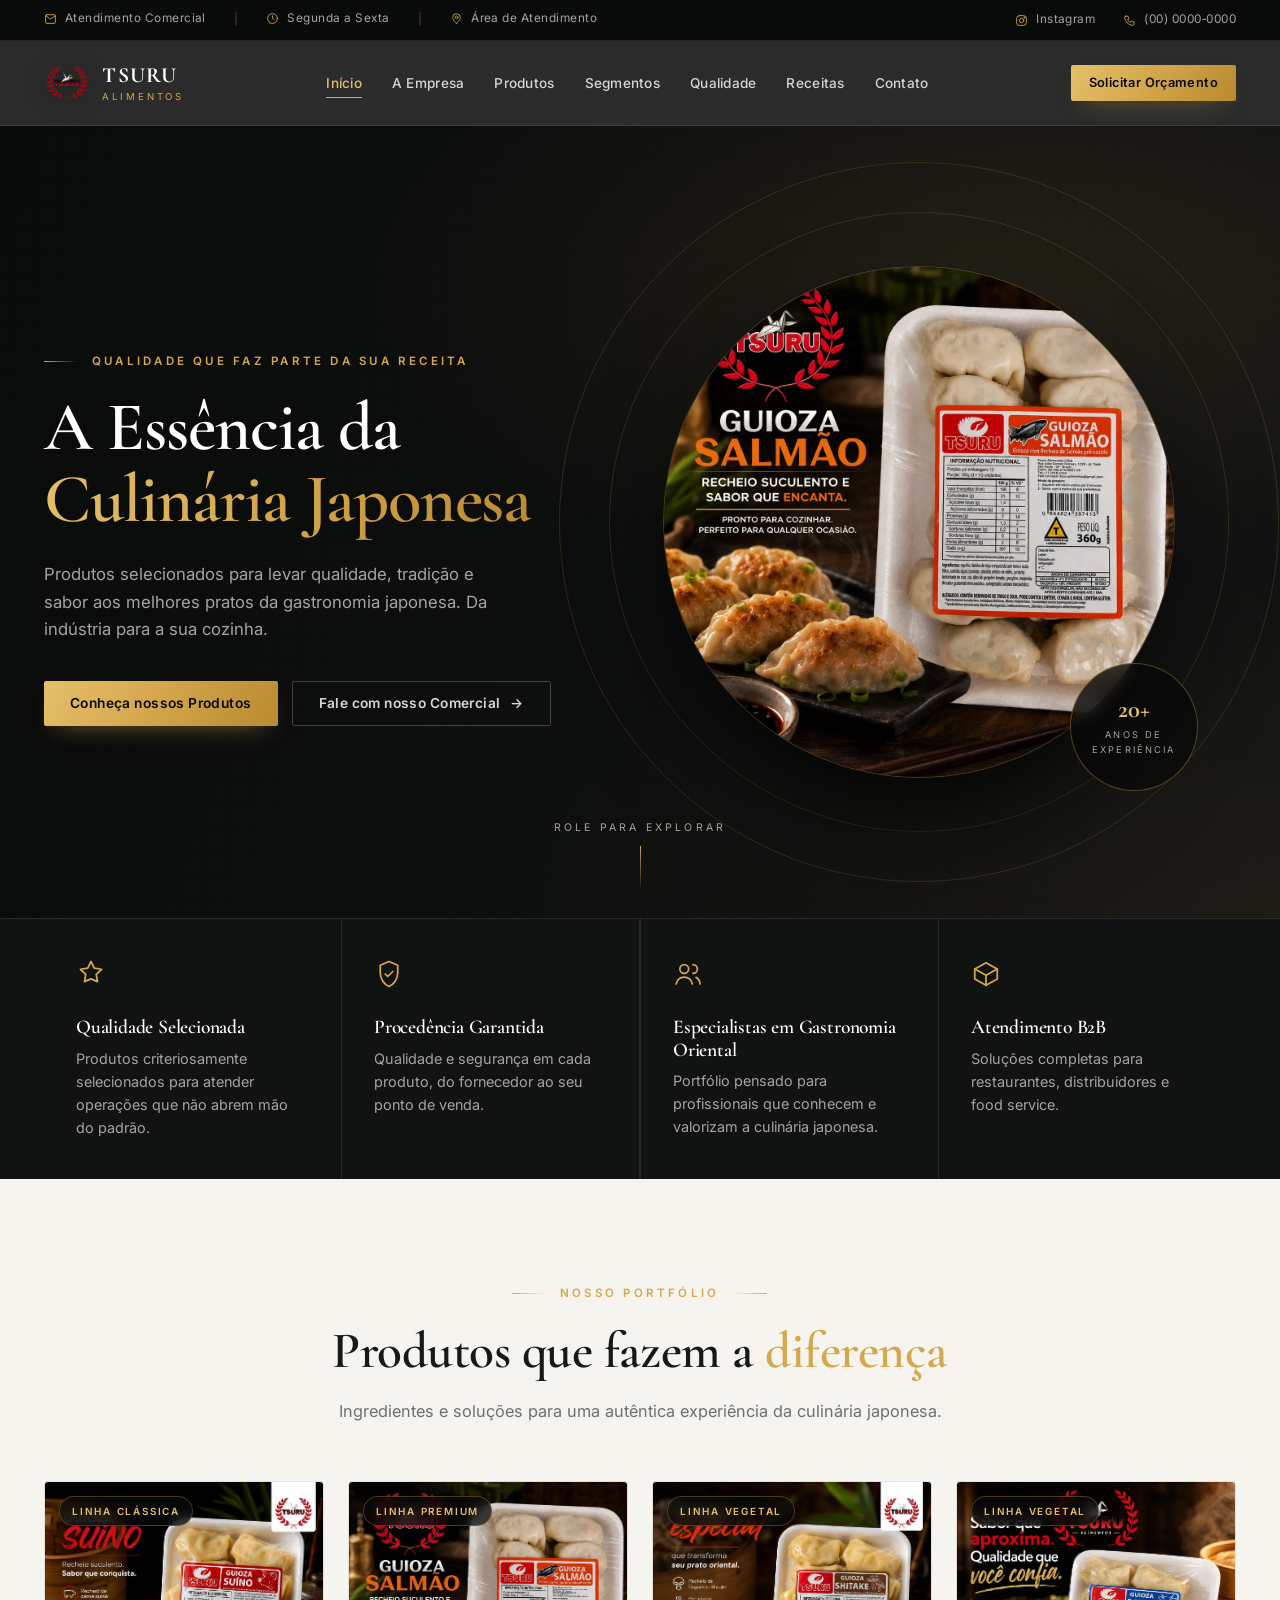
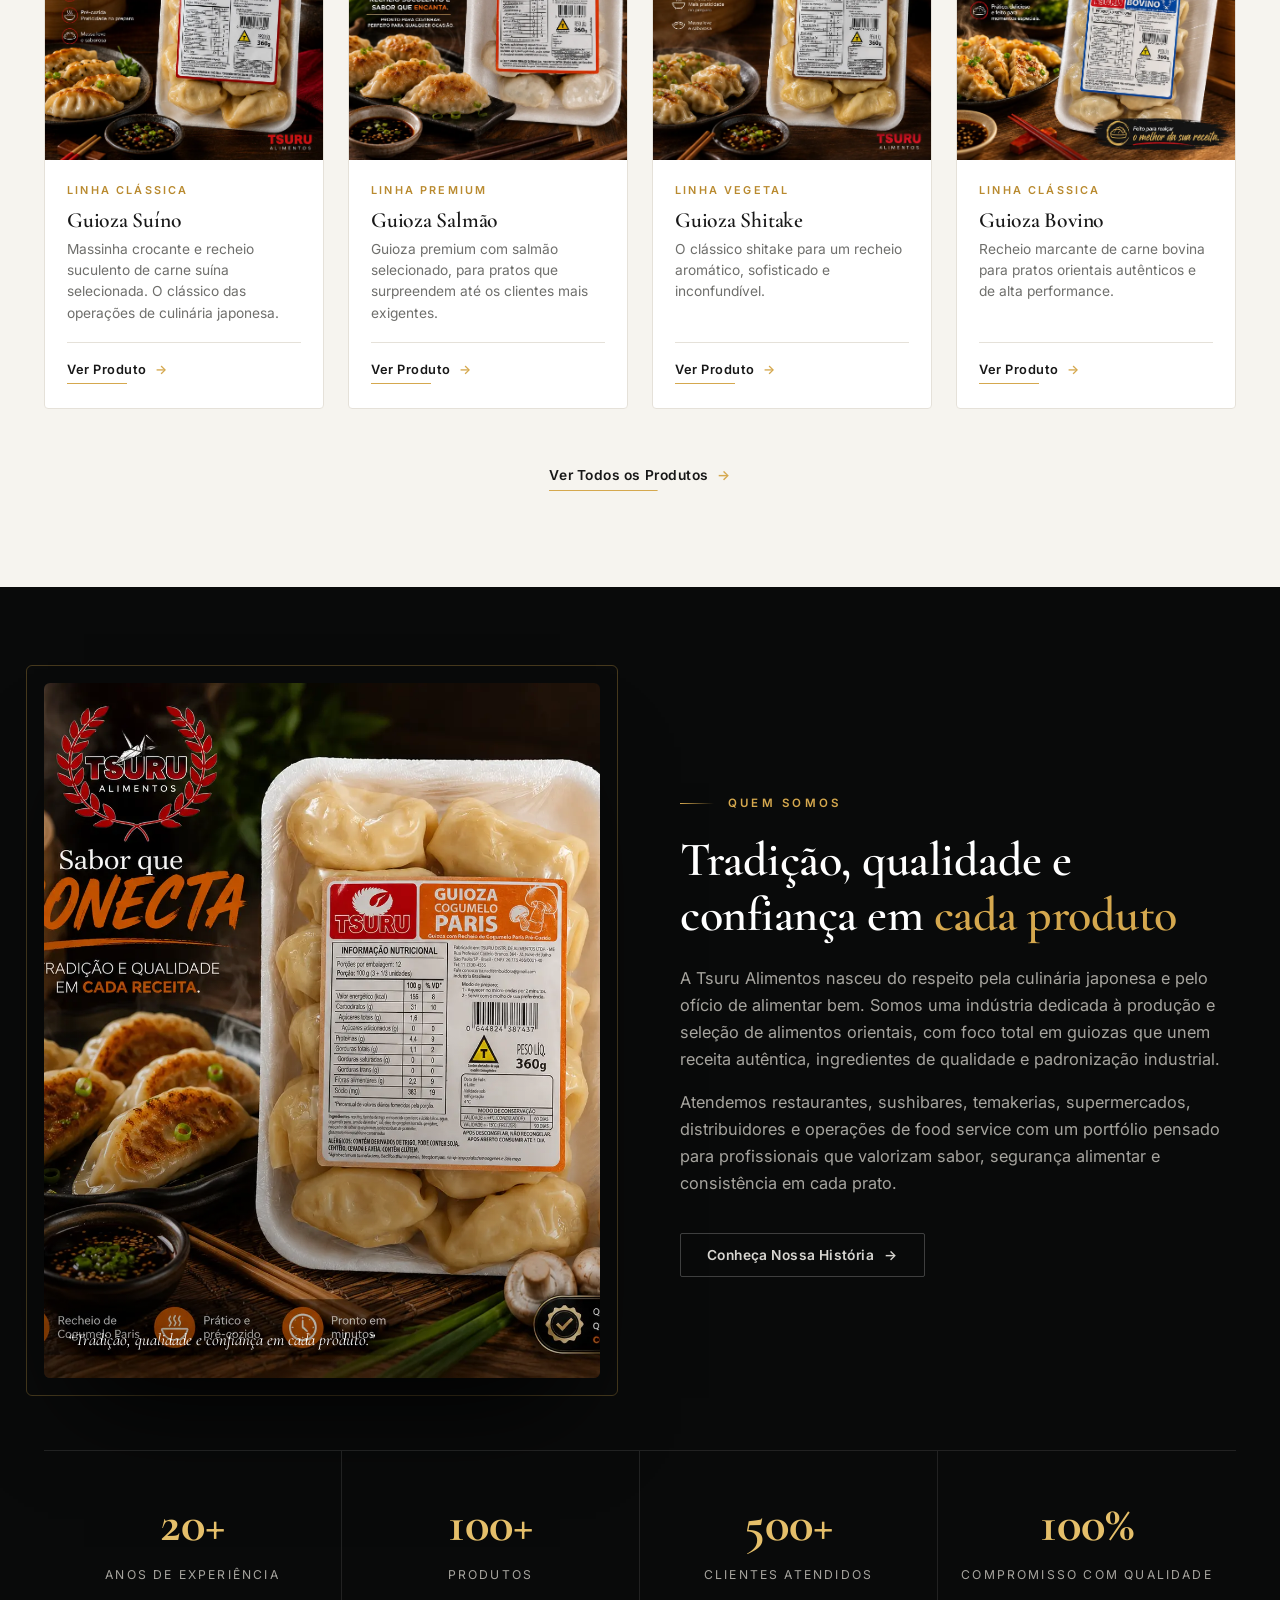
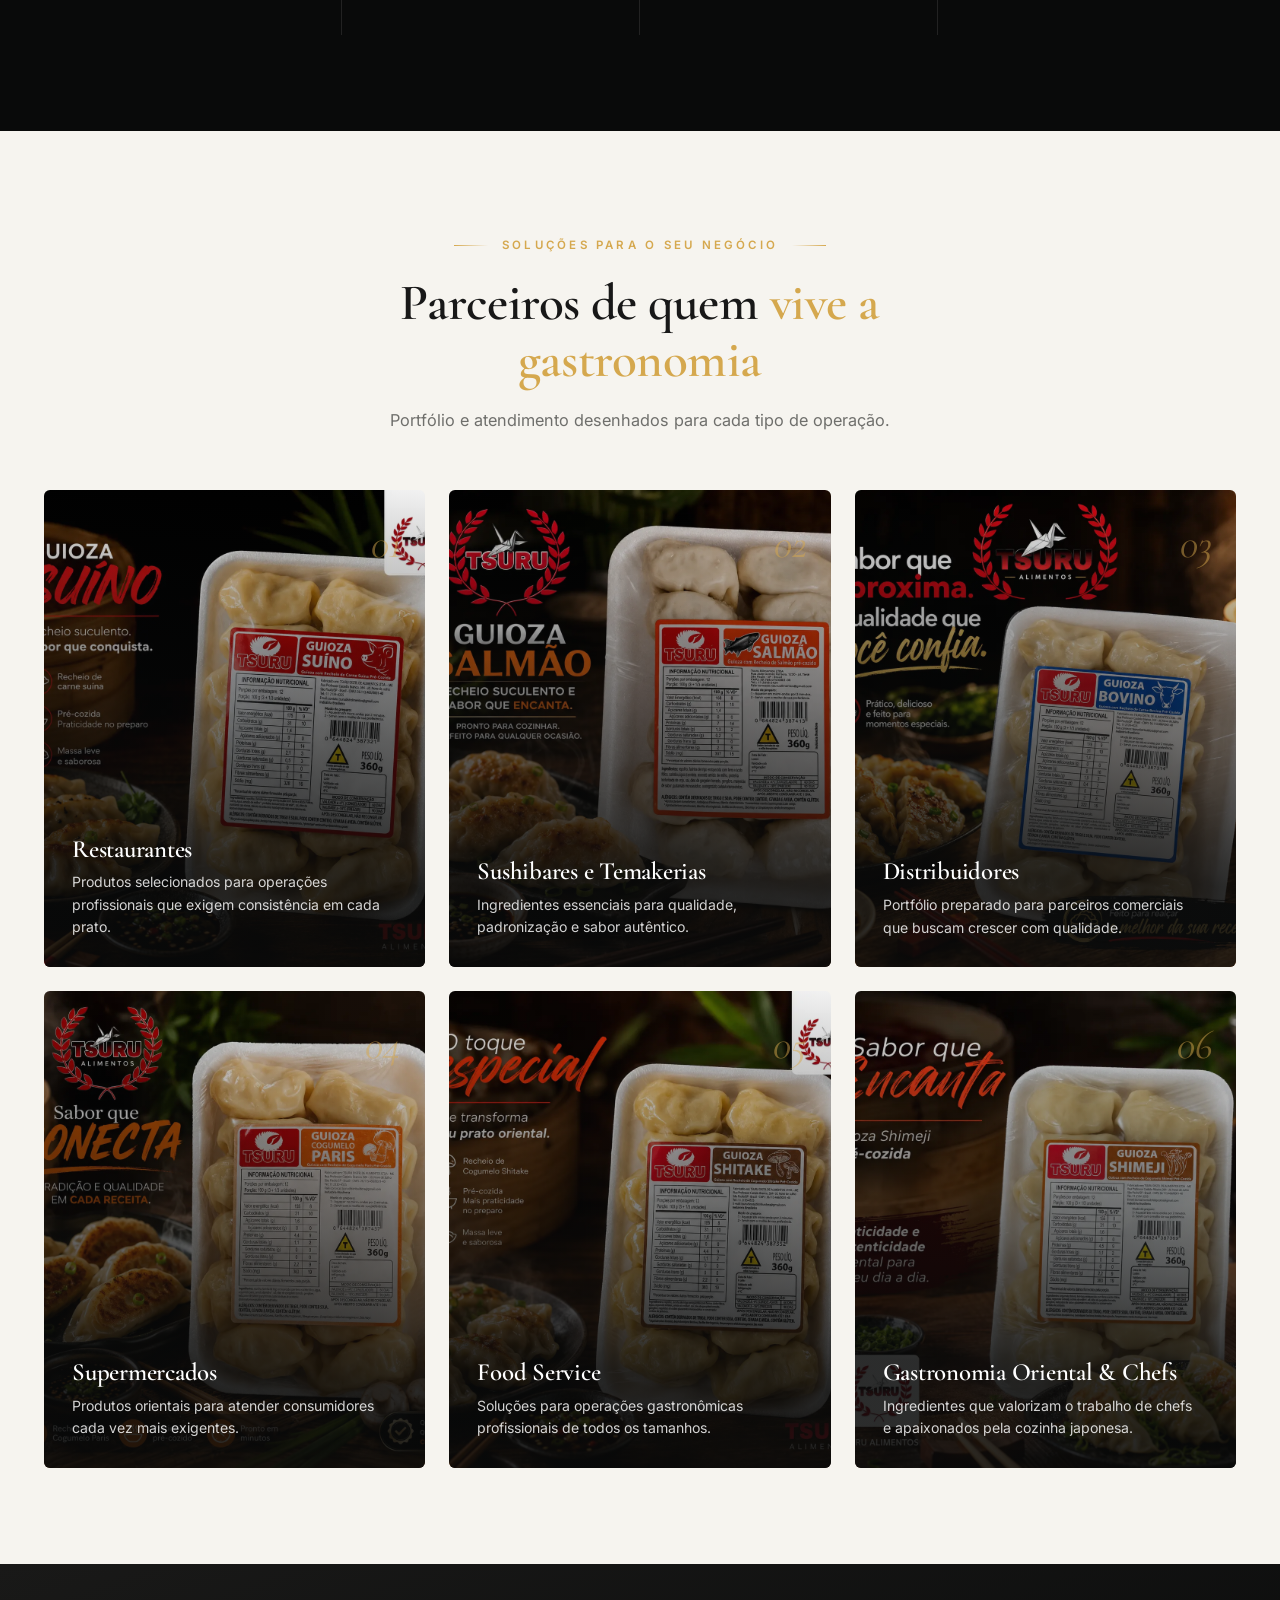
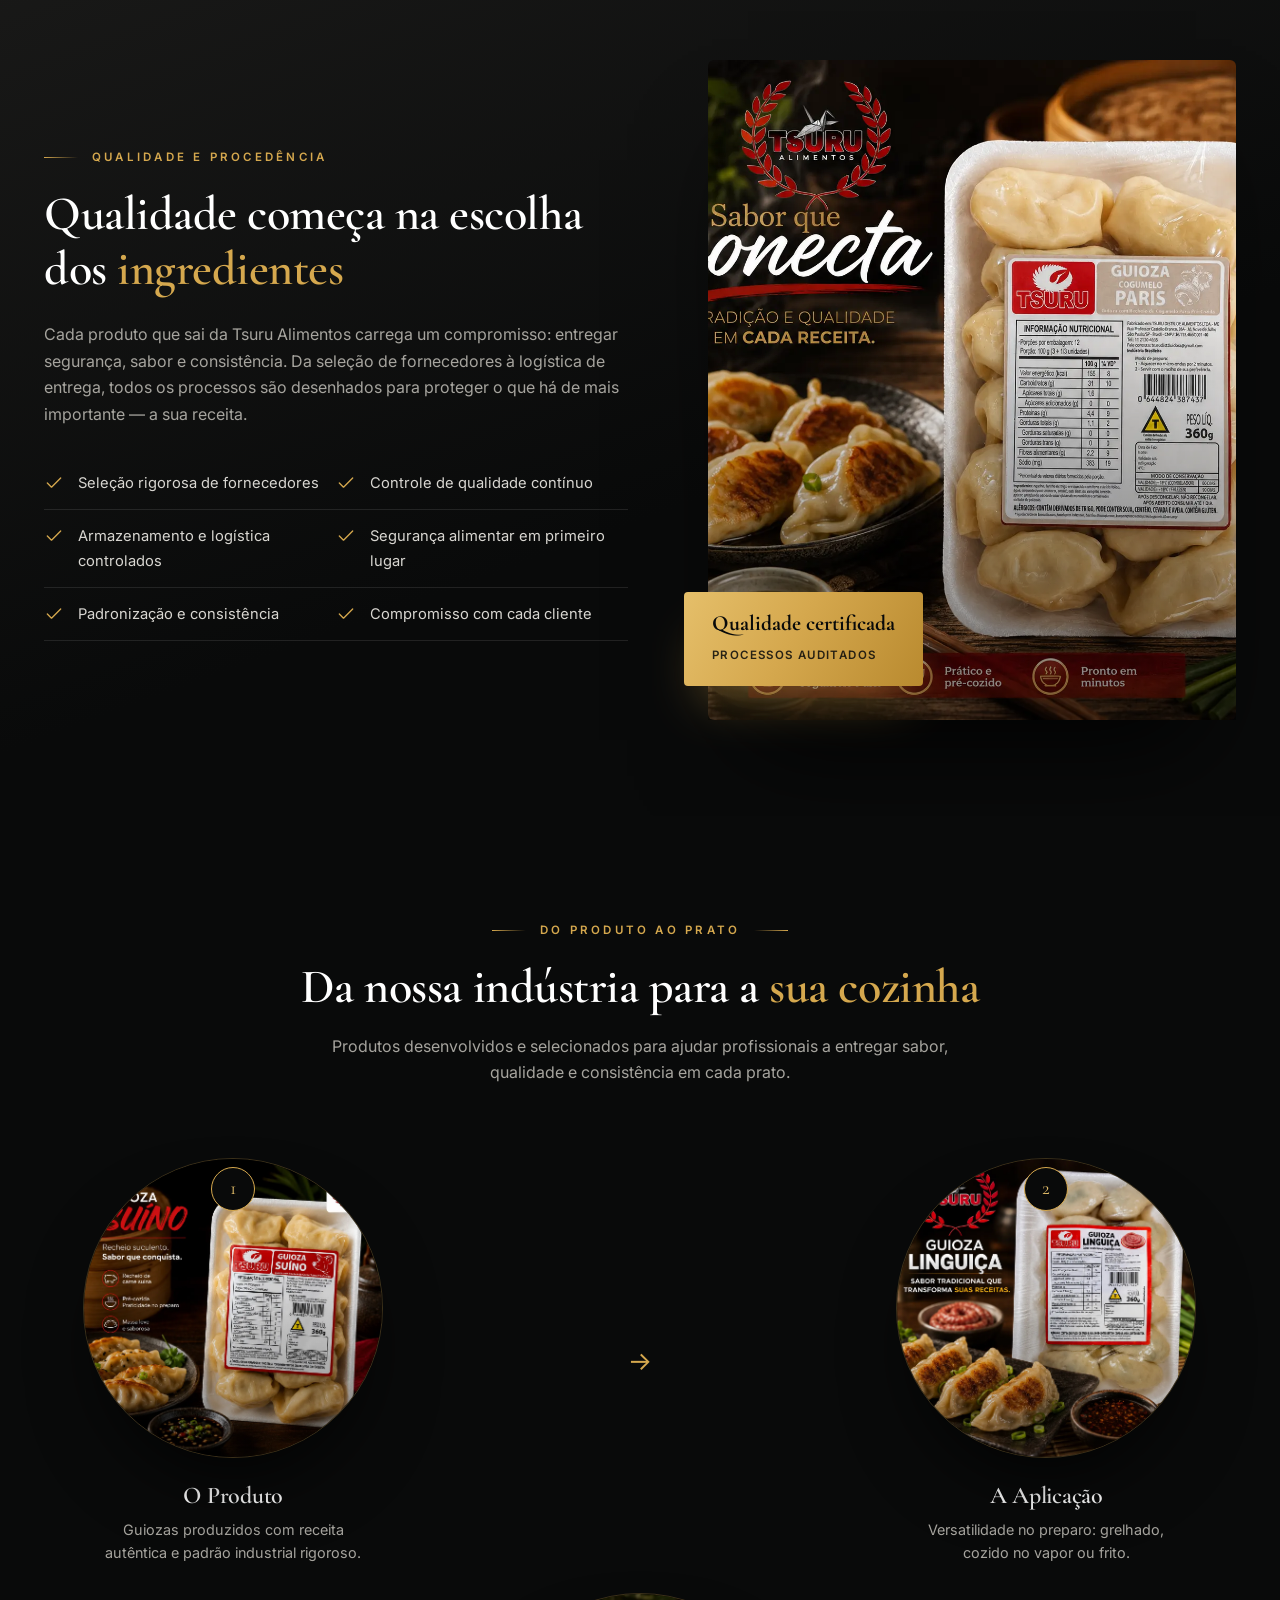
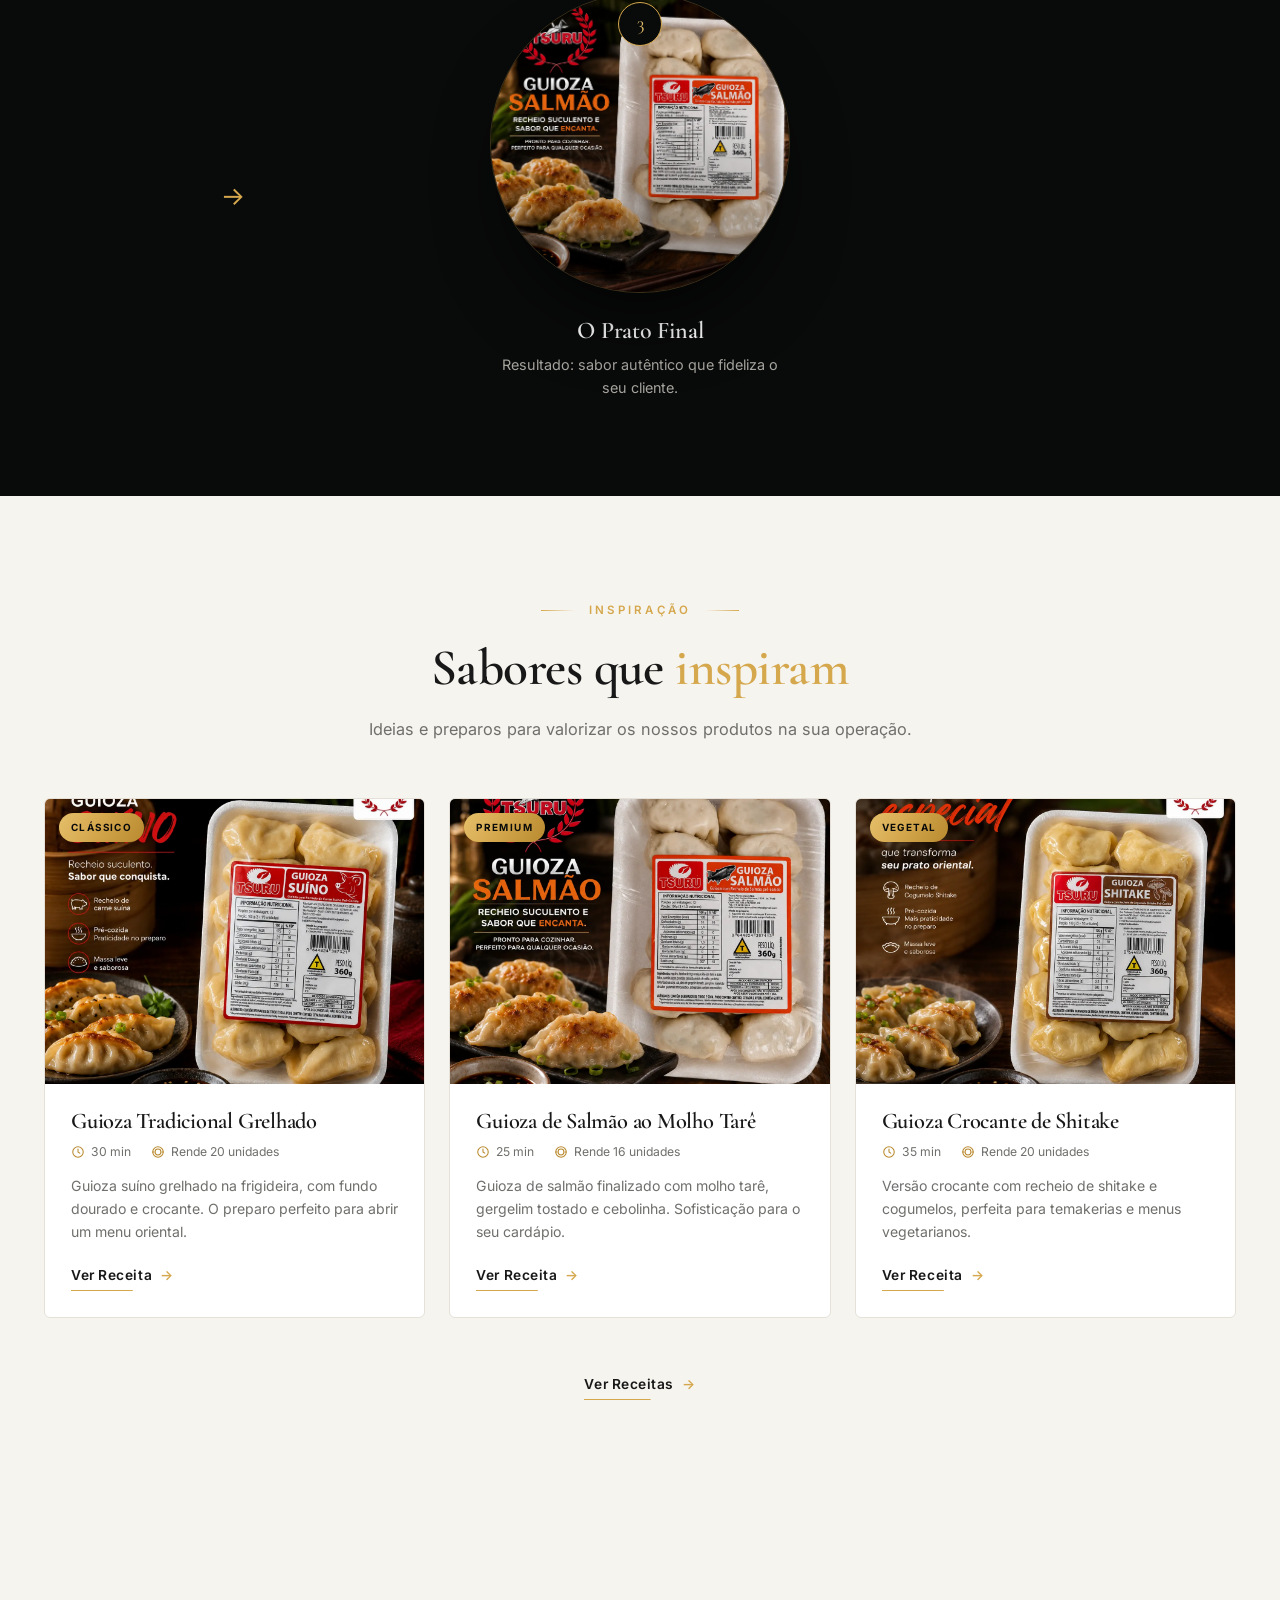
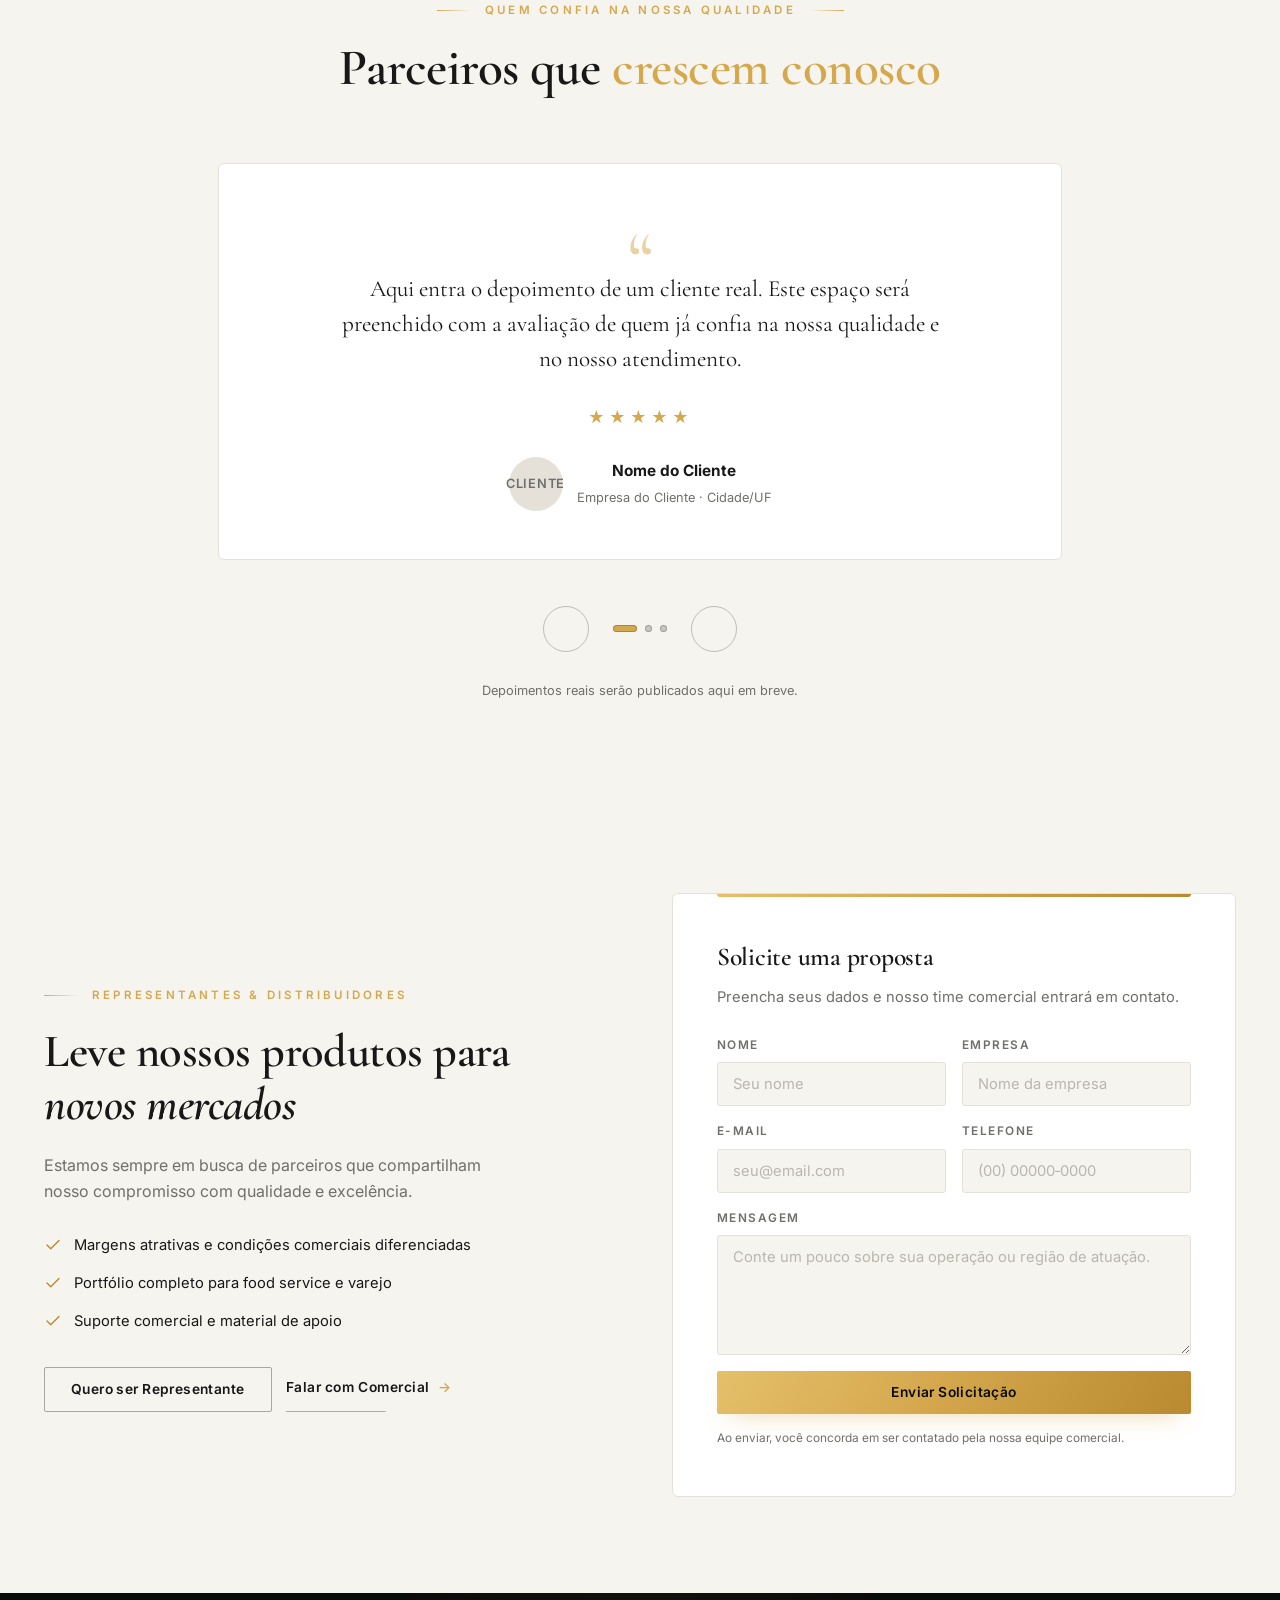
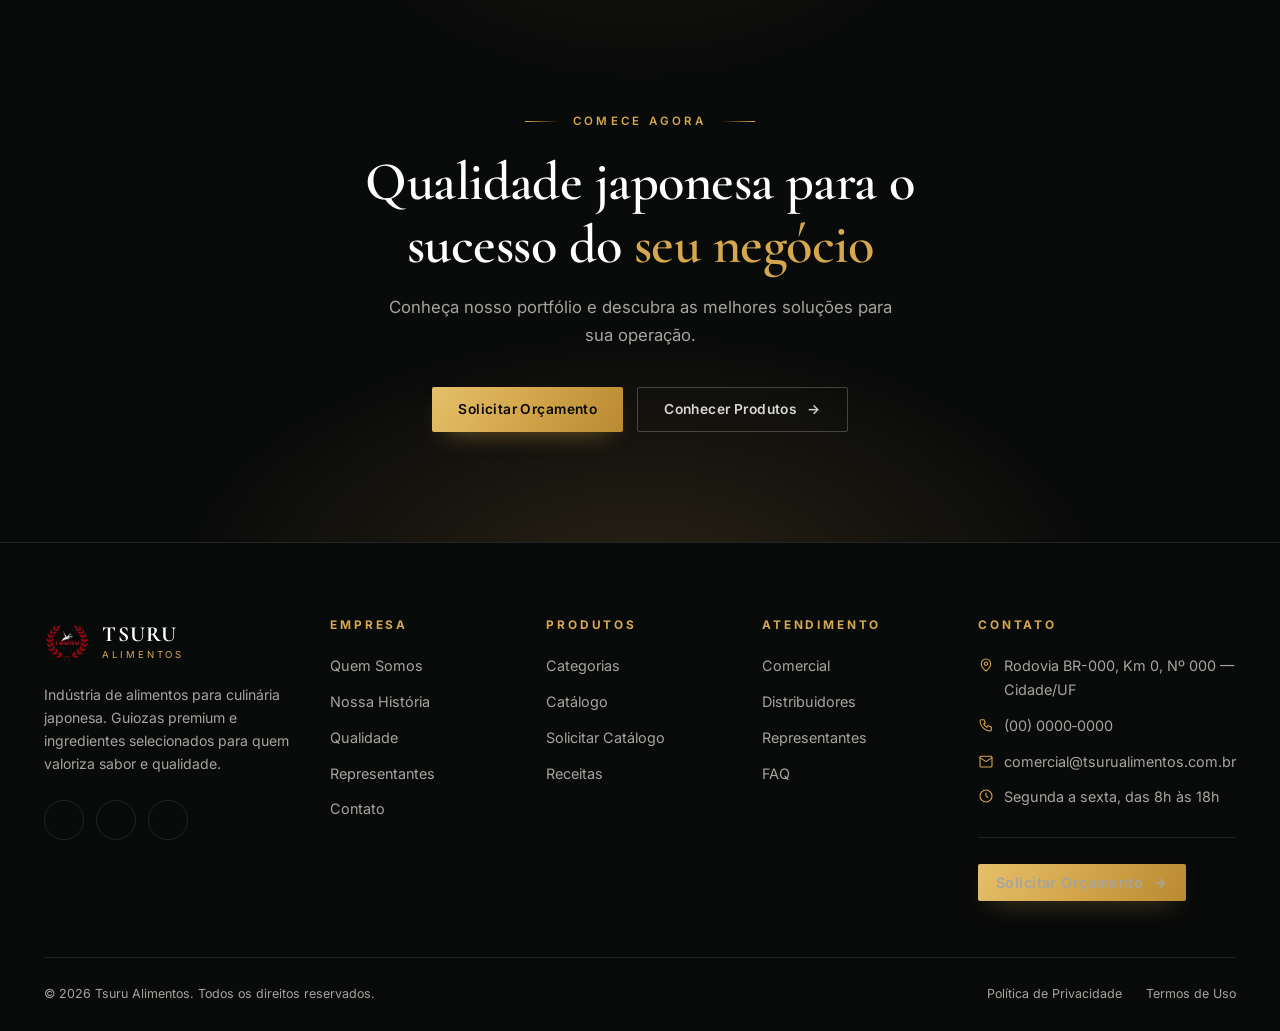
==== index.html @ 7efb201a "Cria site institucional premium Tsuru Alimentos Landing page, catálogo de produtos, página instituci" ====
<!DOCTYPE html>
<html lang="pt-BR">
<head>
  <meta charset="UTF-8">
  <meta name="viewport" content="width=device-width, initial-scale=1.0">
  <title>Tsuru Alimentos — Indústria de Alimentos para Culinária Japonesa</title>
  <meta name="description" content="Tsuru Alimentos: indústria de alimentos para culinária japonesa. Guiozas premium, ingredientes e soluções B2B para restaurantes, sushibares, temakerias, distribuidores e food service.">
  <meta name="robots" content="index, follow">
  <link rel="canonical" href="https://www.tsurualimentos.com.br/">
  <link rel="icon" type="image/png" href="img/Logomarca%20tsuru%20transparente.png">

  <meta property="og:type" content="website">
  <meta property="og:title" content="Tsuru Alimentos — Indústria de Alimentos para Culinária Japonesa">
  <meta property="og:description" content="Guiozas premium e ingredientes selecionados para a gastronomia japonesa. Qualidade que faz parte da sua receita.">
  <meta property="og:image" content="img/Tsuru%20Guioza%20Salm%C3%A3o.webp">
  <meta property="og:locale" content="pt_BR">

  <meta name="twitter:card" content="summary_large_image">
  <meta name="twitter:title" content="Tsuru Alimentos — Indústria de Alimentos para Culinária Japonesa">
  <meta name="twitter:description" content="Guiozas premium e ingredientes selecionados para a gastronomia japonesa. Qualidade que faz parte da sua receita.">
  <meta name="twitter:image" content="img/Tsuru%20Guioza%20Salm%C3%A3o.webp">

  <link rel="preconnect" href="https://fonts.googleapis.com">
  <link rel="preconnect" href="https://fonts.gstatic.com" crossorigin>
  <link href="https://fonts.googleapis.com/css2?family=Cormorant+Garamond:ital,wght@0,400;0,500;0,600;0,700;1,500&family=Inter:wght@400;500;600;700&display=swap" rel="stylesheet">

  <link rel="stylesheet" href="css/style.css">

  <script type="application/ld+json">
  {
    "@context": "https://schema.org",
    "@type": "Organization",
    "name": "Tsuru Alimentos",
    "description": "Indústria de alimentos para culinária japonesa. Guiozas premium e ingredientes selecionados para food service e B2B.",
    "url": "https://www.tsurualimentos.com.br/",
    "logo": "https://www.tsurualimentos.com.br/img/Logomarca%20tsuru%20transparente.png",
    "email": "comercial@tsurualimentos.com.br",
    "telephone": "+55-00-0000-0000",
    "areaServed": "Brasil"
  }
  </script>
</head>
<body>

  <!-- Utility bar -->
  <div class="utility-bar">
    <div class="container utility-bar__inner">
      <ul>
        <li>
          <span class="ub-label">
            <svg viewBox="0 0 24 24" fill="none" stroke-width="1.6" stroke-linecap="round" stroke-linejoin="round" aria-hidden="true"><rect x="3" y="5" width="18" height="16" rx="2"></rect><path d="M3 7l9 6 9-6"></path></svg>
            Atendimento Comercial
          </span>
        </li>
        <li><span class="ub-sep">|</span></li>
        <li>
          <span class="ub-label">
            <svg viewBox="0 0 24 24" fill="none" stroke-width="1.6" stroke-linecap="round" stroke-linejoin="round" aria-hidden="true"><circle cx="12" cy="12" r="9"></circle><path d="M12 7v5l3 2"></path></svg>
            Segunda a Sexta
          </span>
        </li>
        <li><span class="ub-sep">|</span></li>
        <li>
          <span class="ub-label">
            <svg viewBox="0 0 24 24" fill="none" stroke-width="1.6" stroke-linecap="round" stroke-linejoin="round" aria-hidden="true"><path d="M12 21s-7-5.5-7-11a7 7 0 1 1 14 0c0 5.5-7 11-7 11z"></path><circle cx="12" cy="10" r="2.5"></circle></svg>
            Área de Atendimento
          </span>
        </li>
      </ul>
      <div class="utility-bar__right">
        <a href="https://instagram.com/" target="_blank" rel="noopener" aria-label="Instagram da Tsuru Alimentos">
          <svg viewBox="0 0 24 24" fill="none" stroke-width="1.6" stroke-linecap="round" stroke-linejoin="round"><rect x="3" y="3" width="18" height="18" rx="5"></rect><circle cx="12" cy="12" r="4"></circle><circle cx="17.2" cy="6.8" r="1"></circle></svg>
          Instagram
        </a>
        <a href="tel:+5500000000000" aria-label="Telefone comercial">
          <svg viewBox="0 0 24 24" fill="none" stroke-width="1.6" stroke-linecap="round" stroke-linejoin="round"><path d="M5 4h4l2 5-2.5 1.5a11 11 0 0 0 5 5L15 13l5 2v4a2 2 0 0 1-2 2A16 16 0 0 1 3 6a2 2 0 0 1 2-2z"></path></svg>
          (00)&nbsp;0000&#8209;0000
        </a>
      </div>
    </div>
  </div>

  <!-- Header -->
  <header class="site-header">
    <div class="container header-inner">
      <a class="brand" href="index.html" aria-label="Tsuru Alimentos — Página inicial">
        <img src="img/Logomarca%20tsuru%20transparente.png" alt="Logomarca Tsuru Alimentos">
        <span class="brand__text">
          <strong>TSURU</strong>
          <span>Alimentos</span>
        </span>
      </a>

      <nav class="main-nav" aria-label="Navegação principal">
        <ul>
          <li><a href="index.html" class="is-active">Início</a></li>
          <li><a href="empresa.html">A Empresa</a></li>
          <li><a href="produtos.html">Produtos</a></li>
          <li><a href="index.html#segmentos">Segmentos</a></li>
          <li><a href="qualidade.html">Qualidade</a></li>
          <li><a href="index.html#receitas">Receitas</a></li>
          <li><a href="contato.html">Contato</a></li>
        </ul>
      </nav>

      <div class="header-actions">
        <a href="contato.html" class="btn btn--gold btn--sm">Solicitar Orçamento</a>
        <button type="button" class="hamburger" aria-label="Abrir menu" aria-expanded="false" aria-controls="mobile-menu">
          <span></span><span></span><span></span>
        </button>
      </div>
    </div>
  </header>

  <!-- Mobile menu -->
  <nav class="mobile-menu" id="mobile-menu" aria-label="Menu móvel">
    <div class="mobile-menu__nav">
      <a href="index.html">Início <span class="arrow">→</span></a>
      <a href="empresa.html">A Empresa <span class="arrow">→</span></a>
      <a href="produtos.html">Produtos <span class="arrow">→</span></a>
      <a href="index.html#segmentos">Segmentos <span class="arrow">→</span></a>
      <a href="qualidade.html">Qualidade <span class="arrow">→</span></a>
      <a href="index.html#receitas">Receitas <span class="arrow">→</span></a>
      <a href="contato.html">Contato <span class="arrow">→</span></a>
    </div>
    <div class="mobile-menu__cta">
      <a href="contato.html" class="btn btn--gold" style="width:100%">Solicitar Orçamento</a>
    </div>
    <div class="mobile-menu__meta">
      <span>Segunda a sexta, das 8h às 18h</span>
      <a href="tel:+5500000000000">(00)&nbsp;0000&#8209;0000</a>
      <a href="mailto:comercial@tsurualimentos.com.br">comercial@tsurualimentos.com.br</a>
    </div>
  </nav>

  <main>

    <!-- Hero -->
    <section class="hero" aria-label="Apresentação">
      <div class="hero__bg" aria-hidden="true">
        <div class="grad"></div>
        <div class="grain"></div>
      </div>

      <div class="hero__grid">
        <div class="hero__content">
          <span class="eyebrow" data-reveal>Qualidade que faz parte da sua receita</span>
          <h1 data-reveal style="transition-delay:.08s">A Essência da<br><em>Culinária Japonesa</em></h1>
          <p data-reveal style="transition-delay:.16s">Produtos selecionados para levar qualidade, tradição e sabor aos melhores pratos da gastronomia japonesa. Da indústria para a sua cozinha.</p>
          <div class="hero__ctas" data-reveal style="transition-delay:.24s">
            <a href="produtos.html" class="btn btn--gold">Conheça nossos Produtos</a>
            <a href="contato.html" class="btn btn--ghost">Fale com nosso Comercial <span class="arrow">→</span></a>
          </div>
        </div>

        <div class="hero__media" data-reveal="zoom">
          <div class="halo" aria-hidden="true"></div>
          <div class="ring ring--1" aria-hidden="true"></div>
          <div class="ring ring--2" aria-hidden="true"></div>
          <div class="plate">
            <img src="img/Tsuru%20Guioza%20Salm%C3%A3o.webp" alt="Guioza de salmão Tsuru Alimentos — prato da culinária japonesa" fetchpriority="high">
          </div>
          <div class="badge">
            <strong>20+</strong>
            <span>Anos de experiência</span>
          </div>
        </div>
      </div>

      <div class="hero__scroll" aria-hidden="true">
        <span>Role para explorar</span>
        <div class="line"></div>
      </div>
    </section>

    <!-- Benefits -->
    <section class="benefits" aria-label="Diferenciais">
      <div class="container">
        <div class="benefits__grid">
          <div class="benefit" data-reveal>
            <svg viewBox="0 0 24 24" fill="none" stroke-width="1.4" stroke-linecap="round" stroke-linejoin="round" aria-hidden="true"><path d="M12 2l2.6 5.3 5.9.9-4.3 4.1 1 5.8L12 15.9 6.8 18.1l1-5.8L3.5 8.2l5.9-.9z"></path></svg>
            <h3>Qualidade Selecionada</h3>
            <p>Produtos criteriosamente selecionados para atender operações que não abrem mão do padrão.</p>
          </div>
          <div class="benefit" data-reveal style="transition-delay:.08s">
            <svg viewBox="0 0 24 24" fill="none" stroke-width="1.4" stroke-linecap="round" stroke-linejoin="round" aria-hidden="true"><path d="M12 2l7 3v6c0 5-3.2 9.3-7 11-3.8-1.7-7-6-7-11V5z"></path><path d="M9 12l2 2 4-4"></path></svg>
            <h3>Procedência Garantida</h3>
            <p>Qualidade e segurança em cada produto, do fornecedor ao seu ponto de venda.</p>
          </div>
          <div class="benefit" data-reveal style="transition-delay:.16s">
            <svg viewBox="0 0 24 24" fill="none" stroke-width="1.4" stroke-linecap="round" stroke-linejoin="round" aria-hidden="true"><circle cx="9" cy="8" r="3.5"></circle><path d="M2.5 20c.8-3.5 3.4-5.5 6.5-5.5s5.7 2 6.5 5.5"></path><path d="M16 4.5a3.5 3.5 0 0 1 0 7"></path><path d="M18.5 14.7c1.7.9 2.9 2.6 3.2 5.3"></path></svg>
            <h3>Especialistas em Gastronomia Oriental</h3>
            <p>Portfólio pensado para profissionais que conhecem e valorizam a culinária japonesa.</p>
          </div>
          <div class="benefit" data-reveal style="transition-delay:.24s">
            <svg viewBox="0 0 24 24" fill="none" stroke-width="1.4" stroke-linecap="round" stroke-linejoin="round" aria-hidden="true"><path d="M3 8l9-5 9 5-9 5z"></path><path d="M3 8v8l9 5 9-5V8"></path><path d="M12 13v8"></path></svg>
            <h3>Atendimento B2B</h3>
            <p>Soluções completas para restaurantes, distribuidores e food service.</p>
          </div>
        </div>
      </div>
    </section>

    <!-- Featured products -->
    <section class="section section--light" id="produtos" aria-label="Produtos em destaque">
      <div class="container">
        <div class="section-head section-head--center">
          <span class="eyebrow eyebrow--center" data-reveal>Nosso Portfólio</span>
          <h2 data-reveal>Produtos que fazem a <em>diferença</em></h2>
          <p data-reveal>Ingredientes e soluções para uma autêntica experiência da culinária japonesa.</p>
        </div>

        <div class="products__grid">
          <article class="product-card" data-reveal>
            <div class="product-card__media">
              <span class="product-card__tag">Linha Clássica</span>
              <img src="img/Tsuru%20Guioza%20Suino.webp" alt="Guioza Suíno — massinha crocante e recheio de carne suína" loading="lazy">
            </div>
            <div class="product-card__body">
              <span class="product-card__cat">Linha Clássica</span>
              <h3>Guioza Suíno</h3>
              <p>Massinha crocante e recheio suculento de carne suína selecionada. O clássico das operações de culinária japonesa.</p>
              <div class="product-card__foot">
                <a class="link-arrow" href="contato.html?produto=Guioza%20Su%C3%ADno">Ver Produto <span class="arrow">→</span></a>
              </div>
            </div>
          </article>

          <article class="product-card" data-reveal style="transition-delay:.08s">
            <div class="product-card__media">
              <span class="product-card__tag">Linha Premium</span>
              <img src="img/Tsuru%20Guioza%20Salm%C3%A3o.webp" alt="Guioza Salmão — guioza premium com salmão selecionado" loading="lazy">
            </div>
            <div class="product-card__body">
              <span class="product-card__cat">Linha Premium</span>
              <h3>Guioza Salmão</h3>
              <p>Guioza premium com salmão selecionado, para pratos que surpreendem até os clientes mais exigentes.</p>
              <div class="product-card__foot">
                <a class="link-arrow" href="contato.html?produto=Guioza%20Salm%C3%A3o">Ver Produto <span class="arrow">→</span></a>
              </div>
            </div>
          </article>

          <article class="product-card" data-reveal style="transition-delay:.16s">
            <div class="product-card__media">
              <span class="product-card__tag">Linha Vegetal</span>
              <img src="img/Tsuru%20Guioza%20Shitake.webp" alt="Guioza Shitake — clássico shitake em recheio aromático" loading="lazy">
            </div>
            <div class="product-card__body">
              <span class="product-card__cat">Linha Vegetal</span>
              <h3>Guioza Shitake</h3>
              <p>O clássico shitake para um recheio aromático, sofisticado e inconfundível.</p>
              <div class="product-card__foot">
                <a class="link-arrow" href="contato.html?produto=Guioza%20Shitake">Ver Produto <span class="arrow">→</span></a>
              </div>
            </div>
          </article>

          <article class="product-card" data-reveal style="transition-delay:.24s">
            <div class="product-card__media">
              <span class="product-card__tag">Linha Vegetal</span>
              <img src="img/Tsuru%20Guioza%20Bovino.webp" alt="Guioza Bovino — recheio marcante de carne bovina" loading="lazy">
            </div>
            <div class="product-card__body">
              <span class="product-card__cat">Linha Clássica</span>
              <h3>Guioza Bovino</h3>
              <p>Recheio marcante de carne bovina para pratos orientais autênticos e de alta performance.</p>
              <div class="product-card__foot">
                <a class="link-arrow" href="contato.html?produto=Guioza%20Bovino">Ver Produto <span class="arrow">→</span></a>
              </div>
            </div>
          </article>
        </div>

        <div class="products__more" data-reveal>
          <a href="produtos.html" class="link-arrow">Ver Todos os Produtos <span class="arrow">→</span></a>
        </div>
      </div>
    </section>

    <!-- About + metrics -->
    <section class="section about" id="empresa" aria-label="A empresa">
      <div class="container">
        <div class="about__grid">
          <div class="about__media" data-reveal="left">
            <div class="frame-border" aria-hidden="true"></div>
            <div class="frame">
              <img src="img/Tsuru%20Guioza%20Frango.webp" alt="Linha de produção de guiozas Tsuru Alimentos" loading="lazy">
            </div>
            <p class="cap">“Tradição, qualidade e confiança em cada produto.”</p>
          </div>

          <div class="about__content" data-reveal="right">
            <span class="eyebrow">Quem Somos</span>
            <h2>Tradição, qualidade e confiança em <em>cada produto</em></h2>
            <p>A Tsuru Alimentos nasceu do respeito pela culinária japonesa e pelo ofício de alimentar bem. Somos uma indústria dedicada à produção e seleção de alimentos orientais, com foco total em guiozas que unem receita autêntica, ingredientes de qualidade e padronização industrial.</p>
            <p>Atendemos restaurantes, sushibares, temakerias, supermercados, distribuidores e operações de food service com um portfólio pensado para profissionais que valorizam sabor, segurança alimentar e consistência em cada prato.</p>
            <a href="empresa.html" class="btn btn--ghost">Conheça Nossa História <span class="arrow">→</span></a>
          </div>
        </div>

        <div class="metrics" data-reveal>
          <div class="metric">
            <span class="metric__num"><span data-counter="20" data-suffix="+">0+</span></span>
            <span class="metric__label">Anos de Experiência</span>
          </div>
          <div class="metric">
            <span class="metric__num"><span data-counter="100" data-suffix="+">0+</span></span>
            <span class="metric__label">Produtos</span>
          </div>
          <div class="metric">
            <span class="metric__num"><span data-counter="500" data-suffix="+">0+</span></span>
            <span class="metric__label">Clientes Atendidos</span>
          </div>
          <div class="metric">
            <span class="metric__num"><span data-counter="100" data-suffix="%">0%</span></span>
            <span class="metric__label">Compromisso com Qualidade</span>
          </div>
        </div>
      </div>
    </section>

    <!-- Segments -->
    <section class="section section--light" id="segmentos" aria-label="Segmentos atendidos">
      <div class="container">
        <div class="section-head section-head--center">
          <span class="eyebrow eyebrow--center" data-reveal>Soluções para o seu negócio</span>
          <h2 data-reveal>Parceiros de quem <em>vive a gastronomia</em></h2>
          <p data-reveal>Portfólio e atendimento desenhados para cada tipo de operação.</p>
        </div>
        <div class="segments__grid" data-segments-grid></div>
      </div>
    </section>

    <!-- Quality -->
    <section class="section quality" id="qualidade" aria-label="Qualidade e procedência">
      <div class="container">
        <div class="quality__grid">
          <div class="quality__content" data-reveal="left">
            <span class="eyebrow">Qualidade e Procedência</span>
            <h2>Qualidade começa na escolha dos <em>ingredientes</em></h2>
            <p>Cada produto que sai da Tsuru Alimentos carrega um compromisso: entregar segurança, sabor e consistência. Da seleção de fornecedores à logística de entrega, todos os processos são desenhados para proteger o que há de mais importante — a sua receita.</p>
            <ul class="quality__list">
              <li class="quality__item">
                <svg viewBox="0 0 24 24" fill="none" stroke-width="1.6" stroke-linecap="round" stroke-linejoin="round" aria-hidden="true"><path d="M20 6L9 17l-5-5"></path></svg>
                Seleção rigorosa de fornecedores
              </li>
              <li class="quality__item">
                <svg viewBox="0 0 24 24" fill="none" stroke-width="1.6" stroke-linecap="round" stroke-linejoin="round" aria-hidden="true"><path d="M20 6L9 17l-5-5"></path></svg>
                Controle de qualidade contínuo
              </li>
              <li class="quality__item">
                <svg viewBox="0 0 24 24" fill="none" stroke-width="1.6" stroke-linecap="round" stroke-linejoin="round" aria-hidden="true"><path d="M20 6L9 17l-5-5"></path></svg>
                Armazenamento e logística controlados
              </li>
              <li class="quality__item">
                <svg viewBox="0 0 24 24" fill="none" stroke-width="1.6" stroke-linecap="round" stroke-linejoin="round" aria-hidden="true"><path d="M20 6L9 17l-5-5"></path></svg>
                Segurança alimentar em primeiro lugar
              </li>
              <li class="quality__item">
                <svg viewBox="0 0 24 24" fill="none" stroke-width="1.6" stroke-linecap="round" stroke-linejoin="round" aria-hidden="true"><path d="M20 6L9 17l-5-5"></path></svg>
                Padronização e consistência
              </li>
              <li class="quality__item">
                <svg viewBox="0 0 24 24" fill="none" stroke-width="1.6" stroke-linecap="round" stroke-linejoin="round" aria-hidden="true"><path d="M20 6L9 17l-5-5"></path></svg>
                Compromisso com cada cliente
              </li>
            </ul>
          </div>

          <div class="quality__media" data-reveal="right">
            <div class="frame">
              <img src="img/Tsuru%20Guioza%20Cogumelo%20Paris.webp" alt="Guioza de cogumelo paris — ingredientes selecionados" loading="lazy">
            </div>
            <div class="badge-strip">
              <strong>Qualidade certificada</strong>
              <span>Processos auditados</span>
            </div>
          </div>
        </div>
      </div>
    </section>

    <!-- Application -->
    <section class="section application" aria-label="Do produto ao prato">
      <div class="container">
        <div class="application__head">
          <span class="eyebrow eyebrow--center" data-reveal>Do produto ao prato</span>
          <h2 data-reveal>Da nossa indústria para a <em>sua cozinha</em></h2>
          <p data-reveal>Produtos desenvolvidos e selecionados para ajudar profissionais a entregar sabor, qualidade e consistência em cada prato.</p>
        </div>

        <div class="app-steps">
          <div class="app-step" data-reveal>
            <div class="app-step__media">
              <span class="app-step__num">1</span>
              <img src="img/Tsuru%20Guioza%20Suino.webp" alt="Embalagem de guioza Tsuru — produto industrial" loading="lazy">
            </div>
            <h3>O Produto</h3>
            <p>Guiozas produzidos com receita autêntica e padrão industrial rigoroso.</p>
          </div>

          <div class="app-arrow" aria-hidden="true">→</div>

          <div class="app-step" data-reveal style="transition-delay:.1s">
            <div class="app-step__media">
              <span class="app-step__num">2</span>
              <img src="img/Tsuru%20Guioza%20Lingui%C3%A7a.webp" alt="Preparo do guioza na cozinha profissional" loading="lazy">
            </div>
            <h3>A Aplicação</h3>
            <p>Versatilidade no preparo: grelhado, cozido no vapor ou frito.</p>
          </div>

          <div class="app-arrow" aria-hidden="true">→</div>

          <div class="app-step" data-reveal style="transition-delay:.2s">
            <div class="app-step__media">
              <span class="app-step__num">3</span>
              <img src="img/Tsuru%20Guioza%20Salm%C3%A3o.webp" alt="Prato finalizado com guioza — culinária japonesa" loading="lazy">
            </div>
            <h3>O Prato Final</h3>
            <p>Resultado: sabor autêntico que fideliza o seu cliente.</p>
          </div>
        </div>
      </div>
    </section>

    <!-- Recipes -->
    <section class="section section--light" id="receitas" aria-label="Receitas e inspiração">
      <div class="container">
        <div class="section-head section-head--center">
          <span class="eyebrow eyebrow--center" data-reveal>Inspiração</span>
          <h2 data-reveal>Sabores que <em>inspiram</em></h2>
          <p data-reveal>Ideias e preparos para valorizar os nossos produtos na sua operação.</p>
        </div>
        <div class="recipes__grid" data-recipes-grid></div>
        <div class="products__more" data-reveal>
          <a href="produtos.html" class="link-arrow">Ver Receitas <span class="arrow">→</span></a>
        </div>
      </div>
    </section>

    <!-- Testimonials -->
    <section class="section testimonials" aria-label="Depoimentos">
      <div class="container">
        <div class="section-head section-head--center">
          <span class="eyebrow eyebrow--center" data-reveal>Quem confia na nossa qualidade</span>
          <h2 data-reveal>Parceiros que <em>crescem conosco</em></h2>
        </div>

        <div class="testimonials__slider" data-reveal>
          <div class="testimonials__track">
            <div class="testimonials__slides">
              <div class="testimonial">
                <div class="testimonial__card">
                  <span class="testimonial__quote-mark">“</span>
                  <p class="testimonial__text">Aqui entra o depoimento de um cliente real. Este espaço será preenchido com a avaliação de quem já confia na nossa qualidade e no nosso atendimento.</p>
                  <div class="testimonial__stars" role="img" aria-label="Avaliação 5 de 5 estrelas">★★★★★</div>
                  <div class="testimonial__author">
                    <span class="testimonial__avatar" aria-hidden="true">CLIENTE</span>
                    <div>
                      <strong>Nome do Cliente</strong>
                      <span>Empresa do Cliente · Cidade/UF</span>
                    </div>
                  </div>
                </div>
              </div>
              <div class="testimonial">
                <div class="testimonial__card">
                  <span class="testimonial__quote-mark">“</span>
                  <p class="testimonial__text">Aqui entra o depoimento de um cliente real. Este espaço será preenchido com a avaliação de quem já confia na nossa qualidade e no nosso atendimento.</p>
                  <div class="testimonial__stars" role="img" aria-label="Avaliação 5 de 5 estrelas">★★★★★</div>
                  <div class="testimonial__author">
                    <span class="testimonial__avatar" aria-hidden="true">CLIENTE</span>
                    <div>
                      <strong>Nome do Cliente</strong>
                      <span>Empresa do Cliente · Cidade/UF</span>
                    </div>
                  </div>
                </div>
              </div>
              <div class="testimonial">
                <div class="testimonial__card">
                  <span class="testimonial__quote-mark">“</span>
                  <p class="testimonial__text">Aqui entra o depoimento de um cliente real. Este espaço será preenchido com a avaliação de quem já confia na nossa qualidade e no nosso atendimento.</p>
                  <div class="testimonial__stars" role="img" aria-label="Avaliação 5 de 5 estrelas">★★★★★</div>
                  <div class="testimonial__author">
                    <span class="testimonial__avatar" aria-hidden="true">CLIENTE</span>
                    <div>
                      <strong>Nome do Cliente</strong>
                      <span>Empresa do Cliente · Cidade/UF</span>
                    </div>
                  </div>
                </div>
              </div>
            </div>
          </div>
          <div class="testimonials__controls">
            <button type="button" data-testi-prev aria-label="Depoimento anterior">
              <svg viewBox="0 0 24 24" fill="none" stroke-width="2" stroke-linecap="round" stroke-linejoin="round"><path d="M15 18l-6-6 6-6"></path></svg>
            </button>
            <div class="testimonials__dots"></div>
            <button type="button" data-testi-next aria-label="Próximo depoimento">
              <svg viewBox="0 0 24 24" fill="none" stroke-width="2" stroke-linecap="round" stroke-linejoin="round"><path d="M9 6l6 6-6 6"></path></svg>
            </button>
          </div>
        </div>
        <p class="testimonials__note" data-reveal>Depoimentos reais serão publicados aqui em breve.</p>
      </div>
    </section>

    <!-- Representatives -->
    <section class="section representatives" id="representantes" aria-label="Seja um representante">
      <div class="container">
        <div class="representatives__grid">
          <div class="representatives__content" data-reveal="left">
            <span class="eyebrow">Representantes &amp; Distribuidores</span>
            <h2>Leve nossos produtos para <em>novos mercados</em></h2>
            <p>Estamos sempre em busca de parceiros que compartilham nosso compromisso com qualidade e excelência.</p>
            <ul class="representatives__points">
              <li>
                <svg viewBox="0 0 24 24" fill="none" stroke-width="1.8" stroke-linecap="round" stroke-linejoin="round" aria-hidden="true"><path d="M20 6L9 17l-5-5"></path></svg>
                Margens atrativas e condições comerciais diferenciadas
              </li>
              <li>
                <svg viewBox="0 0 24 24" fill="none" stroke-width="1.8" stroke-linecap="round" stroke-linejoin="round" aria-hidden="true"><path d="M20 6L9 17l-5-5"></path></svg>
                Portfólio completo para food service e varejo
              </li>
              <li>
                <svg viewBox="0 0 24 24" fill="none" stroke-width="1.8" stroke-linecap="round" stroke-linejoin="round" aria-hidden="true"><path d="M20 6L9 17l-5-5"></path></svg>
                Suporte comercial e material de apoio
              </li>
            </ul>
            <div class="hero__ctas">
              <a href="contato.html#representante" class="btn btn--outline-dark">Quero ser Representante</a>
              <a href="contato.html" class="link-arrow">Falar com Comercial <span class="arrow">→</span></a>
            </div>
          </div>

          <div class="representatives__card" data-reveal="right">
            <h3>Solicite uma proposta</h3>
            <p>Preencha seus dados e nosso time comercial entrará em contato.</p>
            <form class="rep-form" data-form novalidate>
              <div class="row">
                <div class="field">
                  <label for="rep-nome">Nome</label>
                  <input id="rep-nome" name="nome" type="text" placeholder="Seu nome" data-required>
                </div>
                <div class="field">
                  <label for="rep-empresa">Empresa</label>
                  <input id="rep-empresa" name="empresa" type="text" placeholder="Nome da empresa">
                </div>
              </div>
              <div class="row">
                <div class="field">
                  <label for="rep-email">E-mail</label>
                  <input id="rep-email" name="email" type="email" placeholder="seu@email.com" data-required>
                </div>
                <div class="field">
                  <label for="rep-telefone">Telefone</label>
                  <input id="rep-telefone" name="telefone" type="tel" placeholder="(00)&nbsp;00000&#8209;0000" data-required>
                </div>
              </div>
              <div class="field">
                <label for="rep-mensagem">Mensagem</label>
                <textarea id="rep-mensagem" name="mensagem" placeholder="Conte um pouco sobre sua operação ou região de atuação."></textarea>
              </div>
              <button type="submit" class="btn btn--gold">Enviar Solicitação</button>
              <p class="form-note">Ao enviar, você concorda em ser contatado pela nossa equipe comercial.</p>
            </form>
            <div class="form-success">
              <svg viewBox="0 0 24 24" fill="none" stroke-width="1.6" stroke-linecap="round" stroke-linejoin="round" aria-hidden="true"><circle cx="12" cy="12" r="9"></circle><path d="M8 12.5l2.5 2.5L16 9.5"></path></svg>
              <h3>Solicitação enviada!</h3>
              <p>Obrigado pelo interesse. Nosso time comercial entrará em contato em breve.</p>
            </div>
          </div>
        </div>
      </div>
    </section>

    <!-- Final CTA -->
    <section class="cta-banner" aria-label="Solicite um orçamento">
      <div class="container cta-banner__inner">
        <span class="eyebrow eyebrow--center" data-reveal>Comece agora</span>
        <h2 data-reveal>Qualidade japonesa para o sucesso do <em>seu negócio</em></h2>
        <p data-reveal>Conheça nosso portfólio e descubra as melhores soluções para sua operação.</p>
        <div class="cta-banner__actions" data-reveal>
          <a href="contato.html" class="btn btn--gold">Solicitar Orçamento</a>
          <a href="produtos.html" class="btn btn--ghost">Conhecer Produtos <span class="arrow">→</span></a>
        </div>
      </div>
    </section>

  </main>

  <!-- Footer -->
  <footer class="site-footer">
    <div class="container">
      <div class="footer__top">
        <div class="footer__brand">
          <a class="brand" href="index.html" aria-label="Tsuru Alimentos — Página inicial">
            <img src="img/Logomarca%20tsuru%20transparente.png" alt="Logomarca Tsuru Alimentos">
            <span class="brand__text">
              <strong>TSURU</strong>
              <span>Alimentos</span>
            </span>
          </a>
          <p>Indústria de alimentos para culinária japonesa. Guiozas premium e ingredientes selecionados para quem valoriza sabor e qualidade.</p>
          <div class="footer__socials">
            <a href="https://instagram.com/" target="_blank" rel="noopener" aria-label="Instagram">
              <svg viewBox="0 0 24 24" fill="none" stroke-width="1.6" stroke-linecap="round" stroke-linejoin="round"><rect x="3" y="3" width="18" height="18" rx="5"></rect><circle cx="12" cy="12" r="4"></circle><circle cx="17.2" cy="6.8" r="1"></circle></svg>
            </a>
            <a href="https://facebook.com/" target="_blank" rel="noopener" aria-label="Facebook">
              <svg viewBox="0 0 24 24" fill="none" stroke-width="1.6" stroke-linecap="round" stroke-linejoin="round"><path d="M18 2h-3a5 5 0 0 0-5 5v3H7v4h3v8h4v-8h3l1-4h-4V7a1 1 0 0 1 1-1h3z"></path></svg>
            </a>
            <a href="https://wa.me/5500000000000" target="_blank" rel="noopener" aria-label="WhatsApp">
              <svg viewBox="0 0 24 24" fill="none" stroke-width="1.6" stroke-linecap="round" stroke-linejoin="round"><path d="M21 11.5a8.5 8.5 0 0 1-12.4 7.6L3 21l1.9-5.6A8.5 8.5 0 1 1 21 11.5z"></path><path d="M9 9.5c.5 2 1.5 3 2.5 3.5 1 .5 1.5-.5 2-1 .4-.4 1-.3 1.3.2.4.7 1 1.3 1.5 1.4.5.1 1 .2 1.2-.3"></path></svg>
            </a>
          </div>
        </div>

        <div class="footer__col">
          <h4>Empresa</h4>
          <ul>
            <li><a href="empresa.html">Quem Somos</a></li>
            <li><a href="empresa.html#historia">Nossa História</a></li>
            <li><a href="qualidade.html">Qualidade</a></li>
            <li><a href="index.html#representantes">Representantes</a></li>
            <li><a href="contato.html">Contato</a></li>
          </ul>
        </div>

        <div class="footer__col">
          <h4>Produtos</h4>
          <ul>
            <li><a href="produtos.html">Categorias</a></li>
            <li><a href="produtos.html#catalogo">Catálogo</a></li>
            <li><a href="contato.html">Solicitar Catálogo</a></li>
            <li><a href="index.html#receitas">Receitas</a></li>
          </ul>
        </div>

        <div class="footer__col">
          <h4>Atendimento</h4>
          <ul>
            <li><a href="contato.html">Comercial</a></li>
            <li><a href="contato.html">Distribuidores</a></li>
            <li><a href="index.html#representantes">Representantes</a></li>
            <li><a href="contato.html">FAQ</a></li>
          </ul>
        </div>

        <div class="footer__col footer__col--contact">
          <h4>Contato</h4>
          <ul>
            <li>
              <svg viewBox="0 0 24 24" fill="none" stroke-width="1.6" stroke-linecap="round" stroke-linejoin="round" aria-hidden="true"><path d="M12 21s-7-5.5-7-11a7 7 0 1 1 14 0c0 5.5-7 11-7 11z"></path><circle cx="12" cy="10" r="2.5"></circle></svg>
              Rodovia BR-000, Km 0, Nº 000 — Cidade/UF
            </li>
            <li>
              <svg viewBox="0 0 24 24" fill="none" stroke-width="1.6" stroke-linecap="round" stroke-linejoin="round" aria-hidden="true"><path d="M5 4h4l2 5-2.5 1.5a11 11 0 0 0 5 5L15 13l5 2v4a2 2 0 0 1-2 2A16 16 0 0 1 3 6a2 2 0 0 1 2-2z"></path></svg>
              <a href="tel:+5500000000000">(00)&nbsp;0000&#8209;0000</a>
            </li>
            <li>
              <svg viewBox="0 0 24 24" fill="none" stroke-width="1.6" stroke-linecap="round" stroke-linejoin="round" aria-hidden="true"><rect x="3" y="5" width="18" height="16" rx="2"></rect><path d="M3 7l9 6 9-6"></path></svg>
              <a href="mailto:comercial@tsurualimentos.com.br">comercial@tsurualimentos.com.br</a>
            </li>
            <li>
              <svg viewBox="0 0 24 24" fill="none" stroke-width="1.6" stroke-linecap="round" stroke-linejoin="round" aria-hidden="true"><circle cx="12" cy="12" r="9"></circle><path d="M12 7v5l3 2"></path></svg>
              Segunda a sexta, das 8h às 18h
            </li>
          </ul>
          <div class="footer__cta">
            <a href="contato.html" class="btn btn--gold btn--sm">Solicitar Orçamento <span class="arrow">→</span></a>
          </div>
        </div>
      </div>

      <div class="footer__bottom">
        <p>© <span data-year>2026</span> Tsuru Alimentos. Todos os direitos reservados.</p>
        <nav aria-label="Links legais">
          <a href="contato.html">Política de Privacidade</a>
          <a href="contato.html">Termos de Uso</a>
        </nav>
      </div>
    </div>
  </footer>

  <script src="js/data.js"></script>
  <script src="js/main.js"></script>
</body>
</html>
---- css/style.css ----
:root {
  --black: #090A0A;
  --charcoal: #111212;
  --dark-soft: #191918;

  --gold: #D5A84E;
  --gold-light: #E5BF6A;
  --gold-deep: #B98A2F;

  --cream: #F6F4EF;
  --white: #FFFFFF;

  --text-dark: #181818;
  --text-gray: #6F6F6C;
  --text-light: #D8D6D1;
  --text-light-2: #A6A49E;

  --border-light: #E5E1D9;
  --border-dark: rgba(255,255,255,.10);

  --font-display: "Cormorant Garamond", Georgia, serif;
  --font-body: "Inter", -apple-system, BlinkMacSystemFont, "Segoe UI", Arial, sans-serif;

  --container: 1240px;
  --ease: 200ms ease;
  --ease-slow: 500ms cubic-bezier(.22,.61,.36,1);

  --gold-grad: linear-gradient(120deg, #E5BF6A 0%, #D5A84E 45%, #B98A2F 100%);
}

*, *::before, *::after {
  margin: 0;
  padding: 0;
  box-sizing: border-box;
}

html {
  scroll-behavior: smooth;
  -webkit-text-size-adjust: 100%;
}

body {
  font-family: var(--font-body);
  font-size: 1rem;
  line-height: 1.65;
  color: var(--text-dark);
  background: var(--cream);
  -webkit-font-smoothing: antialiased;
  text-rendering: optimizeLegibility;
  overflow-x: hidden;
}

img {
  max-width: 100%;
  display: block;
}

a {
  color: inherit;
  text-decoration: none;
}

ul { list-style: none; }

button {
  font-family: inherit;
  cursor: pointer;
  border: none;
  background: none;
}

::selection {
  background: var(--gold);
  color: var(--black);
}

:focus-visible {
  outline: 2px solid var(--gold);
  outline-offset: 3px;
}

.container {
  width: 100%;
  max-width: var(--container);
  margin: 0 auto;
  padding: 0 24px;
}

.section {
  padding: 96px 0;
  position: relative;
}

.section--tight { padding: 72px 0; }
.section--dark {
  background: var(--black);
  color: var(--text-light);
}
.section--dark-soft {
  background: var(--charcoal);
  color: var(--text-light);
}
.section--light {
  background: var(--cream);
  color: var(--text-dark);
}
.section--white {
  background: var(--white);
  color: var(--text-dark);
}

.eyebrow {
  display: inline-flex;
  align-items: center;
  gap: 14px;
  font-size: .72rem;
  font-weight: 600;
  letter-spacing: .28em;
  text-transform: uppercase;
  color: var(--gold);
  margin-bottom: 20px;
}

.eyebrow::before {
  content: "";
  width: 34px;
  height: 1px;
  background: linear-gradient(90deg, var(--gold), transparent);
}

.eyebrow--center {
  justify-content: center;
}
.eyebrow--center::after {
  content: "";
  width: 34px;
  height: 1px;
  background: linear-gradient(270deg, var(--gold), transparent);
}

.section-head {
  max-width: 640px;
  margin-bottom: 56px;
}

.section-head--center {
  margin-left: auto;
  margin-right: auto;
  text-align: center;
}

.section-head h2 {
  font-family: var(--font-display);
  font-weight: 600;
  font-size: clamp(2rem, 4.2vw, 3.2rem);
  line-height: 1.12;
  letter-spacing: -0.01em;
  color: inherit;
}

.section-head p {
  margin-top: 18px;
  color: var(--text-gray);
  font-size: 1.02rem;
}

.section--dark .section-head p,
.section--dark-soft .section-head p {
  color: var(--text-light-2);
}

.section-head h2 em,
.hl {
  font-style: normal;
  color: var(--gold);
}

.gold-text {
  color: var(--gold);
}

h1, h2, h3, h4 {
  font-family: var(--font-display);
  font-weight: 600;
  line-height: 1.15;
  letter-spacing: -0.01em;
}

/* ------------------------------------------------------------------ */
/* Utility bar                                                        */
/* ------------------------------------------------------------------ */
.utility-bar {
  background: var(--black);
  color: var(--text-light-2);
  font-size: .74rem;
  letter-spacing: .04em;
  border-bottom: 1px solid var(--border-dark);
}

.utility-bar__inner {
  display: flex;
  align-items: center;
  justify-content: space-between;
  gap: 24px;
  min-height: 40px;
  padding-top: 8px;
  padding-bottom: 8px;
}

.utility-bar ul {
  display: flex;
  align-items: center;
  gap: 28px;
}

.utility-bar a {
  display: inline-flex;
  align-items: center;
  gap: 8px;
  color: var(--text-light-2);
  transition: color var(--ease);
}

.utility-bar a:hover { color: var(--gold-light); }

.utility-bar svg {
  width: 13px;
  height: 13px;
  stroke: var(--gold);
  flex: none;
}

.utility-bar .ub-label {
  display: inline-flex;
  align-items: center;
  gap: 8px;
}

.utility-bar .ub-sep {
  opacity: .4;
}

.utility-bar__right {
  display: flex;
  align-items: center;
  gap: 28px;
}

.utility-bar__right .socials {
  display: flex;
  gap: 16px;
}

/* ------------------------------------------------------------------ */
/* Header / nav                                                       */
/* ------------------------------------------------------------------ */
.site-header {
  position: sticky;
  top: 0;
  z-index: 900;
  background: rgba(9,10,10,.86);
  backdrop-filter: blur(14px);
  -webkit-backdrop-filter: blur(14px);
  border-bottom: 1px solid var(--border-dark);
  transition: background var(--ease), box-shadow var(--ease);
}

.site-header.is-scrolled {
  background: rgba(9,10,10,.96);
  box-shadow: 0 18px 40px -24px rgba(0,0,0,.8);
}

.header-inner {
  display: flex;
  align-items: center;
  justify-content: space-between;
  gap: 32px;
  height: 84px;
  transition: height var(--ease);
}

.site-header.is-scrolled .header-inner { height: 68px; }

.brand {
  display: flex;
  align-items: center;
  gap: 12px;
  flex: none;
}

.brand img {
  height: 46px;
  width: auto;
  filter: drop-shadow(0 2px 10px rgba(0,0,0,.5));
}

.brand__text {
  display: flex;
  flex-direction: column;
  line-height: 1;
}

.brand__text strong {
  font-family: var(--font-display);
  font-weight: 700;
  font-size: 1.35rem;
  letter-spacing: .06em;
  color: var(--white);
}

.brand__text span {
  font-size: .6rem;
  letter-spacing: .3em;
  text-transform: uppercase;
  color: var(--gold);
  margin-top: 5px;
}

.main-nav {
  display: flex;
  align-items: center;
}

.main-nav ul {
  display: flex;
  align-items: center;
  gap: 6px;
}

.main-nav a:not(.btn) {
  position: relative;
  display: inline-block;
  padding: 10px 12px;
  font-size: .85rem;
  font-weight: 500;
  letter-spacing: .02em;
  color: var(--text-light);
  transition: color var(--ease);
}

.main-nav a:not(.btn)::after {
  content: "";
  position: absolute;
  left: 12px;
  right: 12px;
  bottom: 6px;
  height: 1px;
  background: var(--gold);
  transform: scaleX(0);
  transform-origin: left;
  transition: transform 220ms ease;
}

.main-nav a:not(.btn):hover { color: var(--white); }
.main-nav a:not(.btn):hover::after { transform: scaleX(1); }

.main-nav a.is-active { color: var(--gold-light); }
.main-nav a.is-active::after { transform: scaleX(1); }

.header-actions {
  display: flex;
  align-items: center;
  gap: 16px;
  flex: none;
}

/* ------------------------------------------------------------------ */
/* Buttons                                                            */
/* ------------------------------------------------------------------ */
.btn {
  display: inline-flex;
  align-items: center;
  justify-content: center;
  gap: 10px;
  padding: 13px 26px;
  font-size: .86rem;
  font-weight: 600;
  letter-spacing: .03em;
  border-radius: 2px;
  transition: background var(--ease), color var(--ease), border-color var(--ease), transform var(--ease), box-shadow var(--ease);
  white-space: nowrap;
  line-height: 1.2;
}

.btn--gold {
  background: var(--gold-grad);
  color: var(--black);
  box-shadow: 0 10px 26px -14px rgba(213,168,78,.7);
}

.btn--gold:hover {
  transform: translateY(-2px);
  box-shadow: 0 16px 32px -14px rgba(213,168,78,.85);
}

.btn--ghost {
  background: transparent;
  color: var(--text-light);
  border: 1px solid rgba(255,255,255,.22);
}

.btn--ghost:hover {
  border-color: var(--gold);
  color: var(--gold-light);
}

.btn--outline-dark {
  background: transparent;
  color: var(--text-dark);
  border: 1px solid rgba(24,24,24,.35);
}

.btn--outline-dark:hover {
  border-color: var(--text-dark);
  background: var(--text-dark);
  color: var(--white);
}

.btn--light {
  background: var(--white);
  color: var(--text-dark);
}

.btn--light:hover {
  transform: translateY(-2px);
  box-shadow: 0 16px 30px -18px rgba(0,0,0,.4);
}

.btn .arrow {
  display: inline-block;
  transition: transform var(--ease);
}

.btn:hover .arrow {
  transform: translateX(4px);
}

.btn--sm {
  padding: 10px 18px;
  font-size: .8rem;
}

.link-arrow {
  display: inline-flex;
  align-items: center;
  gap: 8px;
  font-size: .86rem;
  font-weight: 600;
  letter-spacing: .04em;
  color: var(--text-dark);
  position: relative;
  padding-bottom: 4px;
}

.link-arrow::after {
  content: "";
  position: absolute;
  left: 0; right: 0; bottom: 0;
  height: 1px;
  background: var(--gold);
  transform: scaleX(.6);
  transform-origin: left;
  transition: transform var(--ease);
}

.link-arrow:hover::after { transform: scaleX(1); }

.link-arrow .arrow { color: var(--gold); transition: transform var(--ease); }
.link-arrow:hover .arrow { transform: translateX(4px); }

.section--dark .link-arrow,
.section--dark-soft .link-arrow {
  color: var(--text-light);
}

/* ------------------------------------------------------------------ */
/* Hamburger                                                          */
/* ------------------------------------------------------------------ */
.hamburger {
  display: none;
  flex-direction: column;
  gap: 5px;
  width: 40px;
  height: 40px;
  align-items: center;
  justify-content: center;
}

.hamburger span {
  width: 22px;
  height: 2px;
  background: var(--white);
  transition: transform 240ms ease, opacity 200ms ease;
}

.hamburger.is-open span:nth-child(1) { transform: translateY(7px) rotate(45deg); }
.hamburger.is-open span:nth-child(2) { opacity: 0; }
.hamburger.is-open span:nth-child(3) { transform: translateY(-7px) rotate(-45deg); }

/* ------------------------------------------------------------------ */
/* Mobile menu                                                        */
/* ------------------------------------------------------------------ */
.mobile-menu {
  position: fixed;
  inset: 0;
  z-index: 990;
  background: var(--black);
  color: var(--text-light);
  display: flex;
  flex-direction: column;
  padding: 110px 32px 40px;
  transform: translateX(100%);
  transition: transform 380ms cubic-bezier(.22,.61,.36,1);
  visibility: hidden;
}

.mobile-menu.is-open {
  transform: translateX(0);
  visibility: visible;
}

.mobile-menu__nav {
  display: flex;
  flex-direction: column;
}

.mobile-menu__nav a {
  font-family: var(--font-display);
  font-size: 1.6rem;
  font-weight: 600;
  color: var(--text-light);
  padding: 12px 0;
  border-bottom: 1px solid var(--border-dark);
  display: flex;
  align-items: center;
  justify-content: space-between;
}

.mobile-menu__nav a:hover { color: var(--gold-light); }

.mobile-menu__nav a .arrow { color: var(--gold); }

.mobile-menu__cta {
  margin-top: 28px;
}

.mobile-menu__meta {
  margin-top: auto;
  padding-top: 32px;
  font-size: .8rem;
  color: var(--text-light-2);
  display: grid;
  gap: 8px;
}

.mobile-menu__meta a { color: var(--gold-light); }

/* ------------------------------------------------------------------ */
/* Hero                                                               */
/* ------------------------------------------------------------------ */
.hero {
  position: relative;
  background: var(--black);
  color: var(--text-light);
  overflow: hidden;
  min-height: 88vh;
  display: flex;
  align-items: stretch;
}

.hero__bg {
  position: absolute;
  inset: 0;
  z-index: 0;
  pointer-events: none;
}

.hero__bg .grad {
  position: absolute;
  inset: 0;
  background:
    radial-gradient(90% 70% at 78% 20%, rgba(213,168,78,.10), transparent 55%),
    radial-gradient(120% 100% at 100% 100%, rgba(213,168,78,.06), transparent 50%),
    linear-gradient(110deg, #090A0A 0%, #0D0E0E 55%, #111212 100%);
}

.hero__bg .grain {
  position: absolute;
  inset: 0;
  opacity: .5;
  background-image: radial-gradient(rgba(255,255,255,.035) 1px, transparent 1px);
  background-size: 3px 3px;
}

.hero__grid {
  position: relative;
  z-index: 2;
  width: 100%;
  max-width: var(--container);
  margin: 0 auto;
  padding: 0 24px;
  display: grid;
  grid-template-columns: 45fr 55fr;
  align-items: center;
  gap: 40px;
}

.hero__content {
  padding: 96px 0 72px;
  max-width: 560px;
}

.hero__content h1 {
  font-size: clamp(2.6rem, 5.4vw, 4.3rem);
  font-weight: 600;
  line-height: 1.05;
  letter-spacing: -0.015em;
  color: var(--white);
  margin-bottom: 26px;
}

.hero__content h1 em {
  font-style: normal;
  color: transparent;
  background: var(--gold-grad);
  -webkit-background-clip: text;
  background-clip: text;
}

.hero__content p {
  font-size: 1.05rem;
  color: var(--text-light-2);
  max-width: 470px;
  margin-bottom: 36px;
}

.hero__ctas {
  display: flex;
  flex-wrap: wrap;
  gap: 14px;
}

.hero__scroll {
  position: absolute;
  left: 50%;
  transform: translateX(-50%);
  bottom: 28px;
  z-index: 3;
  display: flex;
  flex-direction: column;
  align-items: center;
  gap: 10px;
  color: var(--text-light-2);
  font-size: .66rem;
  letter-spacing: .3em;
  text-transform: uppercase;
}

.hero__scroll .line {
  width: 1px;
  height: 44px;
  background: linear-gradient(180deg, var(--gold), transparent);
  animation: scrollLine 2.2s ease-in-out infinite;
  transform-origin: top;
}

@keyframes scrollLine {
  0% { transform: scaleY(0); opacity: 0; }
  45% { transform: scaleY(1); opacity: 1; }
  100% { transform: scaleY(1); opacity: 0; }
}

.hero__media {
  position: relative;
  height: 100%;
  min-height: 520px;
  display: flex;
  align-items: center;
  justify-content: center;
}

.hero__media .halo {
  position: absolute;
  width: min(34vw, 480px);
  height: min(34vw, 480px);
  border-radius: 50%;
  background: radial-gradient(circle, rgba(213,168,78,.28) 0%, rgba(213,168,78,.10) 40%, transparent 68%);
  filter: blur(6px);
  animation: haloPulse 7s ease-in-out infinite;
}

@keyframes haloPulse {
  0%, 100% { transform: scale(1); opacity: .85; }
  50% { transform: scale(1.06); opacity: 1; }
}

.hero__media .plate {
  position: relative;
  z-index: 2;
  width: min(40vw, 540px);
  aspect-ratio: 1/1;
  border-radius: 50%;
  overflow: hidden;
  border: 1px solid rgba(213,168,78,.28);
  box-shadow:
    0 60px 120px -30px rgba(0,0,0,.9),
    inset 0 0 80px rgba(0,0,0,.45);
  transform: translateZ(0);
}

.hero__media .plate img {
  width: 100%;
  height: 100%;
  object-fit: cover;
}

.hero__media .plate::after {
  content: "";
  position: absolute;
  inset: 0;
  background:
    linear-gradient(120deg, rgba(255,180,80,.18) 0%, transparent 38%),
    linear-gradient(0deg, rgba(0,0,0,.42) 0%, transparent 55%),
    radial-gradient(70% 70% at 30% 20%, rgba(255,220,150,.10), transparent 60%);
  mix-blend-mode: overlay;
}

.hero__media .ring {
  position: absolute;
  z-index: 1;
  border: 1px solid rgba(213,168,78,.18);
  border-radius: 50%;
}

.hero__media .ring--1 {
  width: min(52vw, 620px);
  height: min(52vw, 620px);
  animation: ringSpin 60s linear infinite;
}

.hero__media .ring--2 {
  width: min(64vw, 720px);
  height: min(64vw, 720px);
  animation: ringSpin 90s linear infinite reverse;
}

@keyframes ringSpin {
  to { transform: rotate(360deg); }
}

.hero__media .badge {
  position: absolute;
  z-index: 3;
  right: 6%;
  bottom: 16%;
  background: rgba(9,10,10,.78);
  backdrop-filter: blur(8px);
  border: 1px solid rgba(213,168,78,.35);
  border-radius: 50%;
  width: 128px;
  height: 128px;
  display: flex;
  flex-direction: column;
  align-items: center;
  justify-content: center;
  text-align: center;
  color: var(--text-light);
  animation: badgeFloat 6s ease-in-out infinite;
}

@keyframes badgeFloat {
  0%, 100% { transform: translateY(0); }
  50% { transform: translateY(-10px); }
}

.hero__media .badge strong {
  font-family: var(--font-display);
  font-size: 1.55rem;
  color: var(--gold-light);
  line-height: 1;
}

.hero__media .badge span {
  font-size: .58rem;
  letter-spacing: .22em;
  text-transform: uppercase;
  color: var(--text-light-2);
  margin-top: 5px;
}

/* ------------------------------------------------------------------ */
/* Benefits                                                           */
/* ------------------------------------------------------------------ */
.benefits {
  border-top: 1px solid var(--border-dark);
  background: var(--charcoal);
}

.benefits__grid {
  display: grid;
  grid-template-columns: repeat(4, 1fr);
  gap: 1px;
  background: var(--border-dark);
}

.benefit {
  background: var(--charcoal);
  padding: 40px 32px;
  transition: background var(--ease);
  position: relative;
}

.benefit::after {
  content: "";
  position: absolute;
  left: 32px; right: 32px; top: 0;
  height: 1px;
  background: linear-gradient(90deg, var(--gold), transparent 70%);
  transform: scaleX(0);
  transform-origin: left;
  transition: transform 300ms ease;
}

.benefit:hover { background: var(--dark-soft); }
.benefit:hover::after { transform: scaleX(1); }

.benefit svg {
  width: 30px;
  height: 30px;
  stroke: var(--gold);
  margin-bottom: 20px;
}

.benefit h3 {
  font-family: var(--font-display);
  font-weight: 600;
  font-size: 1.22rem;
  color: var(--white);
  margin-bottom: 8px;
}

.benefit p {
  font-size: .9rem;
  color: var(--text-light-2);
  line-height: 1.6;
}

/* ------------------------------------------------------------------ */
/* Product cards                                                      */
/* ------------------------------------------------------------------ */
.products__grid {
  display: grid;
  grid-template-columns: repeat(4, 1fr);
  gap: 24px;
}

.product-card {
  background: var(--white);
  border: 1px solid var(--border-light);
  border-radius: 4px;
  overflow: hidden;
  display: flex;
  flex-direction: column;
  transition: transform var(--ease), box-shadow var(--ease), border-color var(--ease);
}

.product-card:hover {
  transform: translateY(-6px);
  box-shadow: 0 28px 60px -30px rgba(24,24,24,.28);
  border-color: rgba(213,168,78,.45);
}

.product-card__media {
  position: relative;
  aspect-ratio: 1/1;
  overflow: hidden;
  background: var(--cream);
}

.product-card__media img {
  width: 100%;
  height: 100%;
  object-fit: cover;
  transition: transform 600ms ease;
}

.product-card:hover .product-card__media img {
  transform: scale(1.05);
}

.product-card__tag {
  position: absolute;
  top: 14px;
  left: 14px;
  z-index: 2;
  background: rgba(9,10,10,.72);
  backdrop-filter: blur(6px);
  color: var(--gold-light);
  font-size: .62rem;
  font-weight: 600;
  letter-spacing: .18em;
  text-transform: uppercase;
  padding: 6px 12px;
  border-radius: 999px;
  border: 1px solid rgba(213,168,78,.3);
}

.product-card__body {
  padding: 22px 22px 24px;
  display: flex;
  flex-direction: column;
  flex: 1;
}

.product-card__body h3 {
  font-family: var(--font-display);
  font-size: 1.35rem;
  font-weight: 600;
  color: var(--text-dark);
  margin-bottom: 6px;
}

.product-card__cat {
  font-size: .68rem;
  font-weight: 600;
  letter-spacing: .2em;
  text-transform: uppercase;
  color: var(--gold-deep);
  margin-bottom: 8px;
}

.product-card__body p {
  font-size: .86rem;
  color: var(--text-gray);
  line-height: 1.55;
  flex: 1;
}

.product-card__foot {
  margin-top: 18px;
  display: flex;
  align-items: center;
  justify-content: space-between;
  padding-top: 16px;
  border-top: 1px solid var(--border-light);
}

.product-card__foot .link-arrow {
  font-size: .8rem;
  color: var(--text-dark);
}

.products__more {
  margin-top: 52px;
  text-align: center;
}

/* ------------------------------------------------------------------ */
/* About / metrics                                                    */
/* ------------------------------------------------------------------ */
.about {
  background: var(--black);
  color: var(--text-light);
  overflow: hidden;
}

.about__grid {
  display: grid;
  grid-template-columns: 1fr 1fr;
  gap: 80px;
  align-items: center;
}

.about__media {
  position: relative;
}

.about__media .frame {
  position: relative;
  border-radius: 6px;
  overflow: hidden;
  aspect-ratio: 4/5;
  box-shadow: 0 60px 100px -40px rgba(0,0,0,.9);
}

.about__media .frame img {
  width: 100%;
  height: 100%;
  object-fit: cover;
}

.about__media .frame::after {
  content: "";
  position: absolute;
  inset: 0;
  background: linear-gradient(20deg, rgba(0,0,0,.42), transparent 55%);
}

.about__media .frame-border {
  position: absolute;
  inset: -18px;
  border: 1px solid rgba(213,168,78,.3);
  border-radius: 6px;
  z-index: 0;
}

.about__media .cap {
  position: absolute;
  z-index: 2;
  left: 24px;
  right: 24px;
  bottom: 24px;
  color: var(--white);
  font-family: var(--font-display);
  font-size: 1.05rem;
  font-style: italic;
  text-shadow: 0 2px 16px rgba(0,0,0,.6);
}

.about__content h2 {
  font-size: clamp(2rem, 4vw, 3rem);
  color: var(--white);
  margin-bottom: 22px;
}

.about__content h2 em {
  font-style: normal;
  color: var(--gold);
}

.about__content > p {
  color: var(--text-light-2);
  font-size: 1.02rem;
  margin-bottom: 16px;
}

.about__content .btn { margin-top: 20px; }

.metrics {
  display: grid;
  grid-template-columns: repeat(4, 1fr);
  gap: 0;
  border-top: 1px solid var(--border-dark);
  margin-top: 72px;
}

.metric {
  text-align: center;
  padding: 48px 16px;
  border-right: 1px solid var(--border-dark);
  position: relative;
}

.metric:last-child { border-right: none; }

.metric__num {
  font-family: var(--font-display);
  font-weight: 700;
  font-size: clamp(2.4rem, 4vw, 3.4rem);
  line-height: 1;
  color: var(--gold-light);
  display: block;
  margin-bottom: 10px;
}

.metric__label {
  font-size: .76rem;
  letter-spacing: .18em;
  text-transform: uppercase;
  color: var(--text-light-2);
}

/* ------------------------------------------------------------------ */
/* Segments                                                           */
/* ------------------------------------------------------------------ */
.segments__grid {
  display: grid;
  grid-template-columns: repeat(3, 1fr);
  gap: 24px;
}

.segment-card {
  position: relative;
  border-radius: 6px;
  overflow: hidden;
  aspect-ratio: 4/5;
  display: flex;
  align-items: flex-end;
  color: var(--white);
  isolation: isolate;
}

.segment-card img {
  position: absolute;
  inset: 0;
  z-index: -2;
  width: 100%;
  height: 100%;
  object-fit: cover;
  transition: transform 700ms ease;
}

.segment-card::before {
  content: "";
  position: absolute;
  inset: 0;
  z-index: -1;
  background: linear-gradient(185deg, rgba(9,10,10,.05) 0%, rgba(9,10,10,.86) 78%);
  transition: background var(--ease-slow);
}

.segment-card:hover img { transform: scale(1.06); }

.segment-card__body {
  padding: 28px;
  width: 100%;
}

.segment-card__body h3 {
  font-family: var(--font-display);
  font-size: 1.55rem;
  font-weight: 600;
  margin-bottom: 8px;
}

.segment-card__body p {
  font-size: .88rem;
  color: rgba(255,255,255,.82);
  line-height: 1.6;
  max-width: 320px;
}

.segment-card__num {
  position: absolute;
  top: 20px;
  right: 24px;
  font-family: var(--font-display);
  font-size: 2.6rem;
  color: rgba(213,168,78,.5);
  font-style: italic;
}

/* ------------------------------------------------------------------ */
/* Quality                                                            */
/* ------------------------------------------------------------------ */
.quality {
  background: linear-gradient(160deg, var(--dark-soft) 0%, var(--black) 60%);
  color: var(--text-light);
}

.quality__grid {
  display: grid;
  grid-template-columns: 1.05fr .95fr;
  gap: 80px;
  align-items: center;
}

.quality__content h2 {
  font-size: clamp(2rem, 4vw, 3rem);
  color: var(--white);
  margin-bottom: 24px;
}

.quality__content h2 em { font-style: normal; color: var(--gold); }

.quality__content > p {
  color: var(--text-light-2);
  margin-bottom: 30px;
}

.quality__list {
  display: grid;
  grid-template-columns: 1fr 1fr;
  gap: 0;
}

.quality__item {
  display: flex;
  align-items: flex-start;
  gap: 14px;
  padding: 14px 0;
  border-bottom: 1px solid var(--border-dark);
  font-size: .92rem;
  color: var(--text-light);
}

.quality__item svg {
  width: 20px;
  height: 20px;
  stroke: var(--gold);
  flex: none;
  margin-top: 2px;
}

.quality__media {
  position: relative;
}

.quality__media .frame {
  border-radius: 6px;
  overflow: hidden;
  aspect-ratio: 4/5;
  box-shadow: 0 60px 100px -40px rgba(0,0,0,.9);
}

.quality__media .frame img {
  width: 100%;
  height: 100%;
  object-fit: cover;
}

.quality__media .frame::after {
  content: "";
  position: absolute;
  inset: 0;
  background: linear-gradient(0deg, rgba(0,0,0,.5), transparent 60%);
}

.quality__media .badge-strip {
  position: absolute;
  z-index: 2;
  left: -24px;
  bottom: 34px;
  background: var(--gold-grad);
  color: var(--black);
  padding: 20px 28px;
  border-radius: 4px;
  max-width: 260px;
  box-shadow: 0 30px 50px -20px rgba(213,168,78,.5);
}

.quality__media .badge-strip strong {
  font-family: var(--font-display);
  font-size: 1.35rem;
  line-height: 1.1;
  display: block;
  margin-bottom: 4px;
}

.quality__media .badge-strip span {
  font-size: .72rem;
  font-weight: 600;
  letter-spacing: .12em;
  text-transform: uppercase;
  opacity: .85;
}

/* ------------------------------------------------------------------ */
/* Application (product -> dish)                                      */
/* ------------------------------------------------------------------ */
.application {
  background: var(--black);
  color: var(--text-light);
  overflow: hidden;
}

.application__head {
  text-align: center;
  max-width: 680px;
  margin: 0 auto 72px;
}

.application__head h2 {
  color: var(--white);
  font-size: clamp(2rem, 4vw, 3rem);
}

.application__head h2 em { font-style: normal; color: var(--gold); }

.application__head p {
  color: var(--text-light-2);
  margin-top: 18px;
}

.app-steps {
  display: grid;
  grid-template-columns: repeat(3, 1fr);
  gap: 28px;
  align-items: center;
}

.app-step {
  text-align: center;
  position: relative;
}

.app-step__media {
  position: relative;
  aspect-ratio: 1/1;
  border-radius: 50%;
  overflow: hidden;
  border: 1px solid rgba(213,168,78,.25);
  box-shadow: 0 40px 80px -30px rgba(0,0,0,.9);
  margin: 0 auto;
  max-width: 300px;
}

.app-step__media img {
  width: 100%;
  height: 100%;
  object-fit: cover;
  transition: transform 600ms ease;
}

.app-step:hover .app-step__media img { transform: scale(1.05); }

.app-step__media::after {
  content: "";
  position: absolute;
  inset: 0;
  background: linear-gradient(0deg, rgba(0,0,0,.35), transparent 55%);
}

.app-step__num {
  position: absolute;
  top: 8px;
  left: 50%;
  transform: translateX(-50%);
  z-index: 2;
  width: 44px;
  height: 44px;
  border-radius: 50%;
  background: var(--black);
  border: 1px solid var(--gold);
  color: var(--gold-light);
  font-family: var(--font-display);
  font-size: 1.2rem;
  display: flex;
  align-items: center;
  justify-content: center;
}

.app-step h3 {
  font-family: var(--font-display);
  font-size: 1.5rem;
  color: var(--white);
  margin: 24px 0 8px;
}

.app-step p {
  font-size: .9rem;
  color: var(--text-light-2);
  max-width: 280px;
  margin: 0 auto;
}

.app-arrow {
  text-align: center;
  color: var(--gold);
  font-size: 1.6rem;
  animation: arrowBounce 2.4s ease-in-out infinite;
}

@keyframes arrowBounce {
  0%, 100% { transform: translateX(0); opacity: .5; }
  50% { transform: translateX(6px); opacity: 1; }
}

/* ------------------------------------------------------------------ */
/* Recipes                                                            */
/* ------------------------------------------------------------------ */
.recipes__grid {
  display: grid;
  grid-template-columns: repeat(3, 1fr);
  gap: 24px;
}

.recipe-card {
  background: var(--white);
  border: 1px solid var(--border-light);
  border-radius: 6px;
  overflow: hidden;
  transition: transform var(--ease), box-shadow var(--ease);
}

.recipe-card:hover {
  transform: translateY(-6px);
  box-shadow: 0 28px 60px -30px rgba(24,24,24,.28);
}

.recipe-card__media {
  aspect-ratio: 4/3;
  overflow: hidden;
  position: relative;
}

.recipe-card__media img {
  width: 100%;
  height: 100%;
  object-fit: cover;
  transition: transform 600ms ease;
}

.recipe-card:hover .recipe-card__media img { transform: scale(1.06); }

.recipe-card__media .tag {
  position: absolute;
  top: 14px;
  left: 14px;
  background: var(--gold-grad);
  color: var(--black);
  font-size: .62rem;
  font-weight: 700;
  letter-spacing: .14em;
  text-transform: uppercase;
  padding: 6px 12px;
  border-radius: 999px;
}

.recipe-card__body {
  padding: 24px 26px 26px;
}

.recipe-card__body h3 {
  font-family: var(--font-display);
  font-size: 1.4rem;
  font-weight: 600;
  margin-bottom: 8px;
  color: var(--text-dark);
}

.recipe-card__meta {
  display: flex;
  gap: 20px;
  font-size: .76rem;
  color: var(--text-gray);
  margin-bottom: 12px;
}

.recipe-card__meta span {
  display: inline-flex;
  align-items: center;
  gap: 6px;
}

.recipe-card__meta svg {
  width: 14px;
  height: 14px;
  stroke: var(--gold-deep);
}

.recipe-card__body p {
  font-size: .88rem;
  color: var(--text-gray);
  margin-bottom: 18px;
}

/* ------------------------------------------------------------------ */
/* Testimonials                                                       */
/* ------------------------------------------------------------------ */
.testimonials {
  background: var(--cream);
}

.testimonials__slider {
  position: relative;
  max-width: 860px;
  margin: 0 auto;
}

.testimonials__track {
  overflow: hidden;
}

.testimonials__slides {
  display: flex;
  transition: transform 500ms cubic-bezier(.22,.61,.36,1);
}

.testimonial {
  min-width: 100%;
  padding: 10px 8px;
  text-align: center;
}

.testimonial__card {
  background: var(--white);
  border: 1px solid var(--border-light);
  border-radius: 6px;
  padding: 56px 48px 48px;
  position: relative;
}

.testimonial__quote-mark {
  font-family: var(--font-display);
  font-size: 5rem;
  line-height: 1;
  color: var(--gold);
  opacity: .5;
  height: 40px;
  display: block;
}

.testimonial__text {
  font-family: var(--font-display);
  font-size: 1.45rem;
  line-height: 1.5;
  color: var(--text-dark);
  margin: 12px auto 28px;
  max-width: 620px;
}

.testimonial__stars {
  color: var(--gold);
  letter-spacing: 4px;
  margin-bottom: 26px;
}

.testimonial__author {
  display: flex;
  align-items: center;
  justify-content: center;
  gap: 14px;
}

.testimonial__avatar {
  width: 54px;
  height: 54px;
  border-radius: 50%;
  background: var(--border-light);
  display: flex;
  align-items: center;
  justify-content: center;
  color: var(--text-gray);
  font-weight: 600;
  font-size: .7rem;
  letter-spacing: .06em;
}

.testimonial__author strong {
  display: block;
  font-size: .96rem;
  color: var(--text-dark);
}

.testimonial__author span {
  font-size: .8rem;
  color: var(--text-gray);
}

.testimonials__controls {
  display: flex;
  align-items: center;
  justify-content: center;
  gap: 24px;
  margin-top: 36px;
}

.testimonials__controls button {
  width: 46px;
  height: 46px;
  border-radius: 50%;
  border: 1px solid rgba(24,24,24,.25);
  display: flex;
  align-items: center;
  justify-content: center;
  color: var(--text-dark);
  transition: background var(--ease), color var(--ease), border-color var(--ease);
}

.testimonials__controls button:hover {
  background: var(--text-dark);
  border-color: var(--text-dark);
  color: var(--gold-light);
}

.testimonials__controls button svg {
  width: 18px;
  height: 18px;
}

.testimonials__dots {
  display: flex;
  gap: 8px;
}

.testimonials__dots button {
  width: 7px;
  height: 7px;
  border-radius: 999px;
  background: rgba(24,24,24,.2);
  padding: 0;
  transition: width var(--ease), background var(--ease);
}

.testimonials__dots button.is-active {
  width: 24px;
  background: var(--gold);
}

.testimonials__note {
  text-align: center;
  margin-top: 28px;
  font-size: .8rem;
  color: var(--text-gray);
}

/* ------------------------------------------------------------------ */
/* CTA banners                                                        */
/* ------------------------------------------------------------------ */
.cta-banner {
  position: relative;
  background: var(--black);
  color: var(--text-light);
  overflow: hidden;
  text-align: center;
  padding: 110px 0;
}

.cta-banner::before {
  content: "";
  position: absolute;
  inset: 0;
  background:
    radial-gradient(60% 80% at 50% 110%, rgba(213,168,78,.16), transparent 60%),
    radial-gradient(40% 60% at 50% -20%, rgba(213,168,78,.08), transparent 60%);
}

.cta-banner__inner {
  position: relative;
  z-index: 1;
  max-width: 720px;
  margin: 0 auto;
}

.cta-banner h2 {
  font-size: clamp(2.2rem, 4.6vw, 3.4rem);
  color: var(--white);
  margin-bottom: 18px;
}

.cta-banner h2 em { font-style: normal; color: var(--gold); }

.cta-banner p {
  color: var(--text-light-2);
  font-size: 1.05rem;
  max-width: 520px;
  margin: 0 auto 38px;
}

.cta-banner__actions {
  display: flex;
  justify-content: center;
  flex-wrap: wrap;
  gap: 14px;
}

/* ------------------------------------------------------------------ */
/* Representatives section                                            */
/* ------------------------------------------------------------------ */
.representatives {
  background: var(--cream);
}

.representatives__grid {
  display: grid;
  grid-template-columns: 1fr 1fr;
  gap: 64px;
  align-items: center;
}

.representatives__content h2 {
  font-size: clamp(2rem, 4vw, 2.9rem);
  margin-bottom: 20px;
}

.representatives__content p {
  color: var(--text-gray);
  max-width: 480px;
  margin-bottom: 28px;
}

.representatives__points {
  display: grid;
  gap: 14px;
  margin-bottom: 34px;
}

.representatives__points li {
  display: flex;
  align-items: center;
  gap: 12px;
  font-size: .92rem;
  color: var(--text-dark);
}

.representatives__points svg {
  width: 18px;
  height: 18px;
  stroke: var(--gold-deep);
  flex: none;
}

.representatives__card {
  position: relative;
  background: var(--white);
  border: 1px solid var(--border-light);
  border-radius: 6px;
  padding: 48px 44px;
}

.representatives__card::before {
  content: "";
  position: absolute;
  top: 0; left: 44px; right: 44px;
  height: 3px;
  background: var(--gold-grad);
  border-radius: 0 0 3px 3px;
}

.representatives__card h3 {
  font-size: 1.6rem;
  margin-bottom: 14px;
}

.representatives__card > p {
  color: var(--text-gray);
  font-size: .92rem;
  margin-bottom: 26px;
}

.rep-form {
  display: grid;
  gap: 16px;
}

.rep-form .row {
  display: grid;
  grid-template-columns: 1fr 1fr;
  gap: 16px;
}

/* ------------------------------------------------------------------ */
/* Forms                                                              */
/* ------------------------------------------------------------------ */
.field {
  display: grid;
  gap: 7px;
}

.field label {
  font-size: .74rem;
  font-weight: 600;
  letter-spacing: .12em;
  text-transform: uppercase;
  color: var(--text-gray);
}

.field input,
.field select,
.field textarea {
  width: 100%;
  border: 1px solid var(--border-light);
  background: var(--cream);
  color: var(--text-dark);
  border-radius: 3px;
  padding: 12px 15px;
  font-family: inherit;
  font-size: .92rem;
  transition: border-color var(--ease), box-shadow var(--ease);
}

.field input::placeholder,
.field textarea::placeholder {
  color: #B9B6AE;
}

.field input:focus,
.field select:focus,
.field textarea:focus {
  outline: none;
  border-color: var(--gold);
  box-shadow: 0 0 0 3px rgba(213,168,78,.18);
}

.field textarea {
  resize: vertical;
  min-height: 120px;
}

.field--dark label { color: var(--text-light-2); }

.field--dark input,
.field--dark select,
.field--dark textarea {
  background: rgba(255,255,255,.04);
  border-color: var(--border-dark);
  color: var(--text-light);
}

.field--dark input::placeholder,
.field--dark textarea::placeholder {
  color: var(--text-light-2);
}

.field--dark select option {
  color: var(--text-dark);
}

.checkbox-field {
  display: flex;
  align-items: flex-start;
  gap: 10px;
  font-size: .8rem;
  color: var(--text-gray);
}

.checkbox-field input {
  margin-top: 3px;
  accent-color: var(--gold);
}

.form-note {
  font-size: .74rem;
  color: var(--text-gray);
  line-height: 1.5;
}

.form-success {
  display: none;
  text-align: center;
  padding: 60px 20px;
}

.form-success.is-visible { display: block; }

.form-success svg {
  width: 56px;
  height: 56px;
  stroke: var(--gold-deep);
  margin: 0 auto 18px;
}

.form-success h3 {
  font-size: 1.8rem;
  margin-bottom: 8px;
}

.form-success p {
  color: var(--text-gray);
  max-width: 420px;
  margin: 0 auto;
}

.form-success .btn { margin-top: 22px; }

/* ------------------------------------------------------------------ */
/* Footer                                                             */
/* ------------------------------------------------------------------ */
.site-footer {
  background: var(--black);
  color: var(--text-light);
  border-top: 1px solid var(--border-dark);
}

.footer__top {
  display: grid;
  grid-template-columns: 1.4fr 1fr 1fr 1fr 1.2fr;
  gap: 40px;
  padding: 76px 0 56px;
}

.footer__brand p {
  font-size: .88rem;
  color: var(--text-light-2);
  margin-top: 18px;
  max-width: 280px;
}

.footer__socials {
  display: flex;
  gap: 12px;
  margin-top: 24px;
}

.footer__socials a {
  width: 40px;
  height: 40px;
  border-radius: 50%;
  border: 1px solid var(--border-dark);
  display: flex;
  align-items: center;
  justify-content: center;
  color: var(--text-light-2);
  transition: border-color var(--ease), color var(--ease), transform var(--ease);
}

.footer__socials a:hover {
  border-color: var(--gold);
  color: var(--gold-light);
  transform: translateY(-3px);
}

.footer__socials svg {
  width: 16px;
  height: 16px;
}

.footer__col h4 {
  font-family: var(--font-body);
  font-size: .74rem;
  font-weight: 700;
  letter-spacing: .24em;
  text-transform: uppercase;
  color: var(--gold);
  margin-bottom: 22px;
}

.footer__col ul {
  display: grid;
  gap: 12px;
}

.footer__col a {
  font-size: .9rem;
  color: var(--text-light-2);
  transition: color var(--ease);
}

.footer__col a:hover { color: var(--gold-light); }

.footer__col li {
  display: flex;
  gap: 10px;
  font-size: .9rem;
  color: var(--text-light-2);
  align-items: flex-start;
}

.footer__col li svg {
  width: 16px;
  height: 16px;
  stroke: var(--gold);
  flex: none;
  margin-top: 3px;
}

.footer__cta {
  margin-top: 28px;
  padding-top: 26px;
  border-top: 1px solid var(--border-dark);
}

.footer__bottom {
  border-top: 1px solid var(--border-dark);
  padding: 26px 0;
  display: flex;
  align-items: center;
  justify-content: space-between;
  gap: 16px;
  flex-wrap: wrap;
  font-size: .78rem;
  color: var(--text-light-2);
}

.footer__bottom nav {
  display: flex;
  gap: 24px;
}

.footer__bottom a {
  color: var(--text-light-2);
  transition: color var(--ease);
}

.footer__bottom a:hover { color: var(--gold-light); }

/* ------------------------------------------------------------------ */
/* Page header (inner pages)                                          */
/* ------------------------------------------------------------------ */
.page-hero {
  position: relative;
  background: var(--black);
  color: var(--text-light);
  padding: 130px 0 96px;
  overflow: hidden;
}

.page-hero::before {
  content: "";
  position: absolute;
  inset: 0;
  background:
    radial-gradient(80% 90% at 80% 0%, rgba(213,168,78,.10), transparent 55%),
    radial-gradient(60% 80% at 10% 100%, rgba(213,168,78,.06), transparent 55%);
}

.page-hero::after {
  content: "";
  position: absolute;
  inset: 0;
  background-image: radial-gradient(rgba(255,255,255,.03) 1px, transparent 1px);
  background-size: 3px 3px;
}

.page-hero__inner {
  position: relative;
  z-index: 1;
  max-width: 720px;
}

.page-hero h1 {
  font-size: clamp(2.6rem, 5vw, 3.9rem);
  color: var(--white);
  margin-bottom: 18px;
}

.page-hero h1 em { font-style: normal; color: var(--gold); }

.page-hero p {
  color: var(--text-light-2);
  font-size: 1.05rem;
  max-width: 560px;
}

.breadcrumb {
  display: flex;
  align-items: center;
  gap: 10px;
  font-size: .76rem;
  letter-spacing: .14em;
  text-transform: uppercase;
  color: var(--text-light-2);
  margin-bottom: 26px;
}

.breadcrumb a { color: var(--text-light-2); transition: color var(--ease); }
.breadcrumb a:hover { color: var(--gold-light); }
.breadcrumb .sep { color: var(--gold); }

/* ------------------------------------------------------------------ */
/* Product catalog page                                               */
/* ------------------------------------------------------------------ */
.catalog-filters {
  display: flex;
  flex-wrap: wrap;
  gap: 10px;
  justify-content: center;
  margin-bottom: 44px;
}

.filter-btn {
  padding: 10px 20px;
  border: 1px solid rgba(24,24,24,.2);
  border-radius: 999px;
  font-size: .82rem;
  font-weight: 600;
  letter-spacing: .04em;
  color: var(--text-dark);
  transition: background var(--ease), color var(--ease), border-color var(--ease);
}

.filter-btn:hover {
  border-color: var(--gold);
}

.filter-btn.is-active {
  background: var(--text-dark);
  color: var(--white);
  border-color: var(--text-dark);
}

.products__grid[data-visible] .product-card {
  animation: cardIn 450ms ease both;
}

@keyframes cardIn {
  from { opacity: 0; transform: translateY(18px); }
  to { opacity: 1; transform: translateY(0); }
}

/* ------------------------------------------------------------------ */
/* Quality / about content blocks                                     */
/* ------------------------------------------------------------------ */
.text-block {
  max-width: 760px;
}

.text-block h2 {
  font-size: clamp(1.9rem, 3.6vw, 2.7rem);
  margin-bottom: 20px;
}

.text-block p {
  color: var(--text-gray);
  margin-bottom: 16px;
}

.section--dark .text-block p,
.section--dark-soft .text-block p {
  color: var(--text-light-2);
}

.text-block h2 em { font-style: normal; color: var(--gold); }

.dual-grid {
  display: grid;
  grid-template-columns: 1fr 1fr;
  gap: 64px;
  align-items: center;
}

.dual-grid--reversed .dual-grid__media { order: 2; }

.dual-grid__media .frame {
  border-radius: 6px;
  overflow: hidden;
  aspect-ratio: 4/5;
  box-shadow: 0 60px 100px -40px rgba(0,0,0,.85);
}

.dual-grid__media .frame img {
  width: 100%;
  height: 100%;
  object-fit: cover;
}

.dual-grid__media {
  position: relative;
}

.dual-grid__media::after {
  content: "";
  position: absolute;
  top: -20px;
  left: -20px;
  right: -20px;
  bottom: -20px;
  border: 1px solid rgba(213,168,78,.28);
  border-radius: 6px;
  z-index: -1;
}

.pillars {
  display: grid;
  grid-template-columns: repeat(3, 1fr);
  gap: 24px;
  margin-top: 56px;
}

.pillar {
  background: var(--white);
  border: 1px solid var(--border-light);
  border-radius: 6px;
  padding: 36px 30px;
  transition: transform var(--ease), box-shadow var(--ease);
}

.pillar:hover {
  transform: translateY(-5px);
  box-shadow: 0 24px 50px -28px rgba(24,24,24,.25);
}

.pillar svg {
  width: 28px;
  height: 28px;
  stroke: var(--gold-deep);
  margin-bottom: 18px;
}

.pillar h3 {
  font-size: 1.3rem;
  margin-bottom: 8px;
}

.pillar p {
  font-size: .88rem;
  color: var(--text-gray);
}

.section--dark .pillar,
.section--dark-soft .pillar {
  background: var(--dark-soft);
  border-color: var(--border-dark);
}

.section--dark .pillar p,
.section--dark-soft .pillar p {
  color: var(--text-light-2);
}

.section--dark .pillar h3,
.section--dark-soft .pillar h3 {
  color: var(--white);
}

.cert-badge {
  display: inline-flex;
  align-items: center;
  gap: 12px;
  border: 1px dashed rgba(213,168,78,.5);
  border-radius: 6px;
  padding: 14px 20px;
  font-size: .82rem;
  color: var(--text-light-2);
}

.cert-badge svg {
  width: 22px;
  height: 22px;
  stroke: var(--gold);
  flex: none;
}

/* ------------------------------------------------------------------ */
/* Contact page                                                       */
/* ------------------------------------------------------------------ */
.contact__grid {
  display: grid;
  grid-template-columns: .9fr 1.1fr;
  gap: 72px;
  align-items: start;
}

.contact__info {
  display: grid;
  gap: 26px;
}

.contact-item {
  display: flex;
  gap: 16px;
  align-items: flex-start;
}

.contact-item__icon {
  width: 48px;
  height: 48px;
  border-radius: 50%;
  border: 1px solid rgba(213,168,78,.4);
  display: flex;
  align-items: center;
  justify-content: center;
  flex: none;
  color: var(--gold);
}

.contact-item__icon svg {
  width: 20px;
  height: 20px;
  stroke: var(--gold);
}

.contact-item h3 {
  font-size: 1.1rem;
  margin-bottom: 3px;
}

.contact-item p,
.contact-item a {
  font-size: .92rem;
  color: var(--text-gray);
  line-height: 1.6;
}

.contact-item a:hover { color: var(--gold-deep); }

.contact__form-card {
  background: var(--white);
  border: 1px solid var(--border-light);
  border-radius: 8px;
  padding: 44px 42px;
  box-shadow: 0 40px 80px -50px rgba(24,24,24,.3);
}

.contact__form-card h2 {
  font-size: 1.9rem;
  margin-bottom: 6px;
}

.contact__form-card > p {
  color: var(--text-gray);
  font-size: .92rem;
  margin-bottom: 30px;
}

.contact__form {
  display: grid;
  gap: 18px;
}

.contact__form .row {
  display: grid;
  grid-template-columns: 1fr 1fr;
  gap: 18px;
}

/* ------------------------------------------------------------------ */
/* Reveal animations                                                   */
/* ------------------------------------------------------------------ */
[data-reveal] {
  opacity: 0;
  transform: translateY(26px);
  transition: opacity 650ms cubic-bezier(.22,.61,.36,1), transform 650ms cubic-bezier(.22,.61,.36,1);
  will-change: opacity, transform;
}

[data-reveal="left"] { transform: translateX(-32px); }
[data-reveal="right"] { transform: translateX(32px); }
[data-reveal="zoom"] { transform: scale(.94); }

[data-reveal].is-revealed {
  opacity: 1;
  transform: none;
}

@media (prefers-reduced-motion: reduce) {
  *, *::before, *::after {
    animation-duration: .01ms !important;
    animation-iteration-count: 1 !important;
    transition-duration: .01ms !important;
    scroll-behavior: auto !important;
  }
  [data-reveal] { opacity: 1; transform: none; }
}

/* ------------------------------------------------------------------ */
/* Responsive                                                         */
/* ------------------------------------------------------------------ */
@media (max-width: 1200px) {
  .products__grid { grid-template-columns: repeat(3, 1fr); }
  .footer__top { grid-template-columns: 1.3fr 1fr 1fr 1fr; }
  .footer__col--contact { grid-column: span 2; }
}

@media (max-width: 1023px) {
  .section { padding: 72px 0; }

  .utility-bar__right { display: none; }
  .utility-bar ul { justify-content: center; width: 100%; flex-wrap: wrap; gap: 16px; }

  .main-nav, .header-actions .btn--header { display: none; }
  .hamburger { display: flex; }

  .hero { min-height: 0; }
  .hero__grid { grid-template-columns: 1fr; padding: 80px 24px 96px; gap: 20px; }
  .hero__content { max-width: 640px; padding: 0; }
  .hero__media { min-height: 420px; }
  .hero__media .plate { width: min(70vw, 380px); }
  .hero__media .ring--1 { width: min(86vw, 460px); height: min(86vw, 460px); }
  .hero__media .ring--2 { width: min(100vw, 540px); height: min(100vw, 540px); }
  .hero__scroll { display: none; }

  .benefits__grid { grid-template-columns: 1fr 1fr; }
  .about__grid { grid-template-columns: 1fr; gap: 48px; }
  .quality__grid { grid-template-columns: 1fr; gap: 56px; }
  .quality__media { max-width: 460px; margin: 0 auto; width: 100%; }
  .segments__grid { grid-template-columns: repeat(2, 1fr); }
  .app-steps { grid-template-columns: 1fr; gap: 48px; max-width: 460px; margin: 0 auto; }
  .app-arrow { transform: rotate(90deg); }
  .app-arrow svg { transform: rotate(0); }
  .representatives__grid { grid-template-columns: 1fr; gap: 48px; }
  .dual-grid { grid-template-columns: 1fr; gap: 48px; }
  .dual-grid--reversed .dual-grid__media { order: 0; }
  .contact__grid { grid-template-columns: 1fr; gap: 56px; }
  .pillars { grid-template-columns: 1fr 1fr; }
  .metrics { grid-template-columns: 1fr 1fr; }
  .metric:nth-child(2) { border-right: none; }
  .metric:nth-child(1), .metric:nth-child(2) { border-bottom: 1px solid var(--border-dark); }
  .footer__top { grid-template-columns: 1fr 1fr; gap: 40px; }
  .footer__col--contact { grid-column: span 2; }
}

@media (max-width: 767px) {
  .container { padding: 0 20px; }
  .section { padding: 60px 0; }
  .section--tight { padding: 52px 0; }

  .utility-bar__inner { min-height: 0; }
  .utility-bar ul { gap: 10px 14px; font-size: .68rem; }
  .utility-bar .ub-sep { display: none; }

  .header-inner { height: 72px; }
  .site-header.is-scrolled .header-inner { height: 62px; }
  .brand img { height: 40px; }
  .brand__text strong { font-size: 1.15rem; }
  .header-actions .btn { display: none; }

  .hero__grid { padding: 64px 20px 80px; }
  .hero__content h1 { font-size: clamp(2.3rem, 9vw, 2.9rem); }
  .hero__media { min-height: 340px; }
  .hero__media .badge { width: 104px; height: 104px; }
  .hero__media .badge strong { font-size: 1.25rem; }

  .benefits__grid { grid-template-columns: 1fr; }
  .benefit { padding: 30px 24px; }

  .products__grid { grid-template-columns: 1fr 1fr; gap: 14px; }
  .product-card__body { padding: 16px; }
  .product-card__body h3 { font-size: 1.1rem; }
  .product-card__foot { flex-direction: column; align-items: flex-start; gap: 10px; }

  .segments__grid { grid-template-columns: 1fr; }
  .segment-card { aspect-ratio: 4/5; }

  .section-head { margin-bottom: 40px; }

  .app-steps { max-width: 360px; }
  .app-step__media { max-width: 260px; }

  .recipes__grid { grid-template-columns: 1fr; }
  .pillars { grid-template-columns: 1fr; }

  .testimonial__card { padding: 40px 24px 32px; }
  .testimonial__text { font-size: 1.2rem; }

  .rep-form .row, .contact__form .row { grid-template-columns: 1fr; }
  .representatives__card { padding: 36px 24px; }

  .cta-banner { padding: 80px 0; }

  .footer__top { grid-template-columns: 1fr; gap: 44px; padding: 60px 0 44px; }
  .footer__col--contact { grid-column: auto; }
  .footer__bottom { flex-direction: column; text-align: center; }

  .contact__form-card { padding: 32px 22px; }
  .page-hero { padding: 110px 0 72px; }

  .metrics { grid-template-columns: 1fr 1fr; gap: 0; }
}

@media (max-width: 420px) {
  .products__grid { grid-template-columns: 1fr; }
}
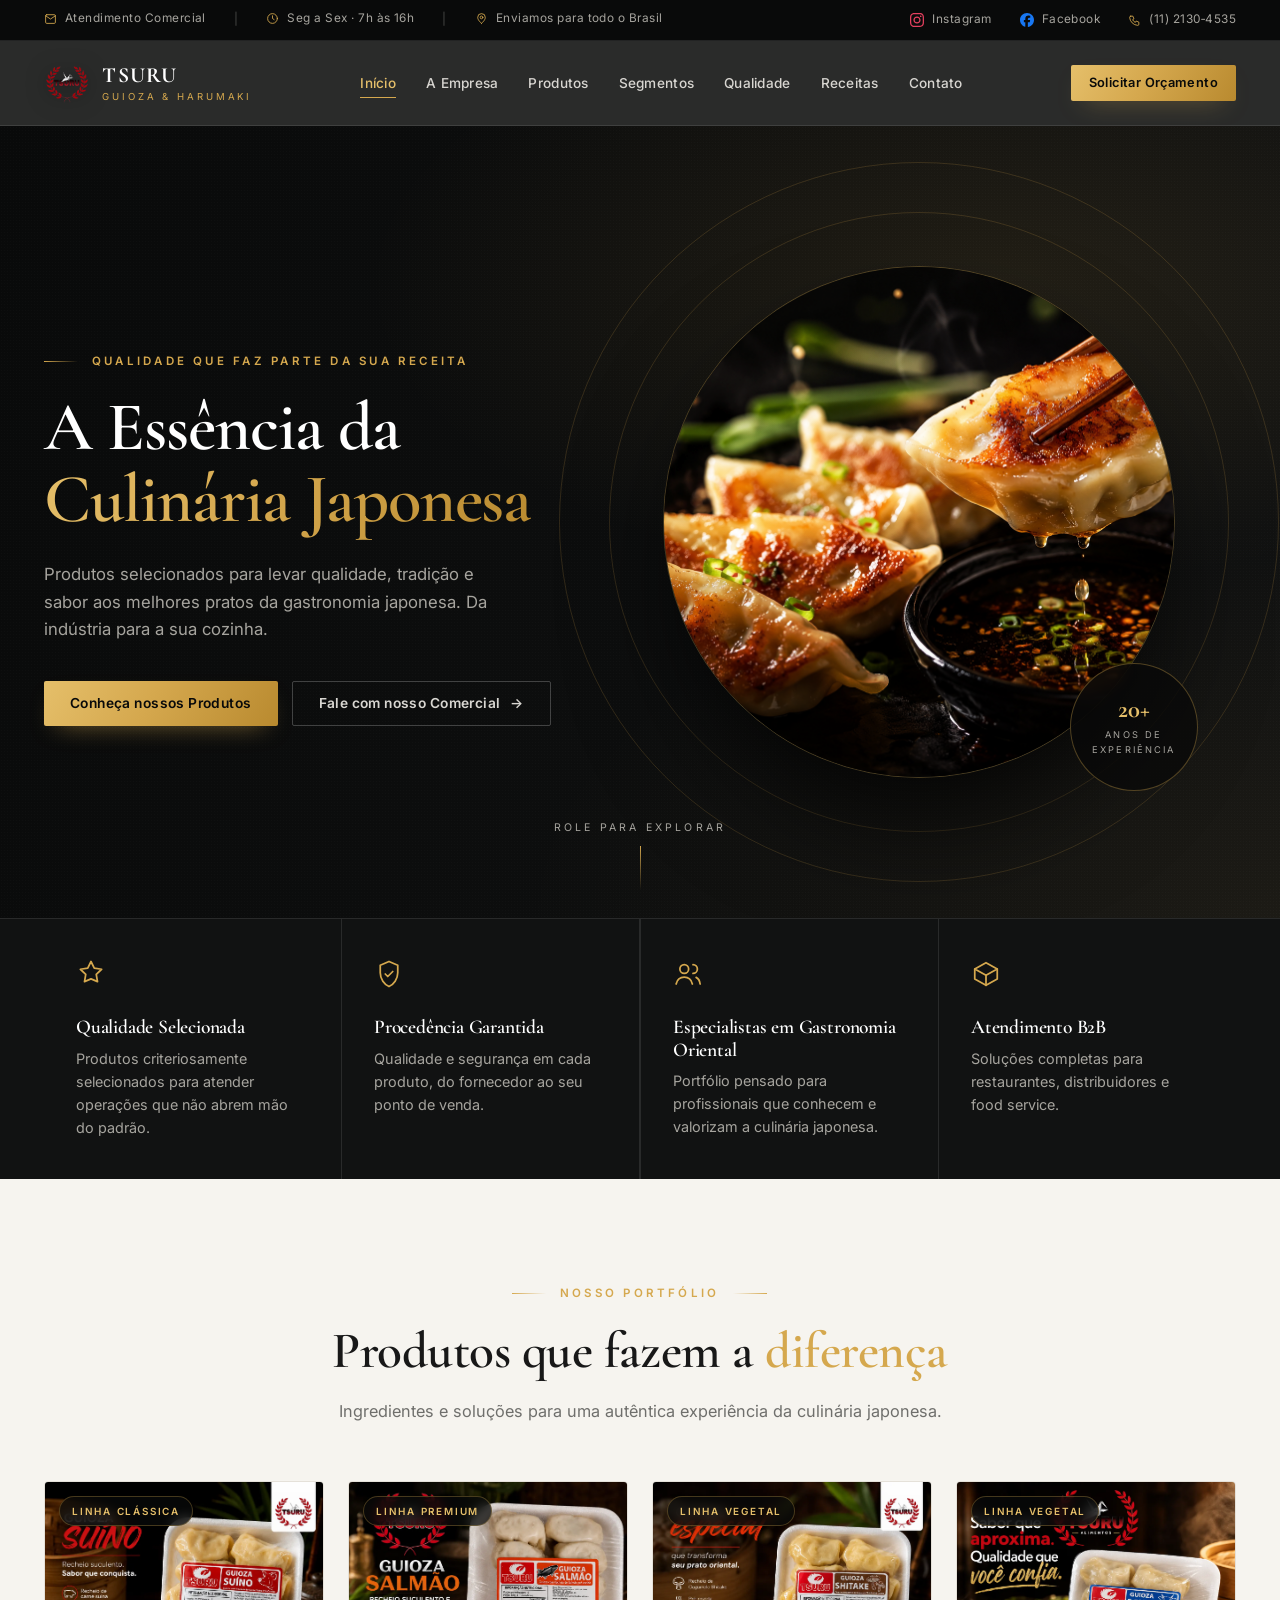
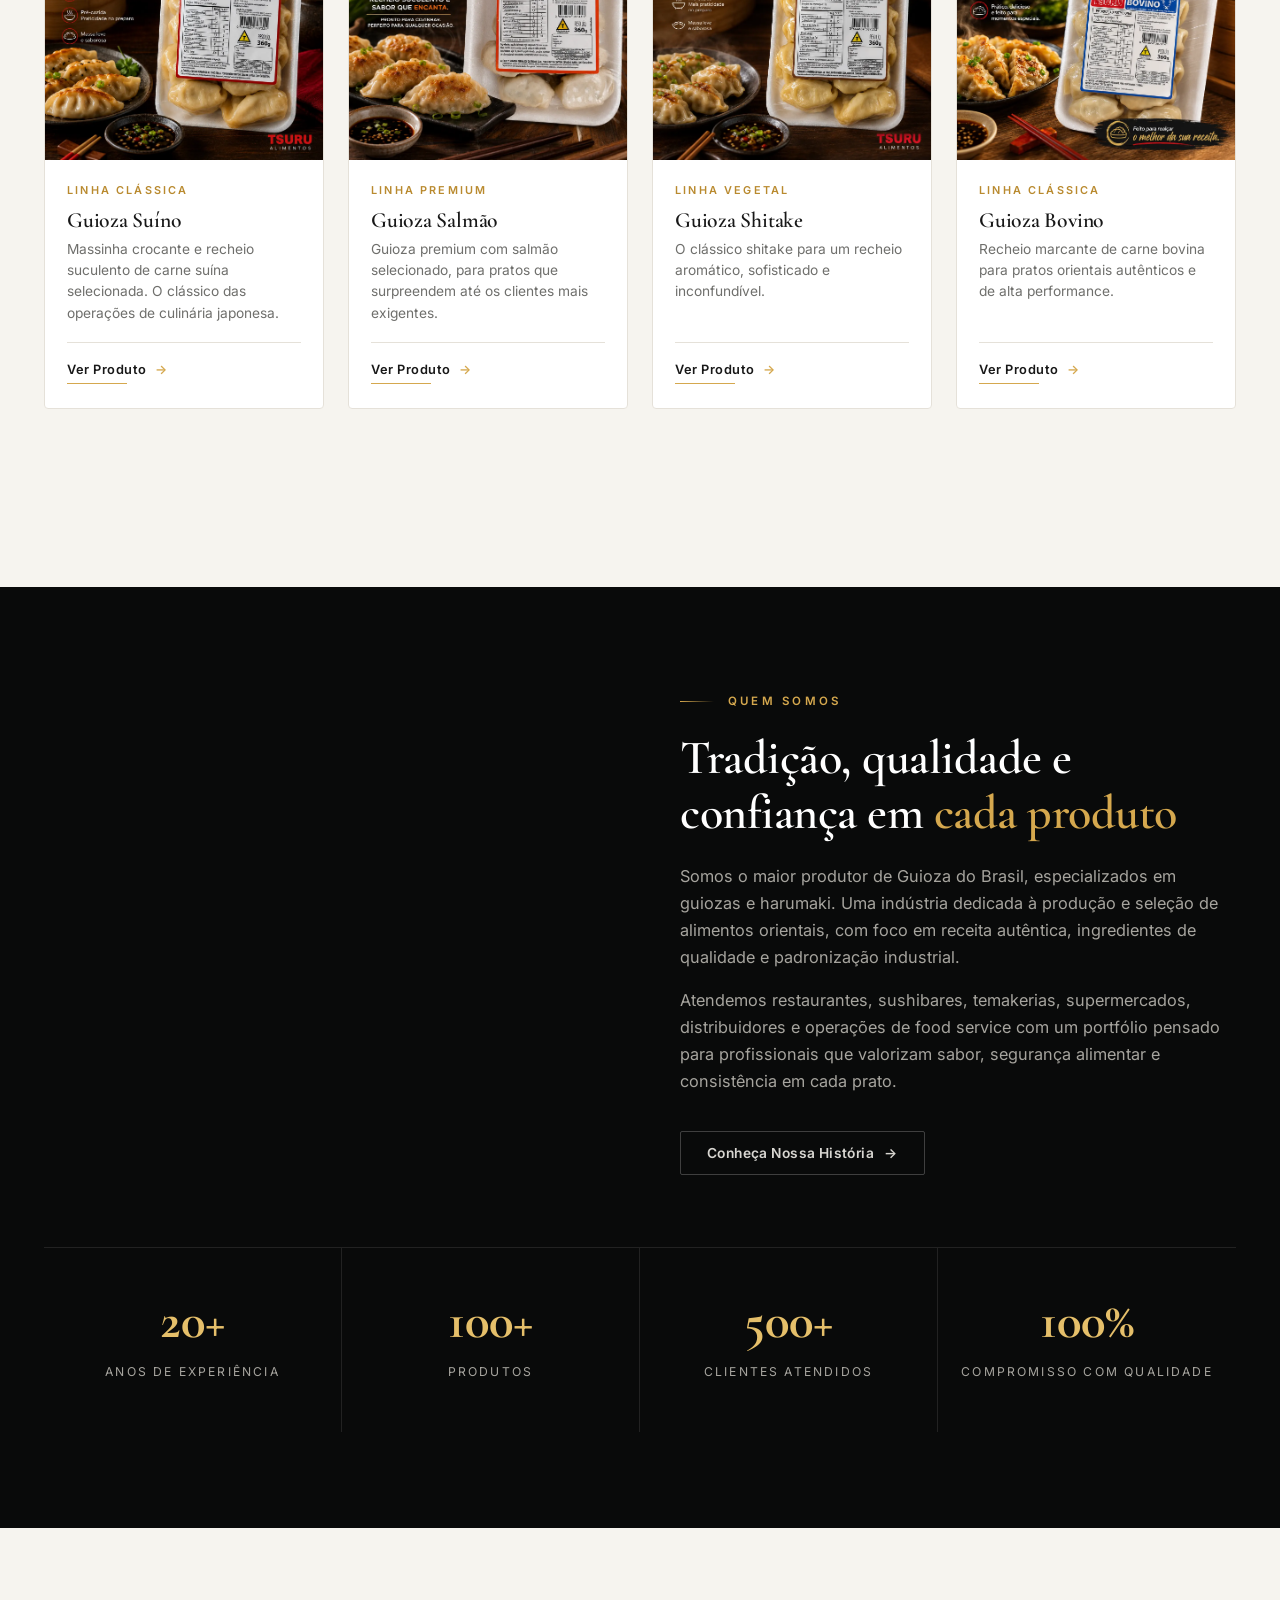
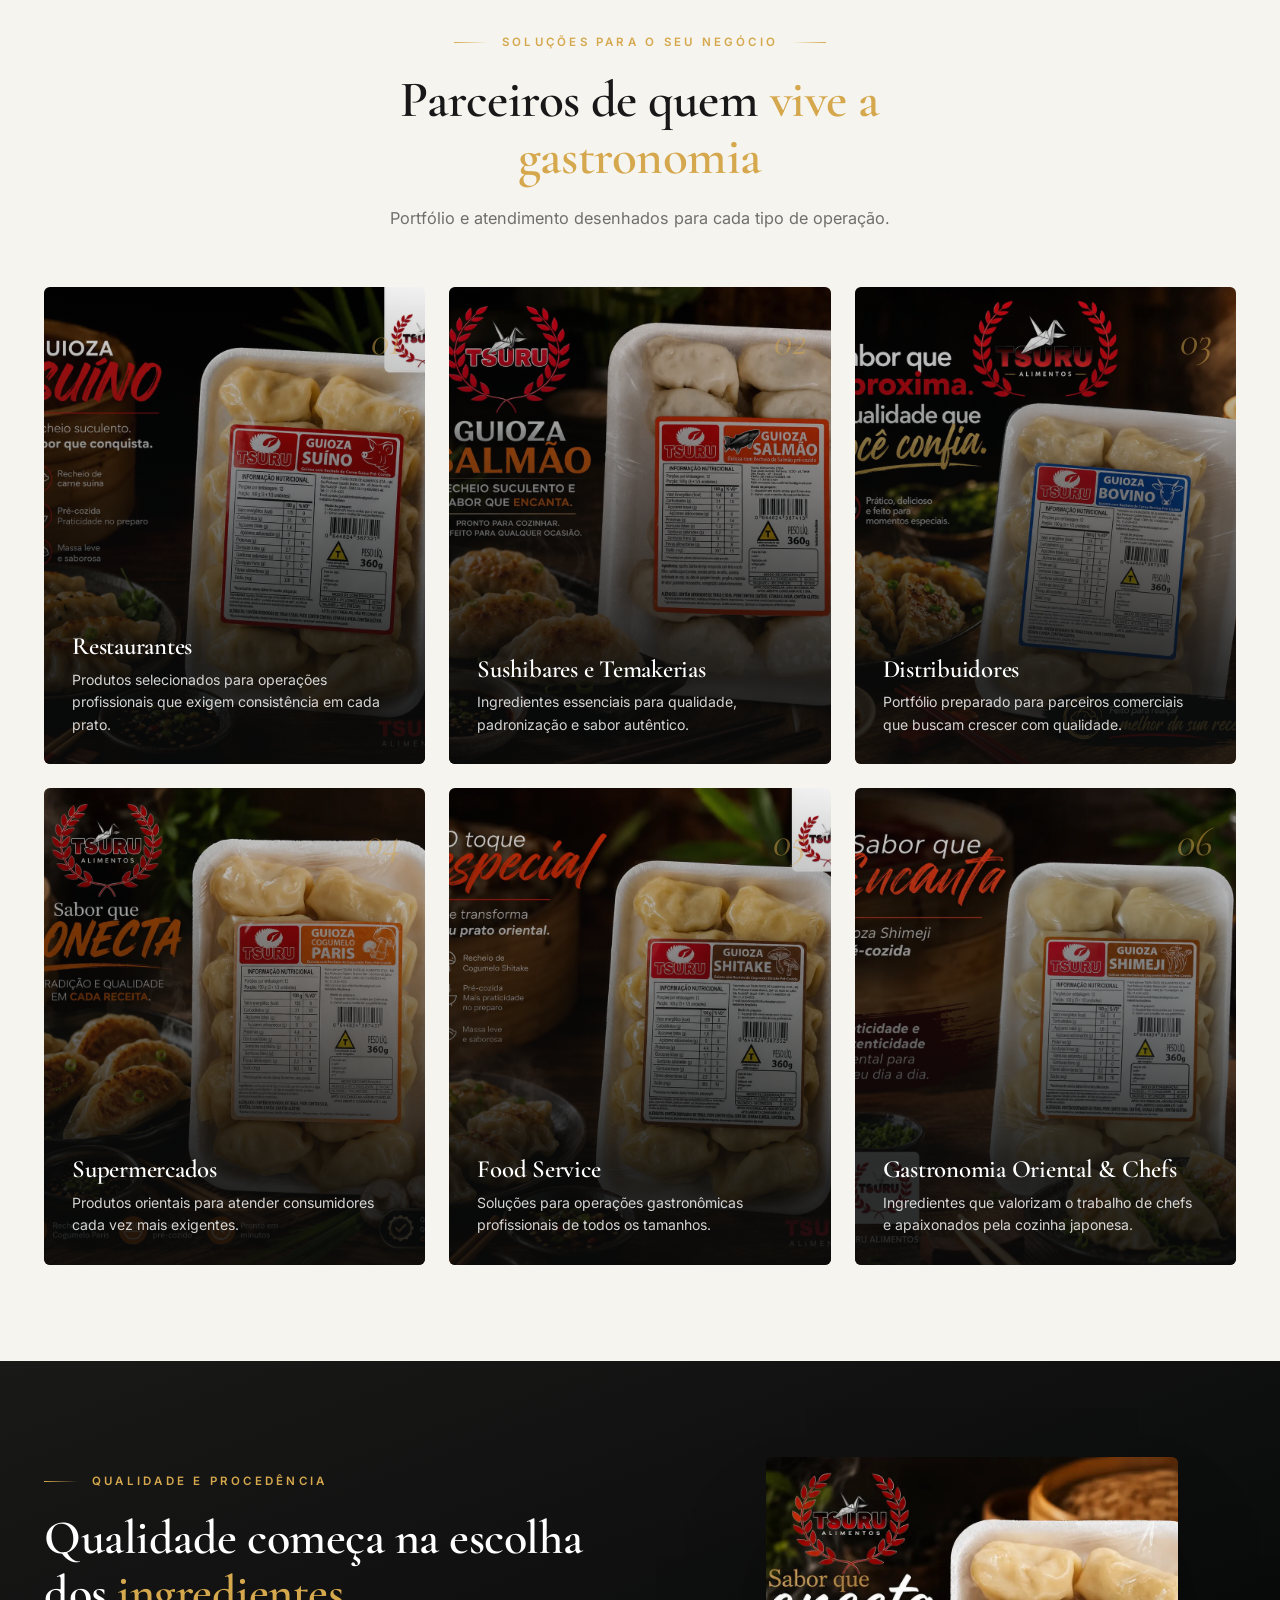
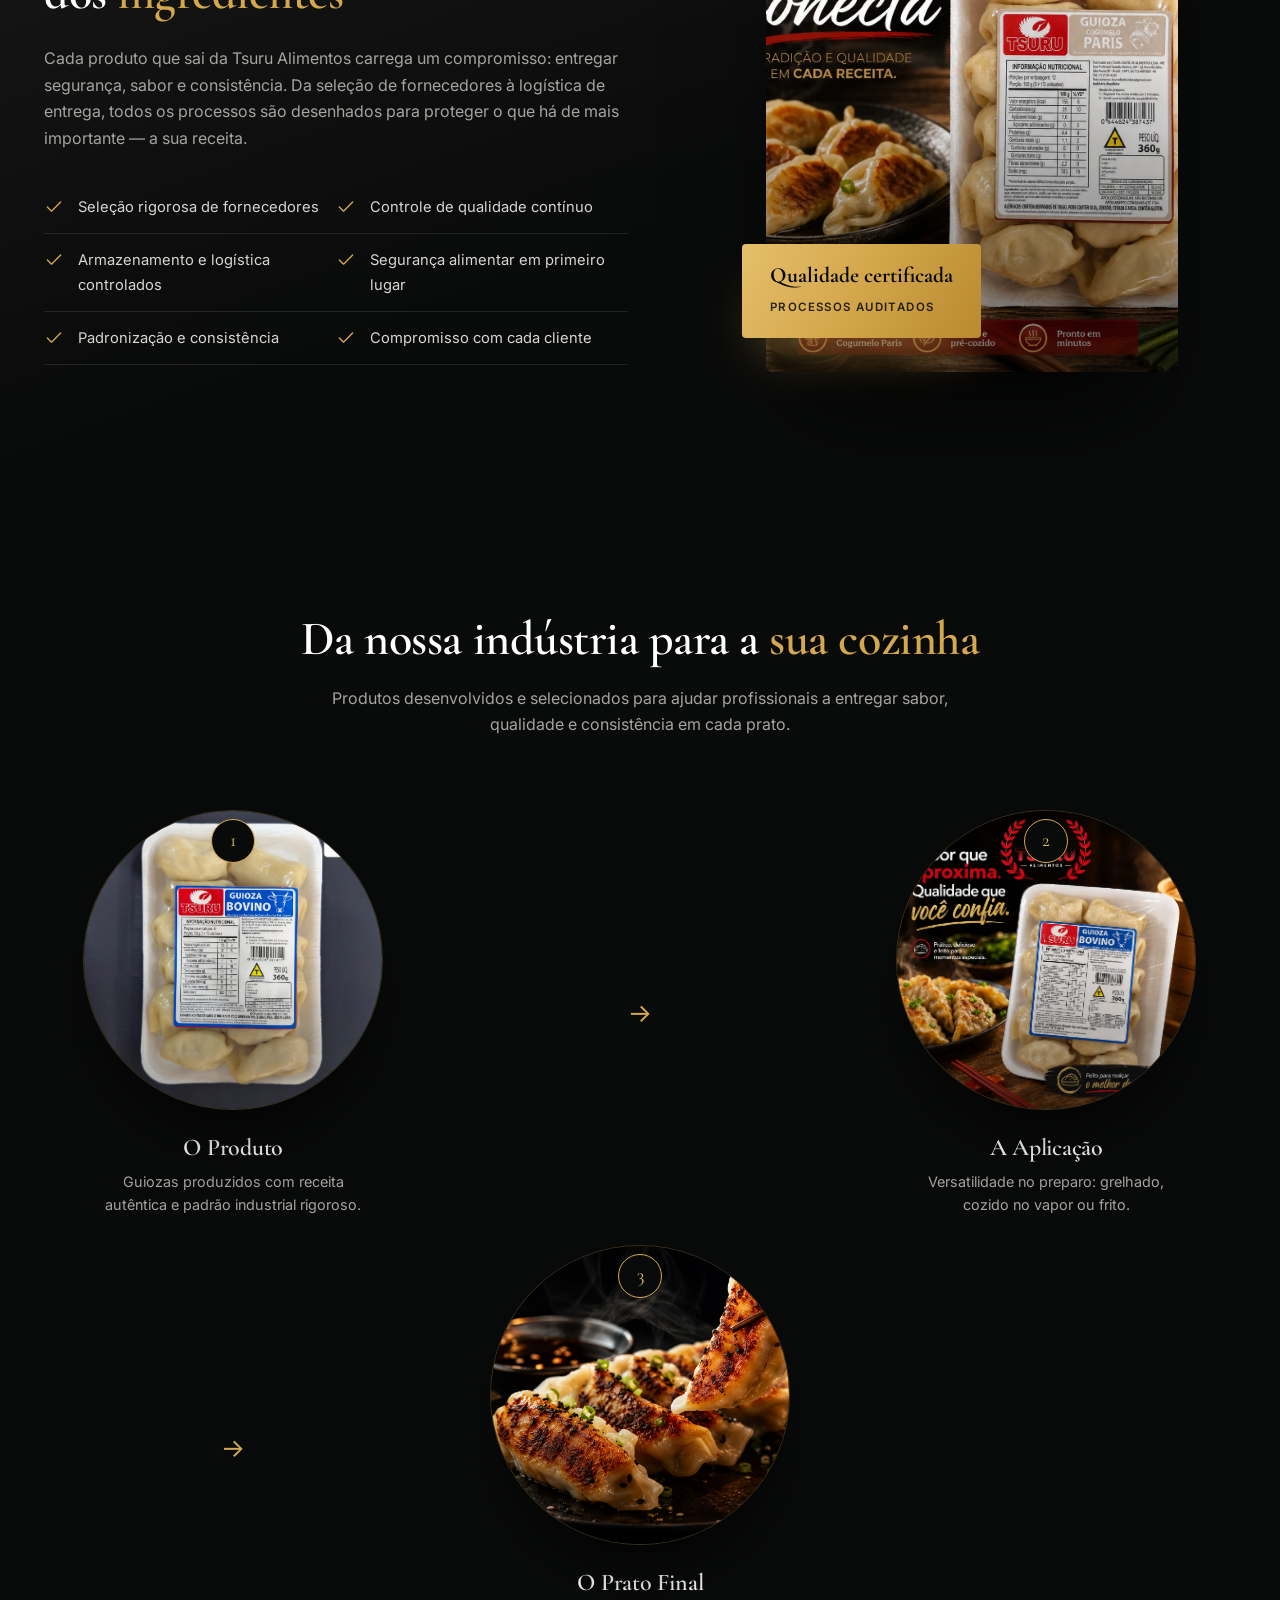
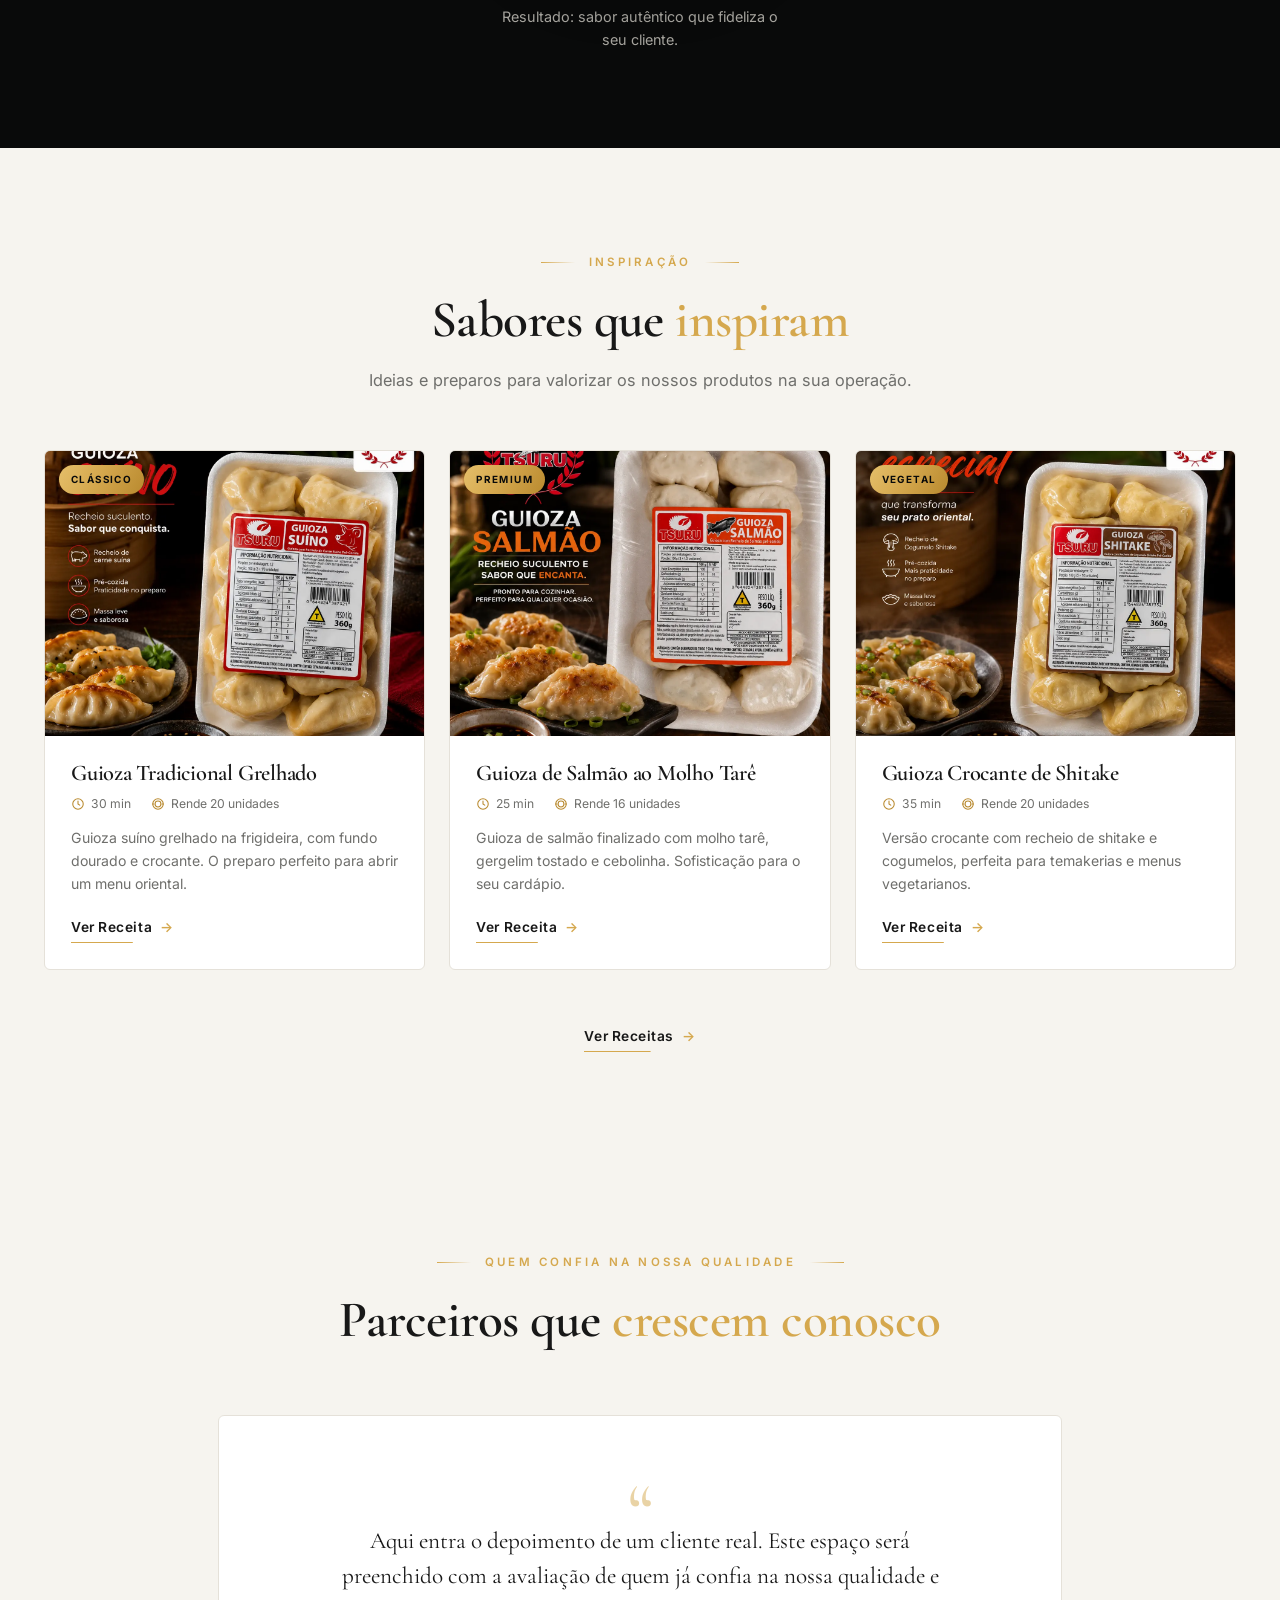
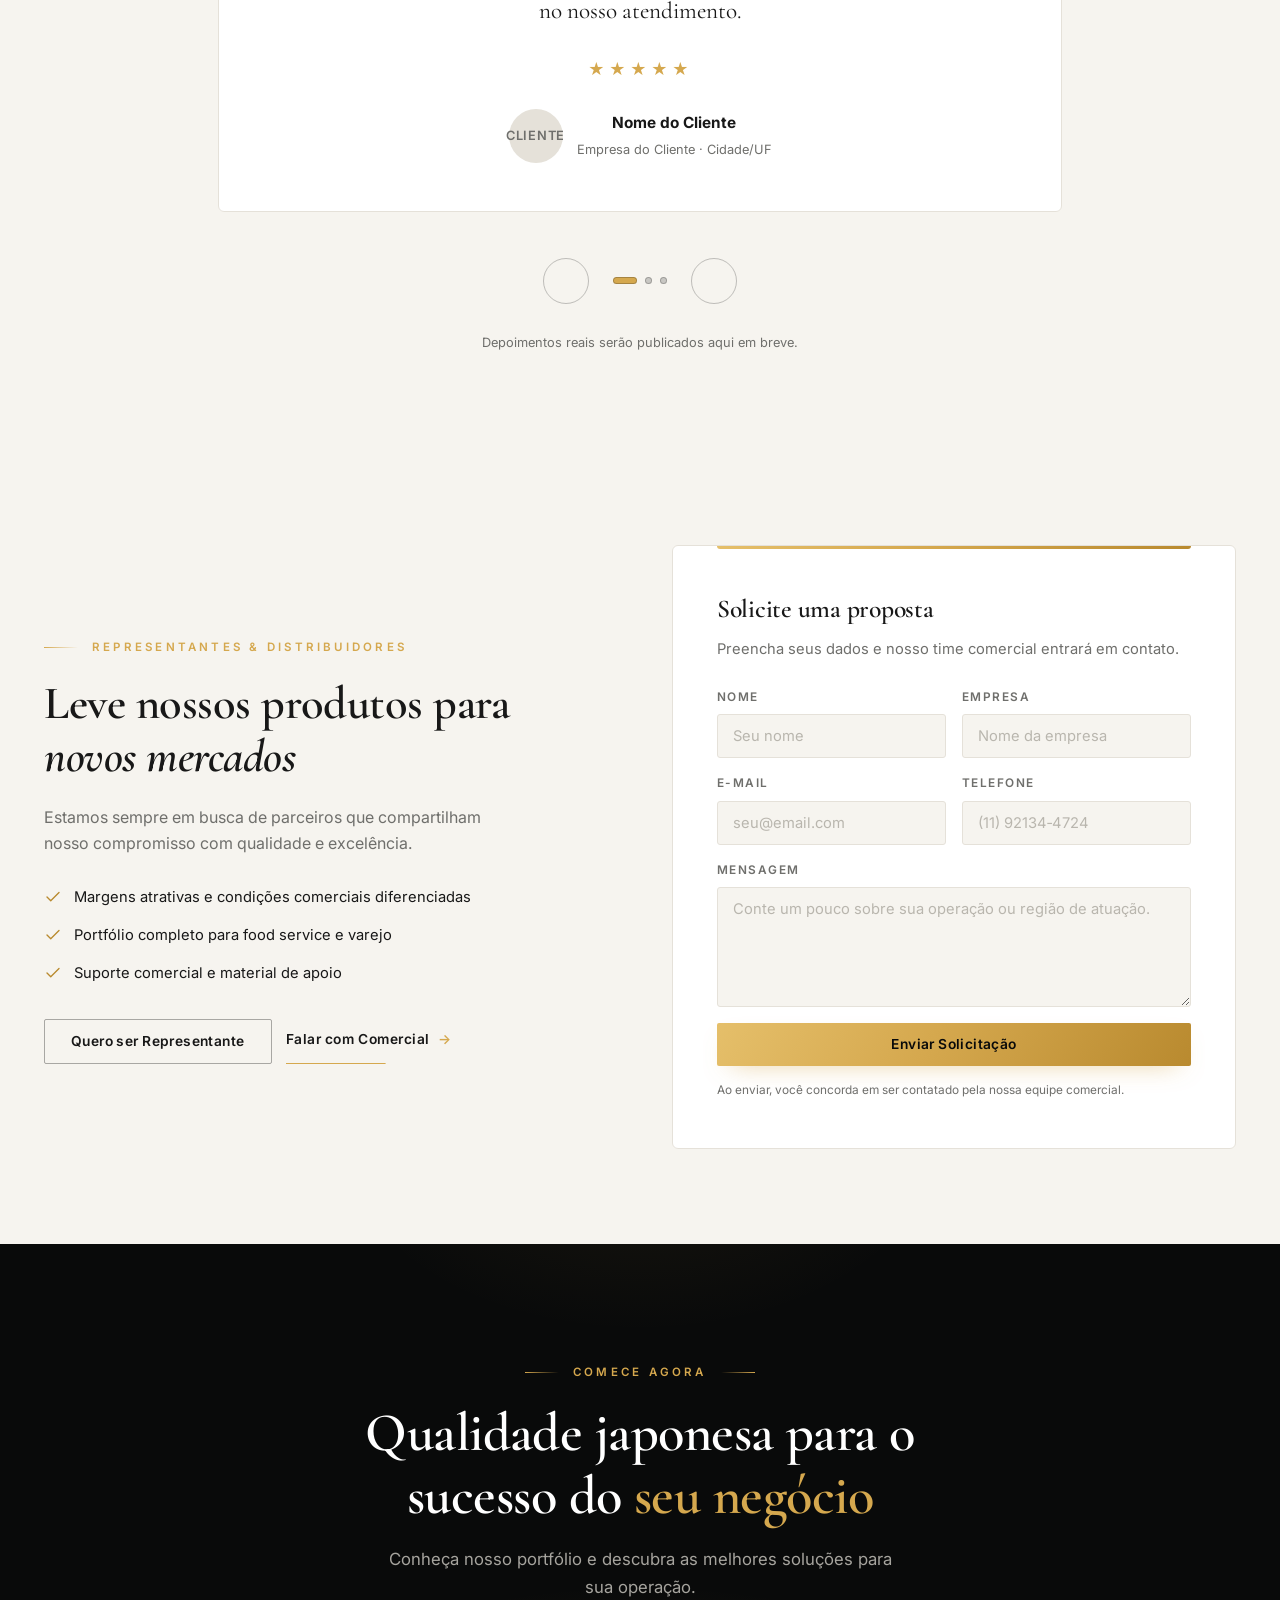
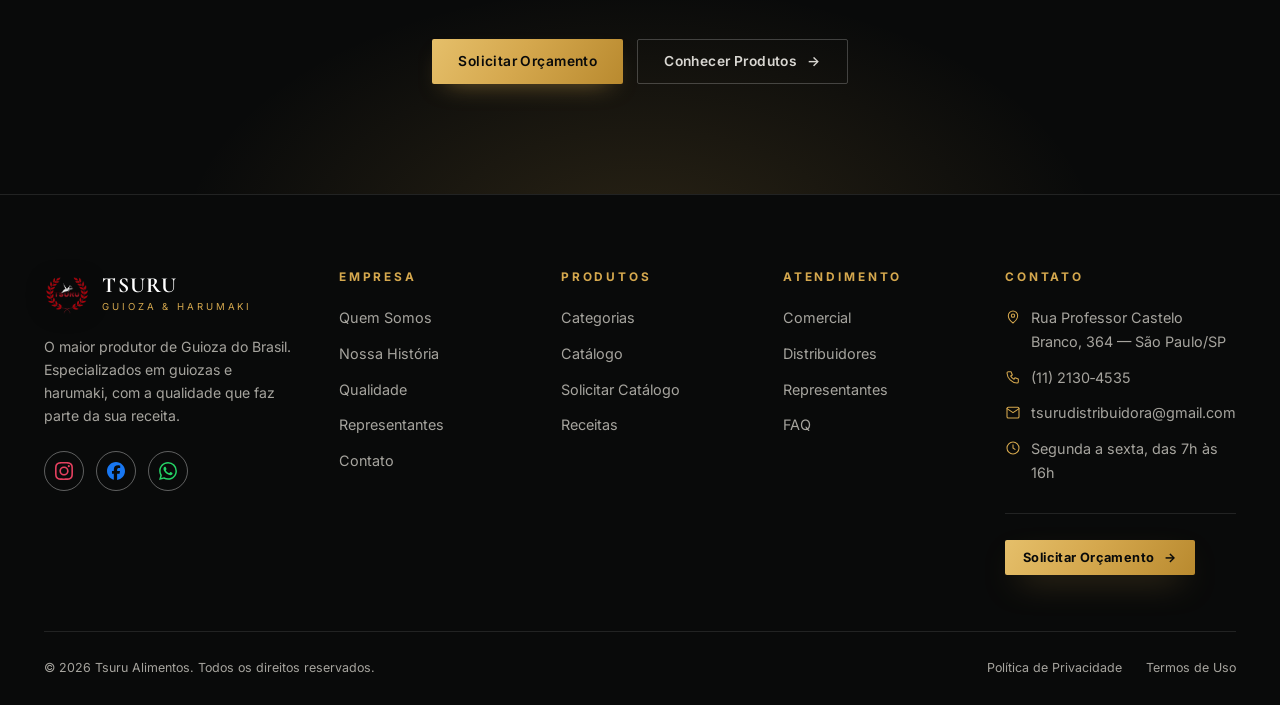
==== commit ca8a4646: "Aplica dados reais, logos das redes sociais e ajustes de layout e contraste" ====
--- a/index.html
+++ b/index.html
@@ -3,22 +3,22 @@
 <head>
   <meta charset="UTF-8">
   <meta name="viewport" content="width=device-width, initial-scale=1.0">
-  <title>Tsuru Alimentos — Indústria de Alimentos para Culinária Japonesa</title>
-  <meta name="description" content="Tsuru Alimentos: indústria de alimentos para culinária japonesa. Guiozas premium, ingredientes e soluções B2B para restaurantes, sushibares, temakerias, distribuidores e food service.">
+  <title>Tsuru Alimentos — O Maior Produtor de Guioza do Brasil</title>
+  <meta name="description" content="Tsuru Alimentos: o maior produtor de Guioza do Brasil. Especializados em guiozas e harumaki, com soluções B2B para restaurantes, sushibares, temakerias, distribuidores e food service. Enviamos para todo o Brasil.">
   <meta name="robots" content="index, follow">
   <link rel="canonical" href="https://www.tsurualimentos.com.br/">
   <link rel="icon" type="image/png" href="img/Logomarca%20tsuru%20transparente.png">
 
   <meta property="og:type" content="website">
-  <meta property="og:title" content="Tsuru Alimentos — Indústria de Alimentos para Culinária Japonesa">
+  <meta property="og:title" content="Tsuru Alimentos — O Maior Produtor de Guioza do Brasil">
   <meta property="og:description" content="Guiozas premium e ingredientes selecionados para a gastronomia japonesa. Qualidade que faz parte da sua receita.">
-  <meta property="og:image" content="img/Tsuru%20Guioza%20Salm%C3%A3o.webp">
+  <meta property="og:image" content="img/Banner%20Hero.png">
   <meta property="og:locale" content="pt_BR">
 
   <meta name="twitter:card" content="summary_large_image">
-  <meta name="twitter:title" content="Tsuru Alimentos — Indústria de Alimentos para Culinária Japonesa">
+  <meta name="twitter:title" content="Tsuru Alimentos — O Maior Produtor de Guioza do Brasil">
   <meta name="twitter:description" content="Guiozas premium e ingredientes selecionados para a gastronomia japonesa. Qualidade que faz parte da sua receita.">
-  <meta name="twitter:image" content="img/Tsuru%20Guioza%20Salm%C3%A3o.webp">
+  <meta name="twitter:image" content="img/Banner%20Hero.png">
 
   <link rel="preconnect" href="https://fonts.googleapis.com">
   <link rel="preconnect" href="https://fonts.gstatic.com" crossorigin>
@@ -34,8 +34,8 @@
     "description": "Indústria de alimentos para culinária japonesa. Guiozas premium e ingredientes selecionados para food service e B2B.",
     "url": "https://www.tsurualimentos.com.br/",
     "logo": "https://www.tsurualimentos.com.br/img/Logomarca%20tsuru%20transparente.png",
-    "email": "comercial@tsurualimentos.com.br",
-    "telephone": "+55-00-0000-0000",
+    "email": "tsurudistribuidora@gmail.com",
+    "telephone": "+55-11-2130-4535",
     "areaServed": "Brasil"
   }
   </script>
@@ -56,25 +56,29 @@
         <li>
           <span class="ub-label">
             <svg viewBox="0 0 24 24" fill="none" stroke-width="1.6" stroke-linecap="round" stroke-linejoin="round" aria-hidden="true"><circle cx="12" cy="12" r="9"></circle><path d="M12 7v5l3 2"></path></svg>
-            Segunda a Sexta
+            Seg a Sex · 7h às 16h
           </span>
         </li>
         <li><span class="ub-sep">|</span></li>
         <li>
           <span class="ub-label">
             <svg viewBox="0 0 24 24" fill="none" stroke-width="1.6" stroke-linecap="round" stroke-linejoin="round" aria-hidden="true"><path d="M12 21s-7-5.5-7-11a7 7 0 1 1 14 0c0 5.5-7 11-7 11z"></path><circle cx="12" cy="10" r="2.5"></circle></svg>
-            Área de Atendimento
+            Enviamos para todo o Brasil
           </span>
         </li>
       </ul>
       <div class="utility-bar__right">
-        <a href="https://instagram.com/" target="_blank" rel="noopener" aria-label="Instagram da Tsuru Alimentos">
-          <svg viewBox="0 0 24 24" fill="none" stroke-width="1.6" stroke-linecap="round" stroke-linejoin="round"><rect x="3" y="3" width="18" height="18" rx="5"></rect><circle cx="12" cy="12" r="4"></circle><circle cx="17.2" cy="6.8" r="1"></circle></svg>
+        <a href="https://www.instagram.com/tsurualimentos/" target="_blank" rel="noopener" aria-label="Instagram da Tsuru Alimentos">
+          <img src="img/socials/instagram.svg" alt="" width="18" height="18">
           Instagram
         </a>
-        <a href="tel:+5500000000000" aria-label="Telefone comercial">
+        <a href="https://www.facebook.com/tsurualimentosltda/?locale=pt_BR" target="_blank" rel="noopener" aria-label="Facebook da Tsuru Alimentos">
+          <img src="img/socials/facebook.svg" alt="" width="18" height="18">
+          Facebook
+        </a>
+        <a href="tel:+551121304535" aria-label="Telefone comercial">
           <svg viewBox="0 0 24 24" fill="none" stroke-width="1.6" stroke-linecap="round" stroke-linejoin="round"><path d="M5 4h4l2 5-2.5 1.5a11 11 0 0 0 5 5L15 13l5 2v4a2 2 0 0 1-2 2A16 16 0 0 1 3 6a2 2 0 0 1 2-2z"></path></svg>
-          (00)&nbsp;0000&#8209;0000
+          (11)&nbsp;2130&#8209;4535
         </a>
       </div>
     </div>
@@ -87,7 +91,7 @@
         <img src="img/Logomarca%20tsuru%20transparente.png" alt="Logomarca Tsuru Alimentos">
         <span class="brand__text">
           <strong>TSURU</strong>
-          <span>Alimentos</span>
+          <span>Guioza &amp; Harumaki</span>
         </span>
       </a>
 
@@ -127,9 +131,9 @@
       <a href="contato.html" class="btn btn--gold" style="width:100%">Solicitar Orçamento</a>
     </div>
     <div class="mobile-menu__meta">
-      <span>Segunda a sexta, das 8h às 18h</span>
-      <a href="tel:+5500000000000">(00)&nbsp;0000&#8209;0000</a>
-      <a href="mailto:comercial@tsurualimentos.com.br">comercial@tsurualimentos.com.br</a>
+      <span>Segunda a sexta, das 7h às 16h</span>
+      <a href="tel:+551121304535">(11)&nbsp;2130&#8209;4535</a>
+      <a href="mailto:tsurudistribuidora@gmail.com">tsurudistribuidora@gmail.com</a>
     </div>
   </nav>
 
@@ -158,7 +162,7 @@
           <div class="ring ring--1" aria-hidden="true"></div>
           <div class="ring ring--2" aria-hidden="true"></div>
           <div class="plate">
-            <img src="img/Tsuru%20Guioza%20Salm%C3%A3o.webp" alt="Guioza de salmão Tsuru Alimentos — prato da culinária japonesa" fetchpriority="high">
+            <img src="img/Banner%20Hero.png" alt="Guioza Tsuru Alimentos — banner da culinária japonesa" fetchpriority="high">
           </div>
           <div class="badge">
             <strong>20+</strong>
@@ -285,7 +289,7 @@
           <div class="about__media" data-reveal="left">
             <div class="frame-border" aria-hidden="true"></div>
             <div class="frame">
-              <img src="img/Tsuru%20Guioza%20Frango.webp" alt="Linha de produção de guiozas Tsuru Alimentos" loading="lazy">
+              <img src="img/Quem%20Somos.webp" alt="Produção de guioza Tsuru Alimentos — quem somos" loading="lazy">
             </div>
             <p class="cap">“Tradição, qualidade e confiança em cada produto.”</p>
           </div>
@@ -293,7 +297,7 @@
           <div class="about__content" data-reveal="right">
             <span class="eyebrow">Quem Somos</span>
             <h2>Tradição, qualidade e confiança em <em>cada produto</em></h2>
-            <p>A Tsuru Alimentos nasceu do respeito pela culinária japonesa e pelo ofício de alimentar bem. Somos uma indústria dedicada à produção e seleção de alimentos orientais, com foco total em guiozas que unem receita autêntica, ingredientes de qualidade e padronização industrial.</p>
+            <p>Somos o maior produtor de Guioza do Brasil, especializados em guiozas e harumaki. Uma indústria dedicada à produção e seleção de alimentos orientais, com foco em receita autêntica, ingredientes de qualidade e padronização industrial.</p>
             <p>Atendemos restaurantes, sushibares, temakerias, supermercados, distribuidores e operações de food service com um portfólio pensado para profissionais que valorizam sabor, segurança alimentar e consistência em cada prato.</p>
             <a href="empresa.html" class="btn btn--ghost">Conheça Nossa História <span class="arrow">→</span></a>
           </div>
@@ -370,7 +374,7 @@
 
           <div class="quality__media" data-reveal="right">
             <div class="frame">
-              <img src="img/Tsuru%20Guioza%20Cogumelo%20Paris.webp" alt="Guioza de cogumelo paris — ingredientes selecionados" loading="lazy">
+              <video class="quality-video" src="img/V%C3%ADdeo%20Fabrica%20de%20Guioza.mp4" poster="img/Tsuru%20Guioza%20Cogumelo%20Paris.webp" muted loop playsinline preload="metadata" tabindex="-1"></video>
             </div>
             <div class="badge-strip">
               <strong>Qualidade certificada</strong>
@@ -394,7 +398,7 @@
           <div class="app-step" data-reveal>
             <div class="app-step__media">
               <span class="app-step__num">1</span>
-              <img src="img/Tsuru%20Guioza%20Suino.webp" alt="Embalagem de guioza Tsuru — produto industrial" loading="lazy">
+              <img src="img/O%20Produto.webp" alt="Embalagem de guioza Tsuru — produto industrial" loading="lazy">
             </div>
             <h3>O Produto</h3>
             <p>Guiozas produzidos com receita autêntica e padrão industrial rigoroso.</p>
@@ -405,7 +409,7 @@
           <div class="app-step" data-reveal style="transition-delay:.1s">
             <div class="app-step__media">
               <span class="app-step__num">2</span>
-              <img src="img/Tsuru%20Guioza%20Lingui%C3%A7a.webp" alt="Preparo do guioza na cozinha profissional" loading="lazy">
+              <img src="img/A%20Aplicacao.webp" alt="Preparo do guioza na cozinha profissional" loading="lazy">
             </div>
             <h3>A Aplicação</h3>
             <p>Versatilidade no preparo: grelhado, cozido no vapor ou frito.</p>
@@ -416,7 +420,7 @@
           <div class="app-step" data-reveal style="transition-delay:.2s">
             <div class="app-step__media">
               <span class="app-step__num">3</span>
-              <img src="img/Tsuru%20Guioza%20Salm%C3%A3o.webp" alt="Prato finalizado com guioza — culinária japonesa" loading="lazy">
+              <img src="img/O%20Prato%20Final.png" alt="Prato finalizado com guioza — culinária japonesa" loading="lazy">
             </div>
             <h3>O Prato Final</h3>
             <p>Resultado: sabor autêntico que fideliza o seu cliente.</p>
@@ -558,7 +562,7 @@
                 </div>
                 <div class="field">
                   <label for="rep-telefone">Telefone</label>
-                  <input id="rep-telefone" name="telefone" type="tel" placeholder="(00)&nbsp;00000&#8209;0000" data-required>
+                  <input id="rep-telefone" name="telefone" type="tel" placeholder="(11)&nbsp;92134&#8209;4724" data-required>
                 </div>
               </div>
               <div class="field">
@@ -602,19 +606,19 @@
             <img src="img/Logomarca%20tsuru%20transparente.png" alt="Logomarca Tsuru Alimentos">
             <span class="brand__text">
               <strong>TSURU</strong>
-              <span>Alimentos</span>
+              <span>Guioza &amp; Harumaki</span>
             </span>
           </a>
-          <p>Indústria de alimentos para culinária japonesa. Guiozas premium e ingredientes selecionados para quem valoriza sabor e qualidade.</p>
+          <p>O maior produtor de Guioza do Brasil. Especializados em guiozas e harumaki, com a qualidade que faz parte da sua receita.</p>
           <div class="footer__socials">
-            <a href="https://instagram.com/" target="_blank" rel="noopener" aria-label="Instagram">
-              <svg viewBox="0 0 24 24" fill="none" stroke-width="1.6" stroke-linecap="round" stroke-linejoin="round"><rect x="3" y="3" width="18" height="18" rx="5"></rect><circle cx="12" cy="12" r="4"></circle><circle cx="17.2" cy="6.8" r="1"></circle></svg>
+            <a href="https://www.instagram.com/tsurualimentos/" target="_blank" rel="noopener" aria-label="Instagram">
+              <img src="img/socials/instagram.svg" alt="" width="18" height="18">
             </a>
-            <a href="https://facebook.com/" target="_blank" rel="noopener" aria-label="Facebook">
-              <svg viewBox="0 0 24 24" fill="none" stroke-width="1.6" stroke-linecap="round" stroke-linejoin="round"><path d="M18 2h-3a5 5 0 0 0-5 5v3H7v4h3v8h4v-8h3l1-4h-4V7a1 1 0 0 1 1-1h3z"></path></svg>
+            <a href="https://www.facebook.com/tsurualimentosltda/?locale=pt_BR" target="_blank" rel="noopener" aria-label="Facebook">
+              <img src="img/socials/facebook.svg" alt="" width="18" height="18">
             </a>
-            <a href="https://wa.me/5500000000000" target="_blank" rel="noopener" aria-label="WhatsApp">
-              <svg viewBox="0 0 24 24" fill="none" stroke-width="1.6" stroke-linecap="round" stroke-linejoin="round"><path d="M21 11.5a8.5 8.5 0 0 1-12.4 7.6L3 21l1.9-5.6A8.5 8.5 0 1 1 21 11.5z"></path><path d="M9 9.5c.5 2 1.5 3 2.5 3.5 1 .5 1.5-.5 2-1 .4-.4 1-.3 1.3.2.4.7 1 1.3 1.5 1.4.5.1 1 .2 1.2-.3"></path></svg>
+            <a href="https://wa.me/5511921344724" target="_blank" rel="noopener" aria-label="WhatsApp">
+              <img src="img/socials/whatsapp.svg" alt="" width="18" height="18">
             </a>
           </div>
         </div>
@@ -655,19 +659,19 @@
           <ul>
             <li>
               <svg viewBox="0 0 24 24" fill="none" stroke-width="1.6" stroke-linecap="round" stroke-linejoin="round" aria-hidden="true"><path d="M12 21s-7-5.5-7-11a7 7 0 1 1 14 0c0 5.5-7 11-7 11z"></path><circle cx="12" cy="10" r="2.5"></circle></svg>
-              Rodovia BR-000, Km 0, Nº 000 — Cidade/UF
+              Rua Professor Castelo Branco, 364 — São Paulo/SP
             </li>
             <li>
               <svg viewBox="0 0 24 24" fill="none" stroke-width="1.6" stroke-linecap="round" stroke-linejoin="round" aria-hidden="true"><path d="M5 4h4l2 5-2.5 1.5a11 11 0 0 0 5 5L15 13l5 2v4a2 2 0 0 1-2 2A16 16 0 0 1 3 6a2 2 0 0 1 2-2z"></path></svg>
-              <a href="tel:+5500000000000">(00)&nbsp;0000&#8209;0000</a>
+              <a href="tel:+551121304535">(11)&nbsp;2130&#8209;4535</a>
             </li>
             <li>
               <svg viewBox="0 0 24 24" fill="none" stroke-width="1.6" stroke-linecap="round" stroke-linejoin="round" aria-hidden="true"><rect x="3" y="5" width="18" height="16" rx="2"></rect><path d="M3 7l9 6 9-6"></path></svg>
-              <a href="mailto:comercial@tsurualimentos.com.br">comercial@tsurualimentos.com.br</a>
+              <a href="mailto:tsurudistribuidora@gmail.com">tsurudistribuidora@gmail.com</a>
             </li>
             <li>
               <svg viewBox="0 0 24 24" fill="none" stroke-width="1.6" stroke-linecap="round" stroke-linejoin="round" aria-hidden="true"><circle cx="12" cy="12" r="9"></circle><path d="M12 7v5l3 2"></path></svg>
-              Segunda a sexta, das 8h às 18h
+              Segunda a sexta, das 7h às 16h
             </li>
           </ul>
           <div class="footer__cta">
--- a/css/style.css
+++ b/css/style.css
@@ -227,6 +227,13 @@
   width: 13px;
   height: 13px;
   stroke: var(--gold);
+  flex: none;
+}
+
+.utility-bar img {
+  width: 14px;
+  height: 14px;
+  object-fit: contain;
   flex: none;
 }
 
@@ -979,7 +986,7 @@
   position: relative;
   border-radius: 6px;
   overflow: hidden;
-  aspect-ratio: 4/5;
+  aspect-ratio: 1122 / 645;
   box-shadow: 0 60px 100px -40px rgba(0,0,0,.9);
 }
 
@@ -1194,6 +1201,8 @@
 
 .quality__media {
   position: relative;
+  max-width: 78%;
+  margin-inline: auto;
 }
 
 .quality__media .frame {
@@ -1203,10 +1212,15 @@
   box-shadow: 0 60px 100px -40px rgba(0,0,0,.9);
 }
 
-.quality__media .frame img {
+.quality__media .frame img,
+.quality__media .frame video {
   width: 100%;
   height: 100%;
   object-fit: cover;
+}
+
+.quality__media .frame video {
+  display: block;
 }
 
 .quality__media .frame::after {
@@ -1684,6 +1698,11 @@
   color: var(--text-dark);
 }
 
+.section--dark .representatives__points li,
+.section--dark-soft .representatives__points li {
+  color: var(--text-light);
+}
+
 .representatives__points svg {
   width: 18px;
   height: 18px;
@@ -1877,23 +1896,25 @@
   width: 40px;
   height: 40px;
   border-radius: 50%;
-  border: 1px solid var(--border-dark);
+  border: 1px solid rgba(255,255,255,.35);
   display: flex;
   align-items: center;
   justify-content: center;
-  color: var(--text-light-2);
-  transition: border-color var(--ease), color var(--ease), transform var(--ease);
+  color: var(--white);
+  transition: background var(--ease), border-color var(--ease), color var(--ease), transform var(--ease);
 }
 
 .footer__socials a:hover {
   border-color: var(--gold);
-  color: var(--gold-light);
+  background: rgba(213,168,78,.14);
   transform: translateY(-3px);
 }
 
-.footer__socials svg {
-  width: 16px;
-  height: 16px;
+.footer__socials svg,
+.footer__socials img {
+  width: 18px;
+  height: 18px;
+  object-fit: contain;
 }
 
 .footer__col h4 {
@@ -1939,6 +1960,17 @@
   margin-top: 28px;
   padding-top: 26px;
   border-top: 1px solid var(--border-dark);
+}
+
+.footer__cta .btn {
+  color: var(--black);
+  font-size: .8rem;
+  font-weight: 700;
+  box-shadow: 0 14px 34px -14px rgba(213,168,78,.65);
+}
+
+.footer__cta .btn:hover {
+  color: var(--black);
 }
 
 .footer__bottom {
@@ -2105,8 +2137,12 @@
 .dual-grid__media .frame {
   border-radius: 6px;
   overflow: hidden;
-  aspect-ratio: 4/5;
+  aspect-ratio: 1/1;
   box-shadow: 0 60px 100px -40px rgba(0,0,0,.85);
+}
+
+.dual-grid__media--wide .frame {
+  aspect-ratio: 1122/645;
 }
 
 .dual-grid__media .frame img {
@@ -2239,6 +2275,12 @@
   width: 20px;
   height: 20px;
   stroke: var(--gold);
+}
+
+.contact-item__icon img {
+  width: 22px;
+  height: 22px;
+  object-fit: contain;
 }
 
 .contact-item h3 {
@@ -2344,7 +2386,7 @@
   .benefits__grid { grid-template-columns: 1fr 1fr; }
   .about__grid { grid-template-columns: 1fr; gap: 48px; }
   .quality__grid { grid-template-columns: 1fr; gap: 56px; }
-  .quality__media { max-width: 460px; margin: 0 auto; width: 100%; }
+  .quality__media { max-width: 78%; margin: 0 auto; width: 100%; }
   .segments__grid { grid-template-columns: repeat(2, 1fr); }
   .app-steps { grid-template-columns: 1fr; gap: 48px; max-width: 460px; margin: 0 auto; }
   .app-arrow { transform: rotate(90deg); }
@@ -2398,6 +2440,8 @@
   .app-steps { max-width: 360px; }
   .app-step__media { max-width: 260px; }
 
+  .quality__media { max-width: 100%; }
+
   .recipes__grid { grid-template-columns: 1fr; }
   .pillars { grid-template-columns: 1fr; }
 
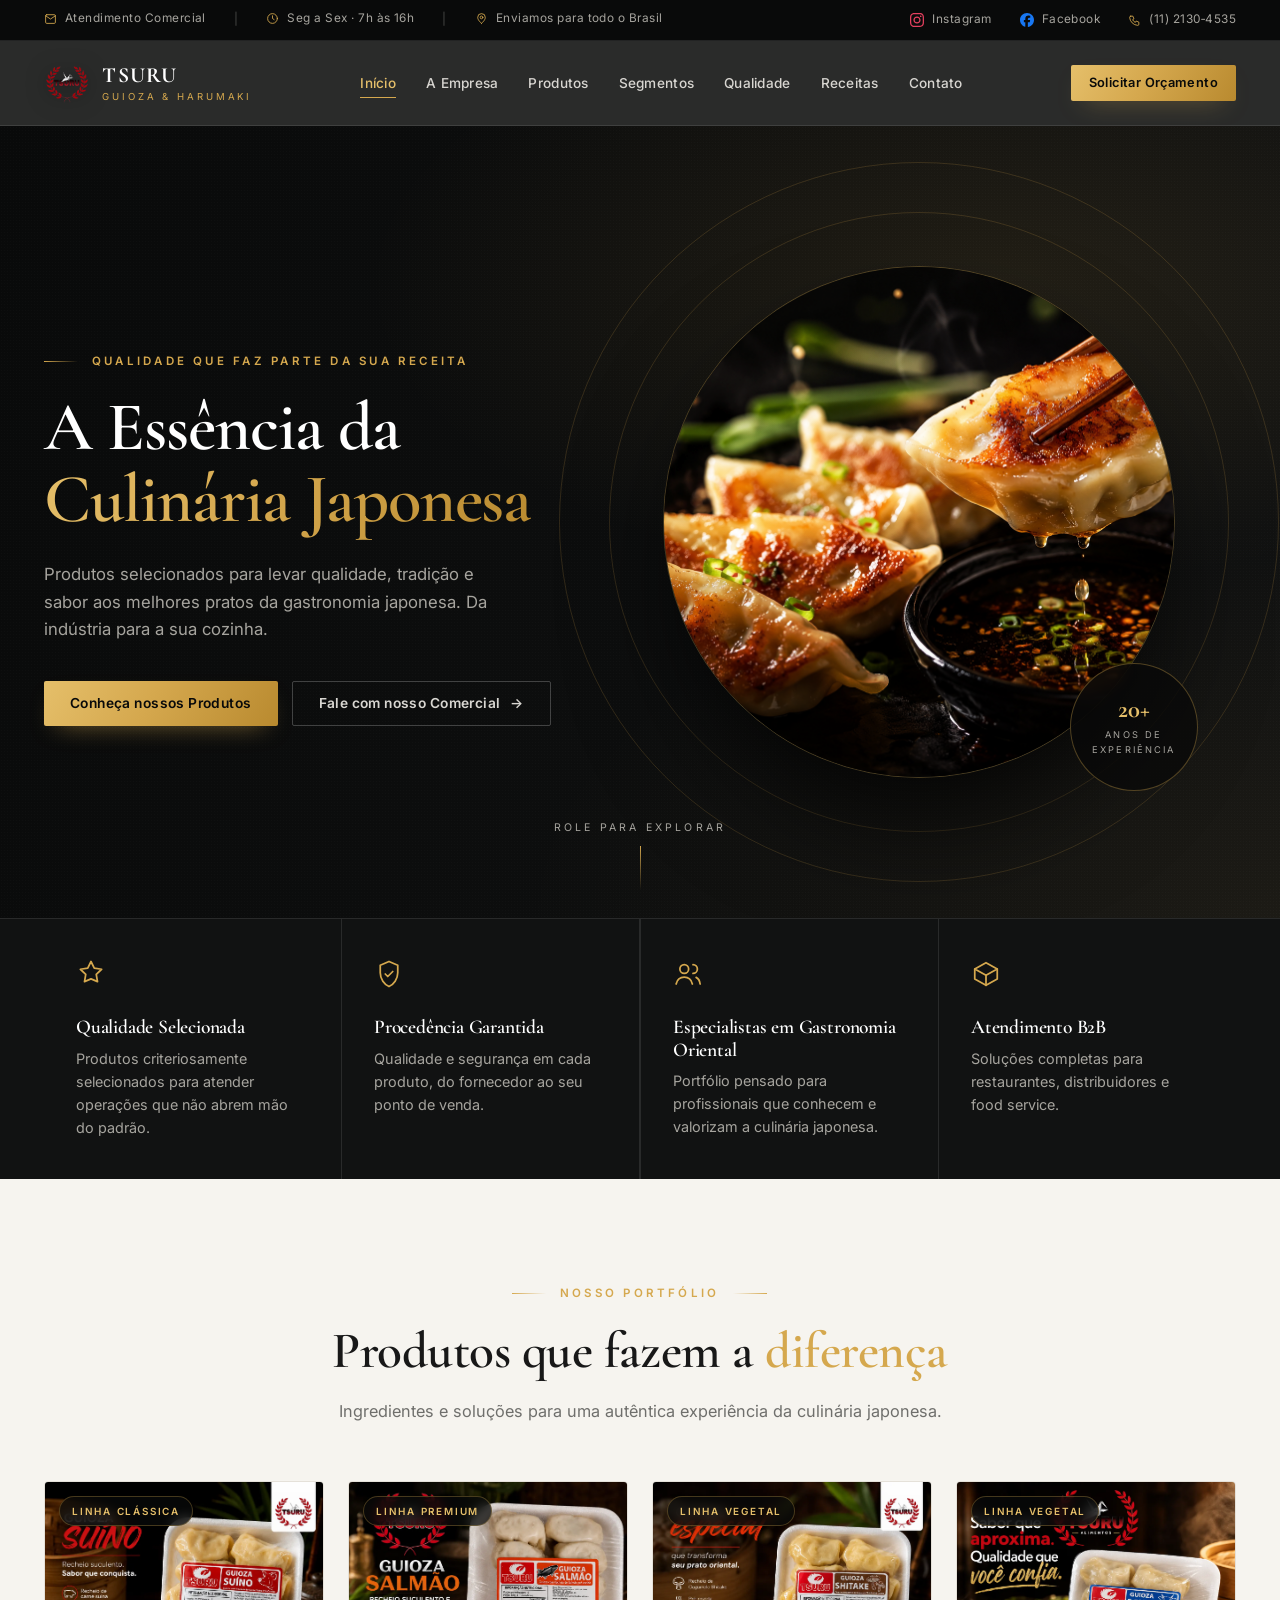
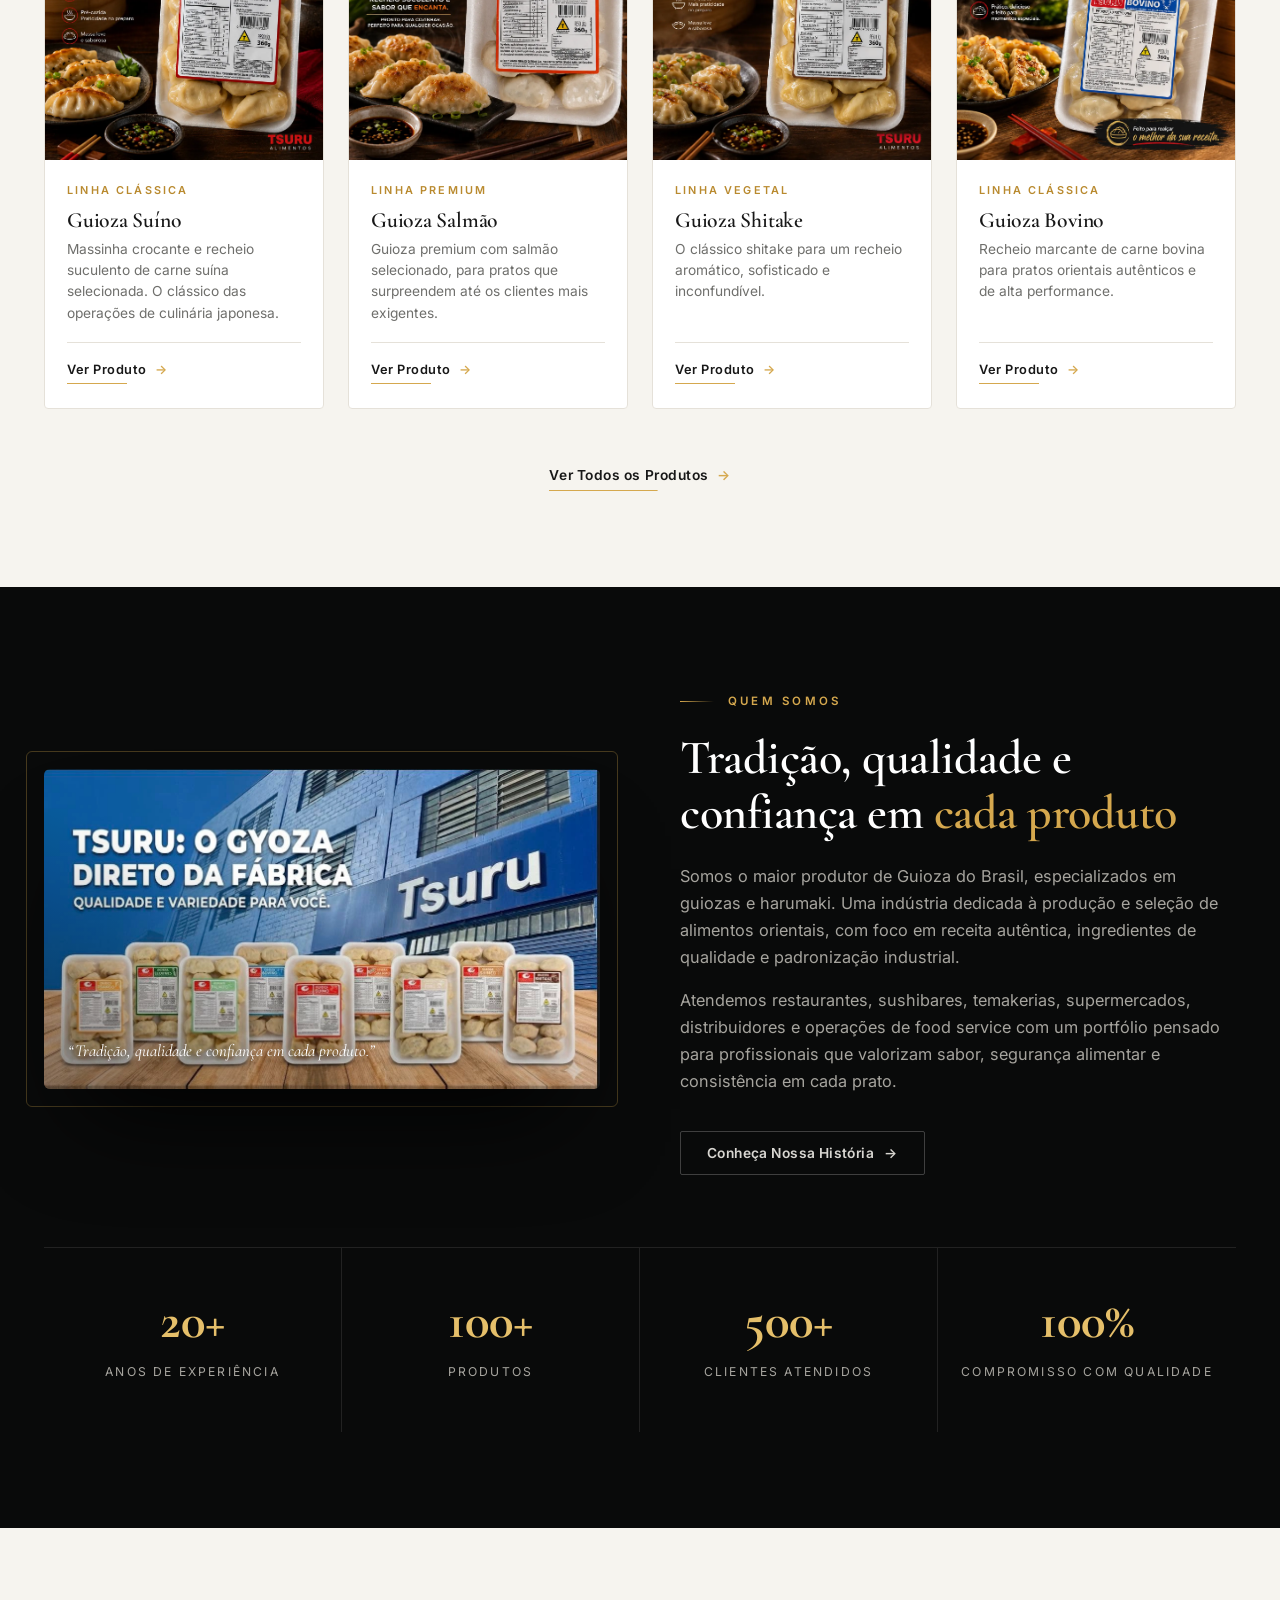
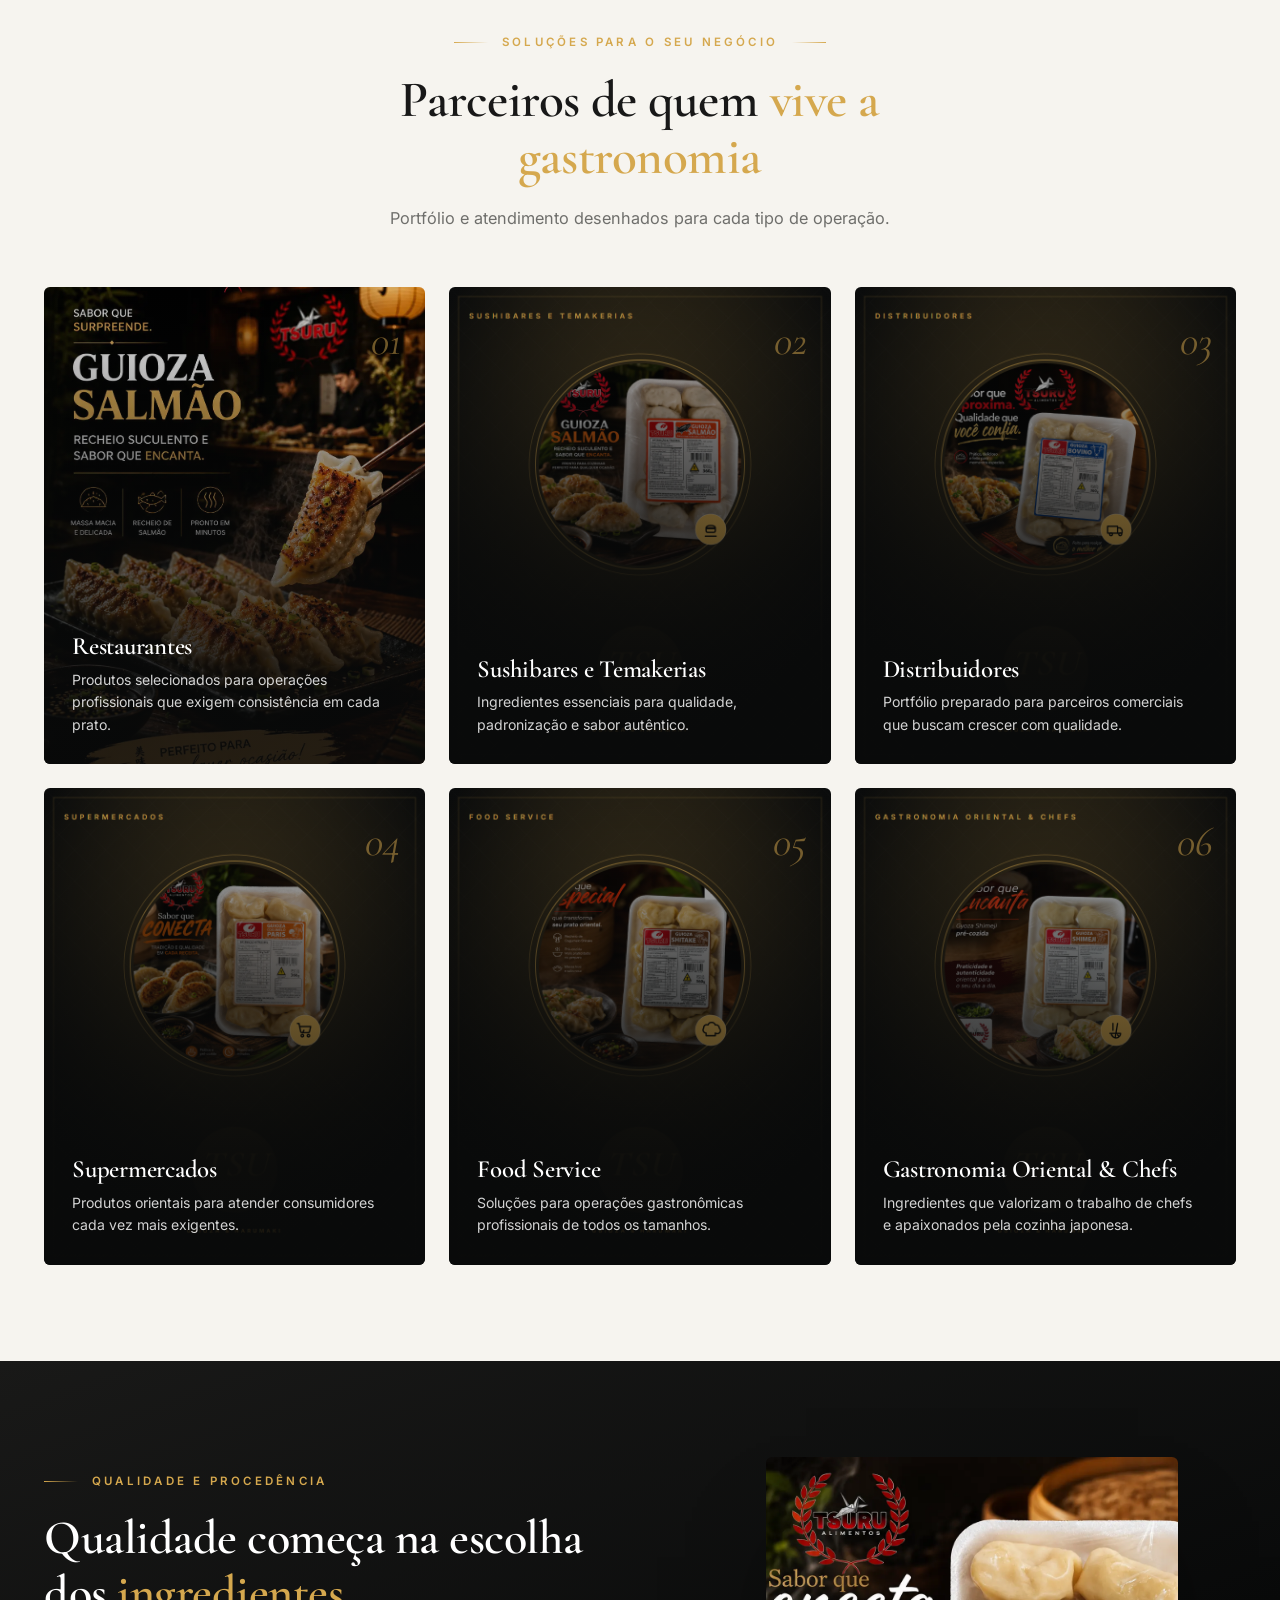
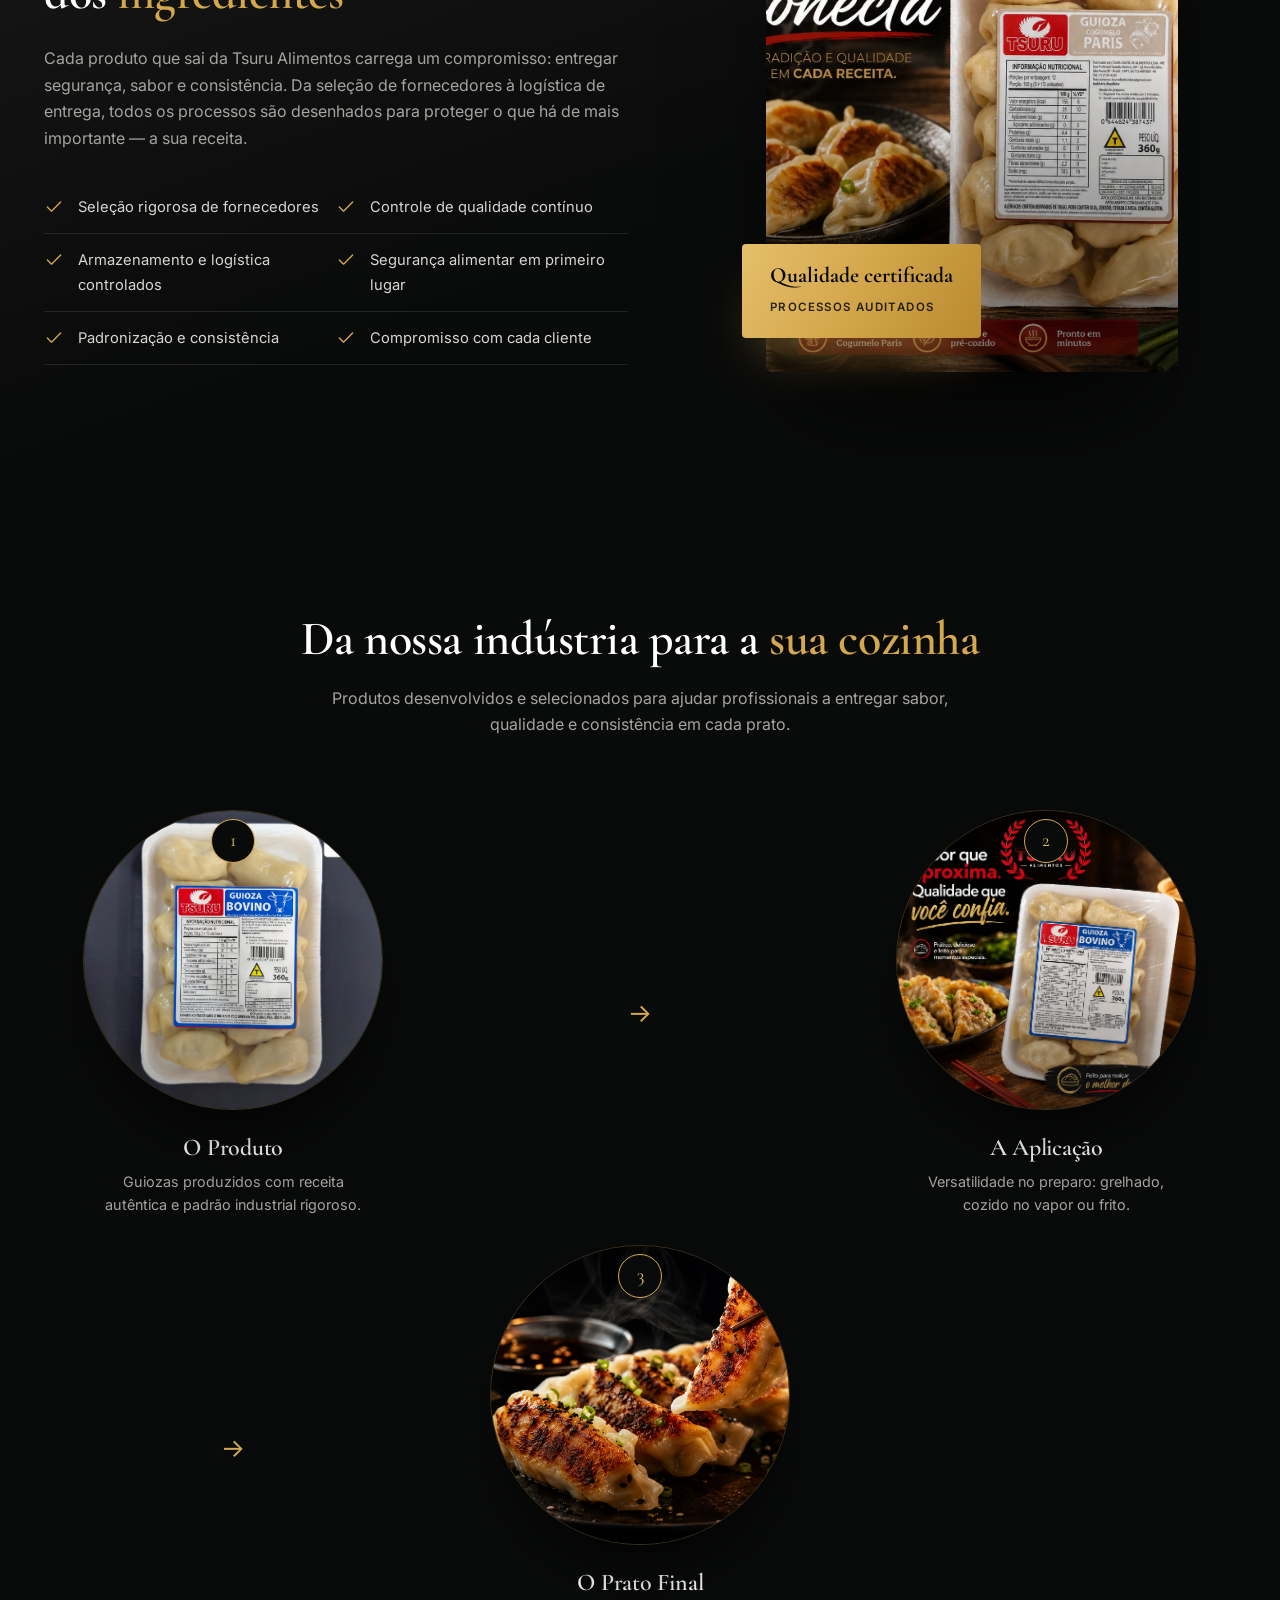
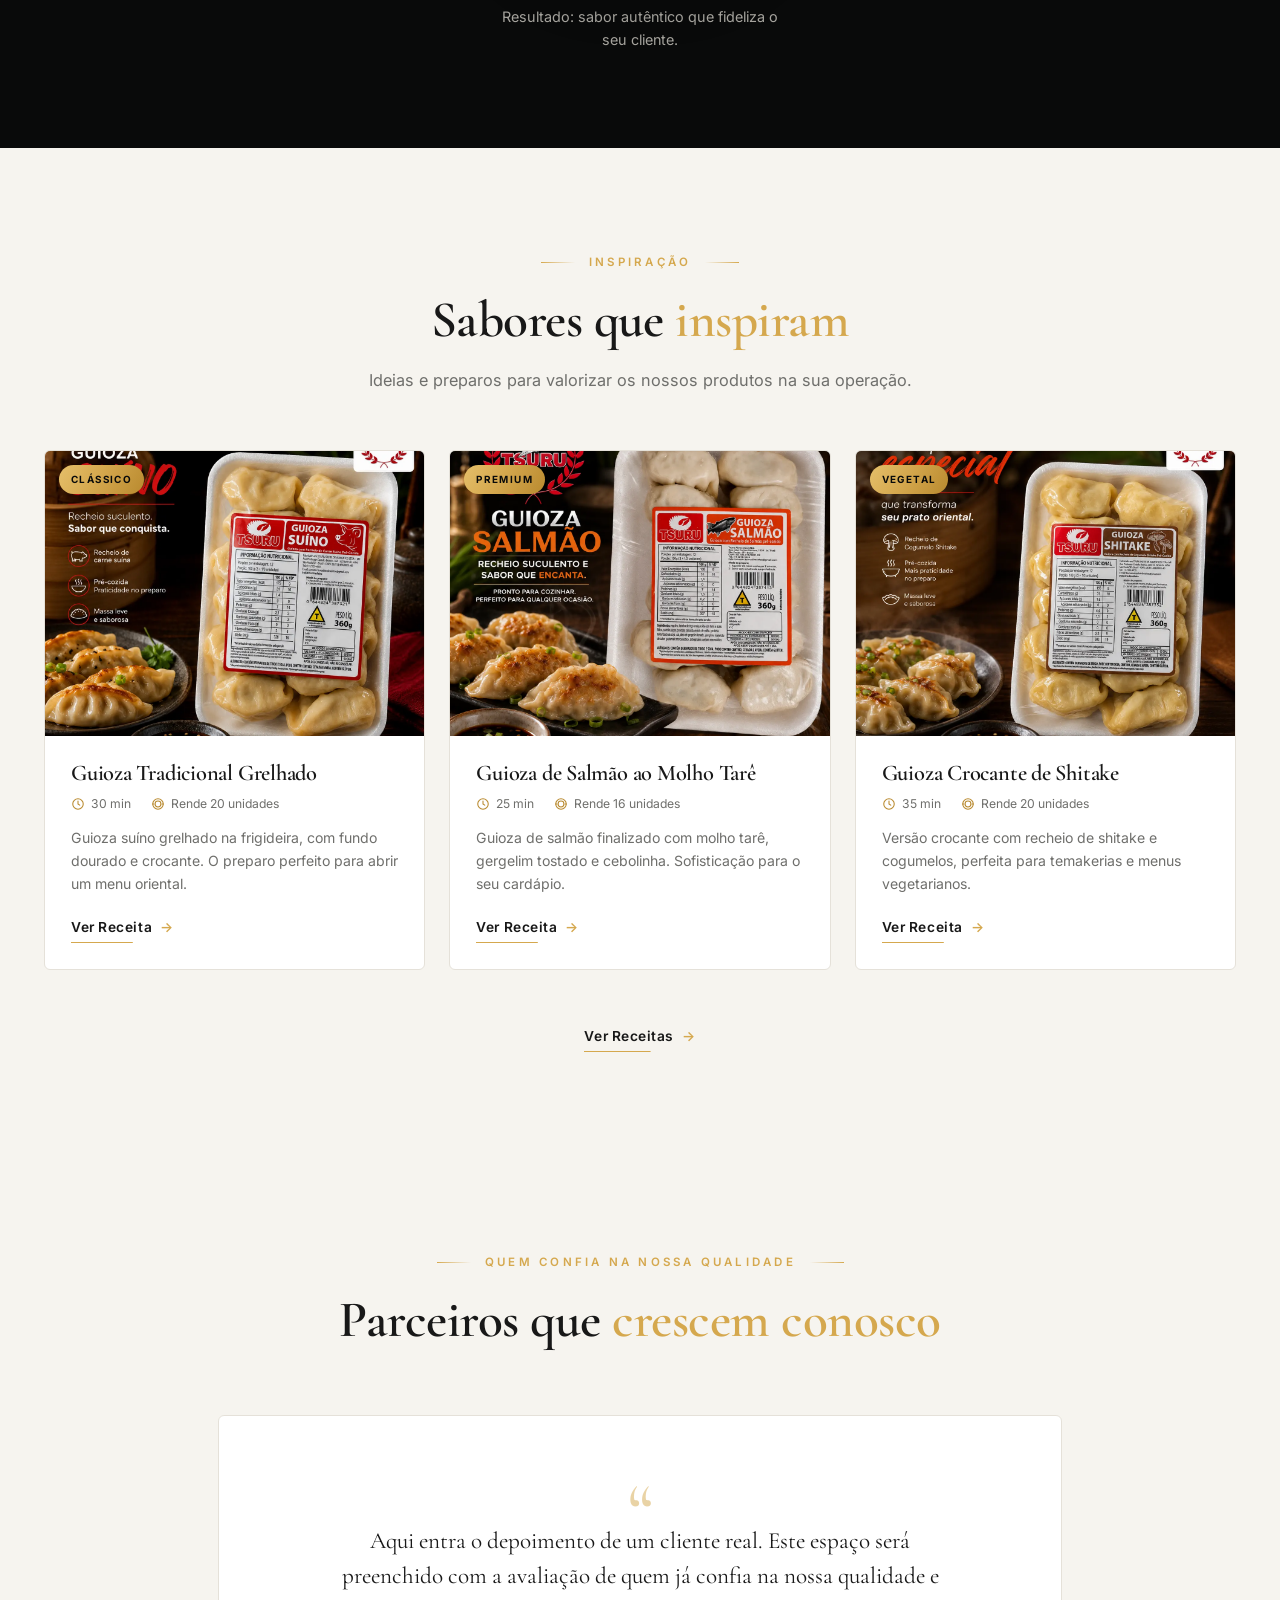
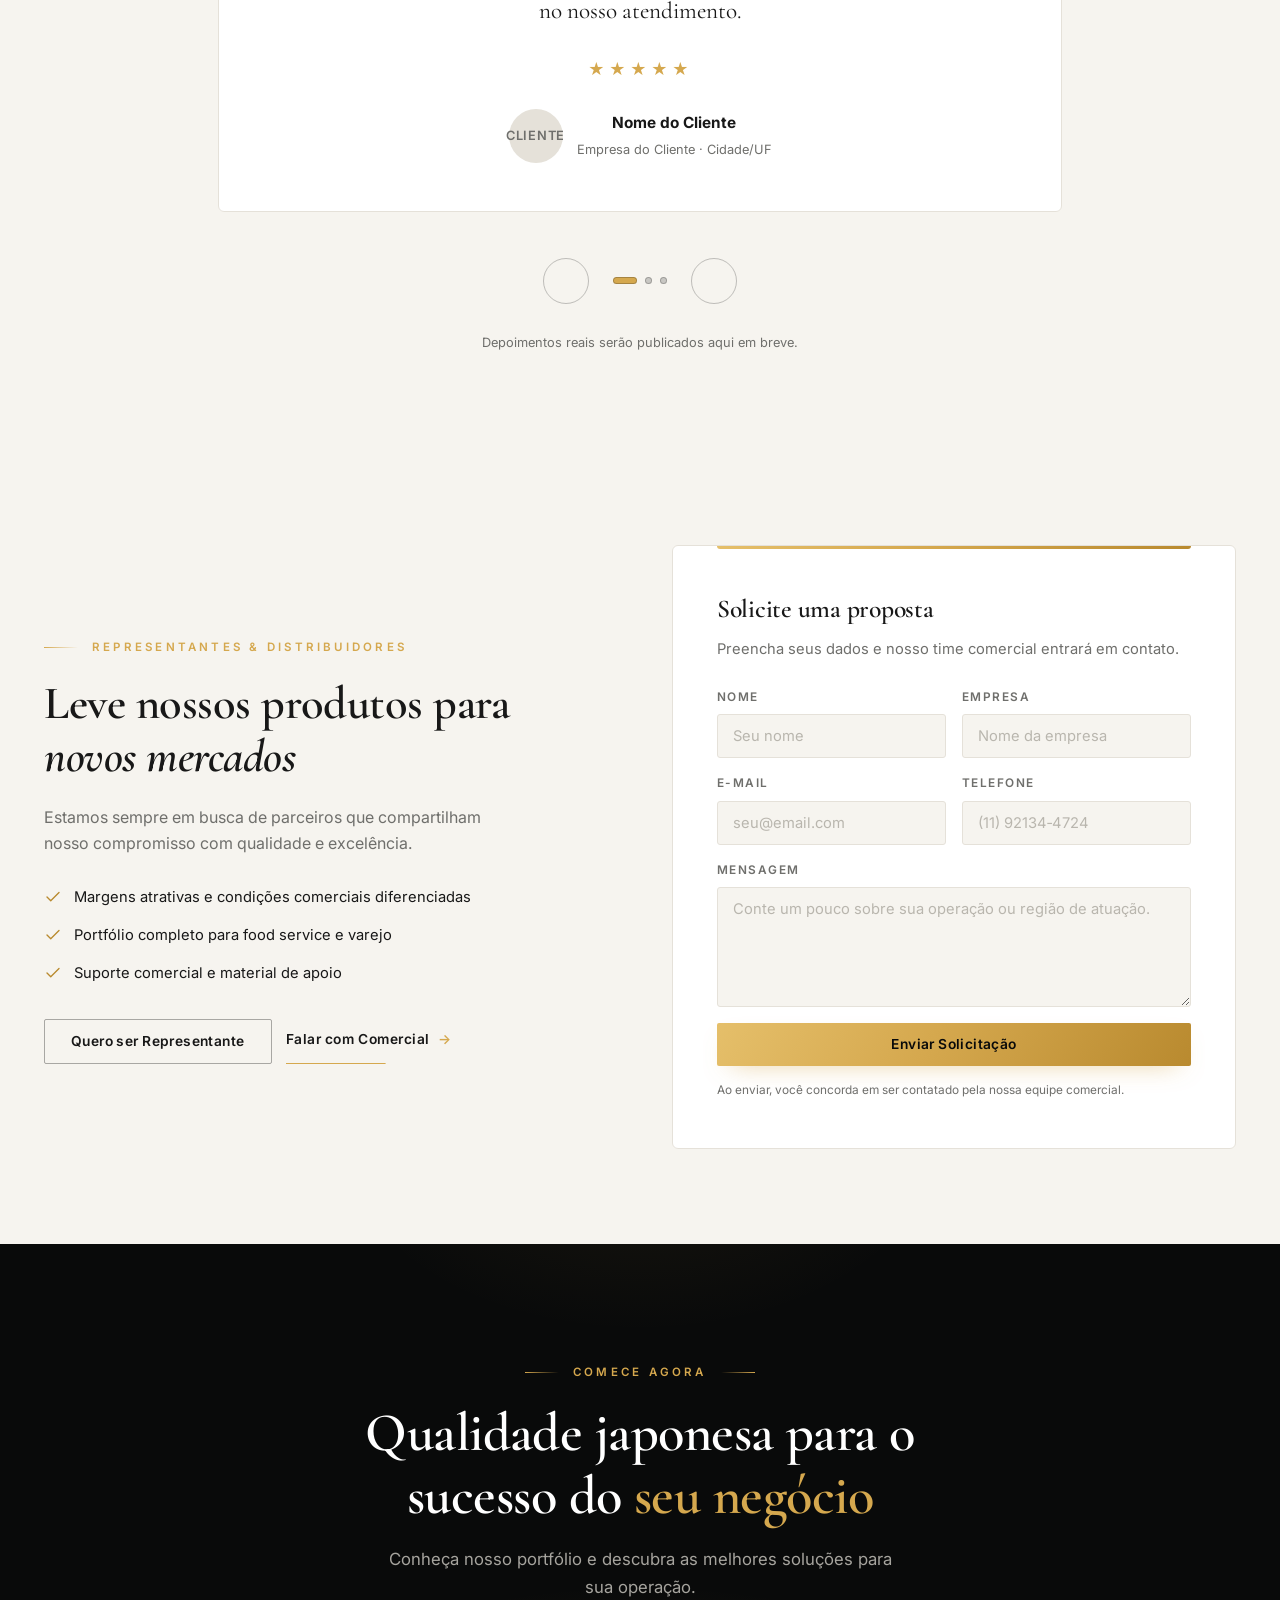
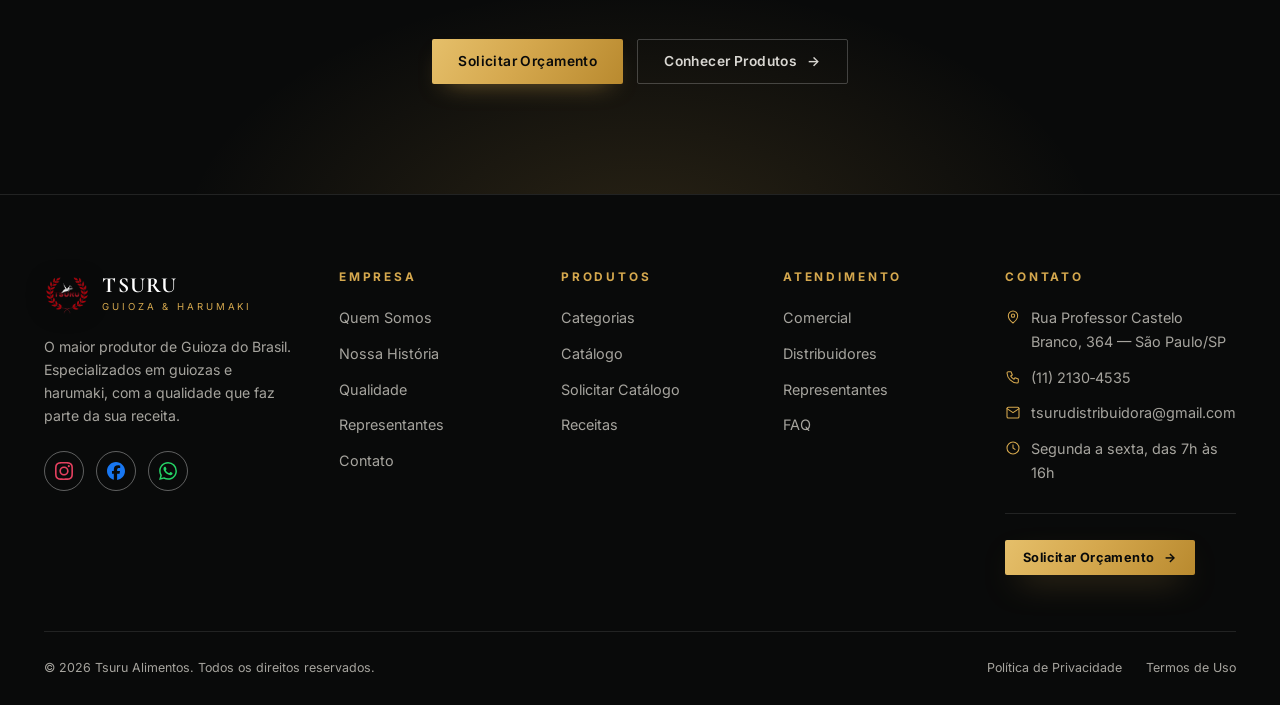
==== commit 5e4f9350: "Adiciona favicon, imagens de segmentos e integração FormSubmit nos formulários" ====
--- a/index.html
+++ b/index.html
@@ -7,7 +7,10 @@
   <meta name="description" content="Tsuru Alimentos: o maior produtor de Guioza do Brasil. Especializados em guiozas e harumaki, com soluções B2B para restaurantes, sushibares, temakerias, distribuidores e food service. Enviamos para todo o Brasil.">
   <meta name="robots" content="index, follow">
   <link rel="canonical" href="https://www.tsurualimentos.com.br/">
-  <link rel="icon" type="image/png" href="img/Logomarca%20tsuru%20transparente.png">
+  <link rel="icon" href="favicon.ico" sizes="any">
+  <link rel="icon" type="image/svg+xml" href="favicon.svg">
+  <link rel="icon" type="image/png" sizes="32x32" href="favicon-32x32.png">
+  <link rel="apple-touch-icon" href="apple-touch-icon.png">
 
   <meta property="og:type" content="website">
   <meta property="og:title" content="Tsuru Alimentos — O Maior Produtor de Guioza do Brasil">
@@ -544,7 +547,10 @@
           <div class="representatives__card" data-reveal="right">
             <h3>Solicite uma proposta</h3>
             <p>Preencha seus dados e nosso time comercial entrará em contato.</p>
-            <form class="rep-form" data-form novalidate>
+            <form class="rep-form" data-form novalidate action="https://formsubmit.co/ajax/tsurudistribuidora@gmail.com" method="POST">
+              <input type="hidden" name="_subject" value="Novo interesse em ser representante — Site Tsuru Alimentos">
+              <input type="hidden" name="_template" value="table">
+              <input type="hidden" name="_captcha" value="false">
               <div class="row">
                 <div class="field">
                   <label for="rep-nome">Nome</label>
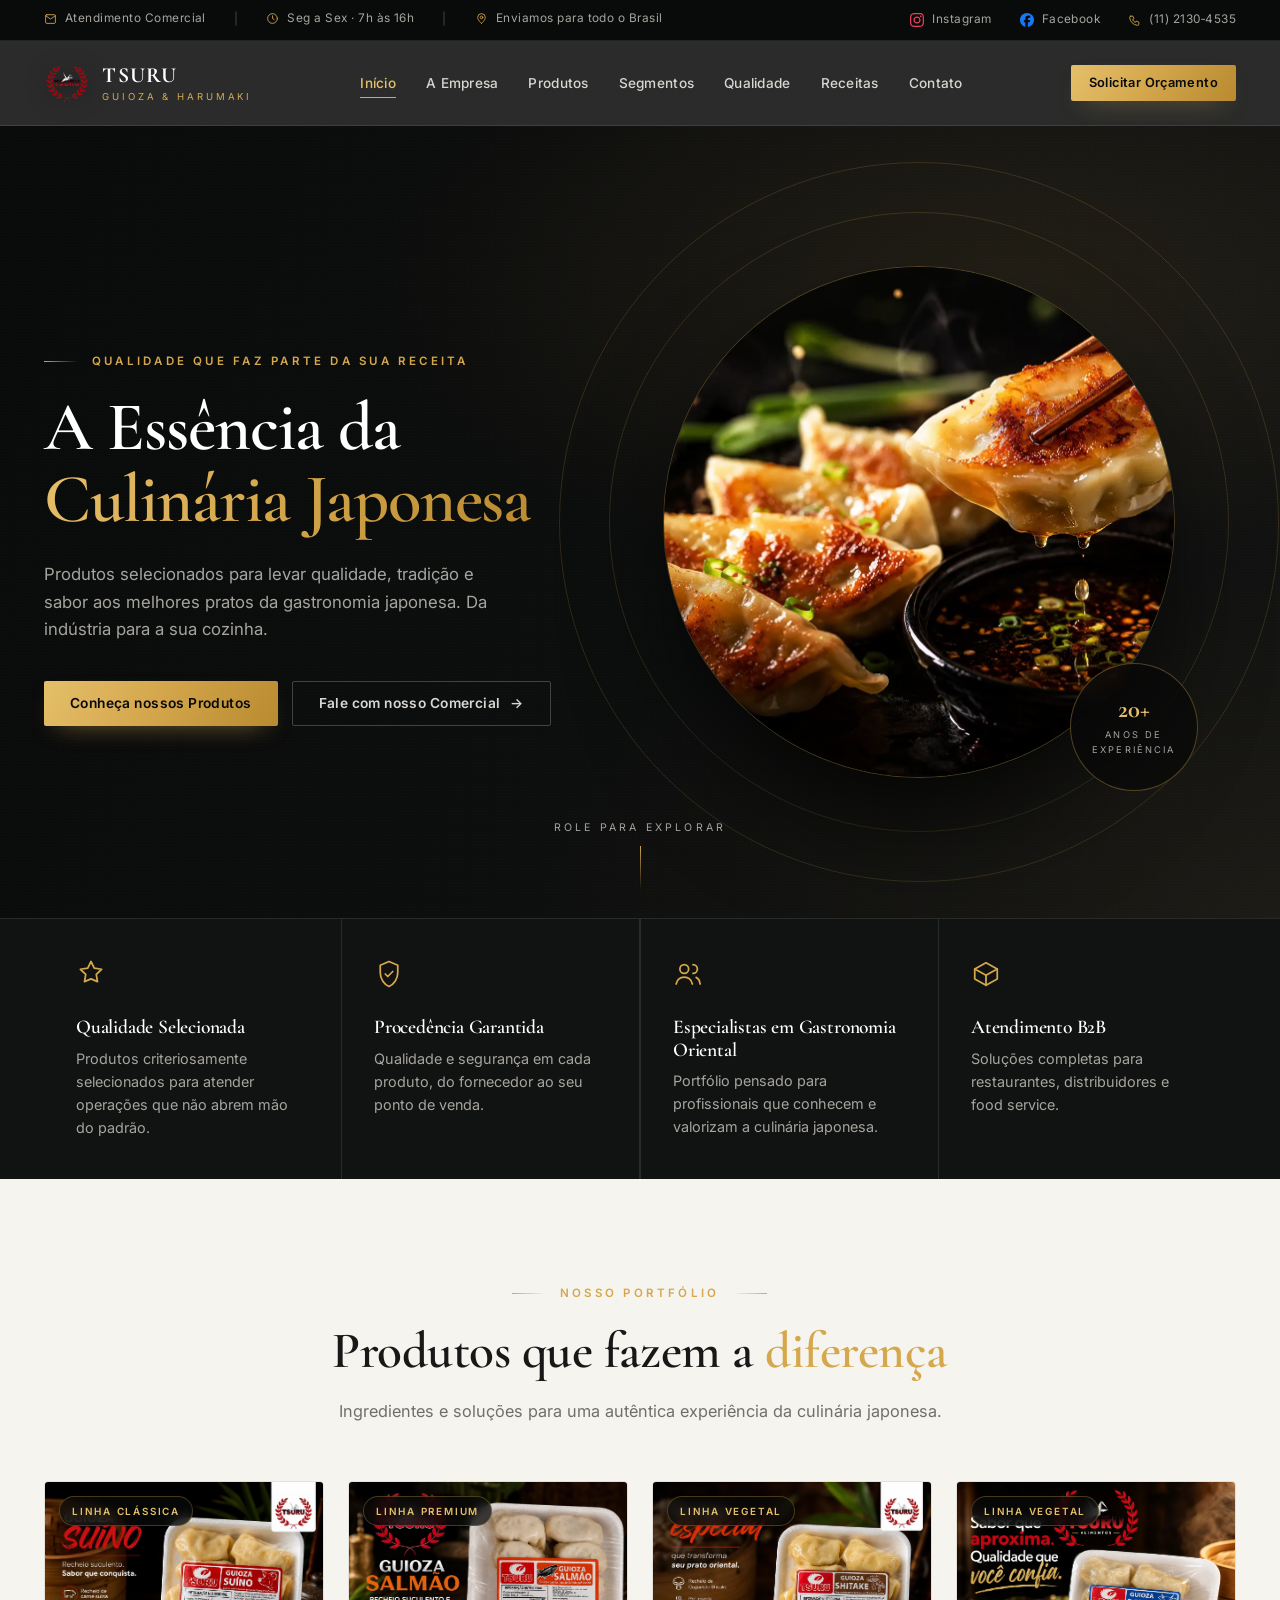
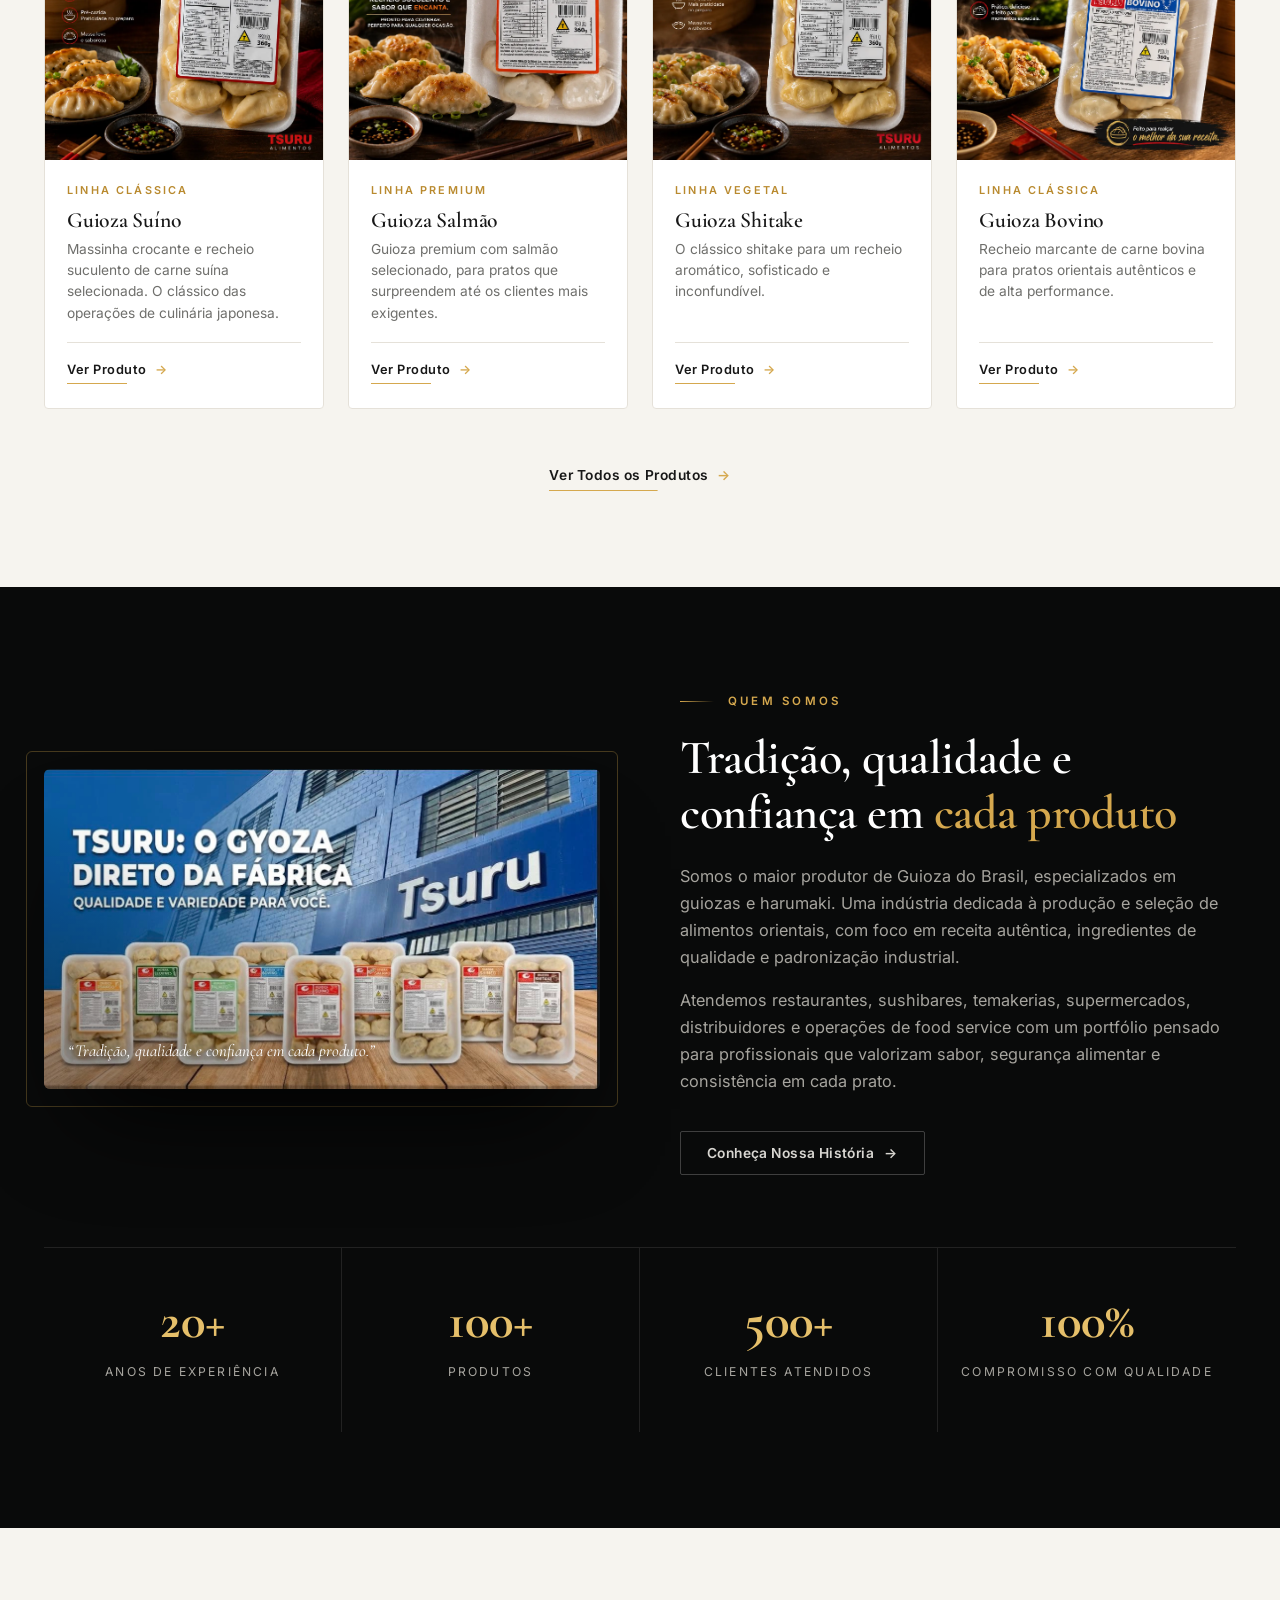
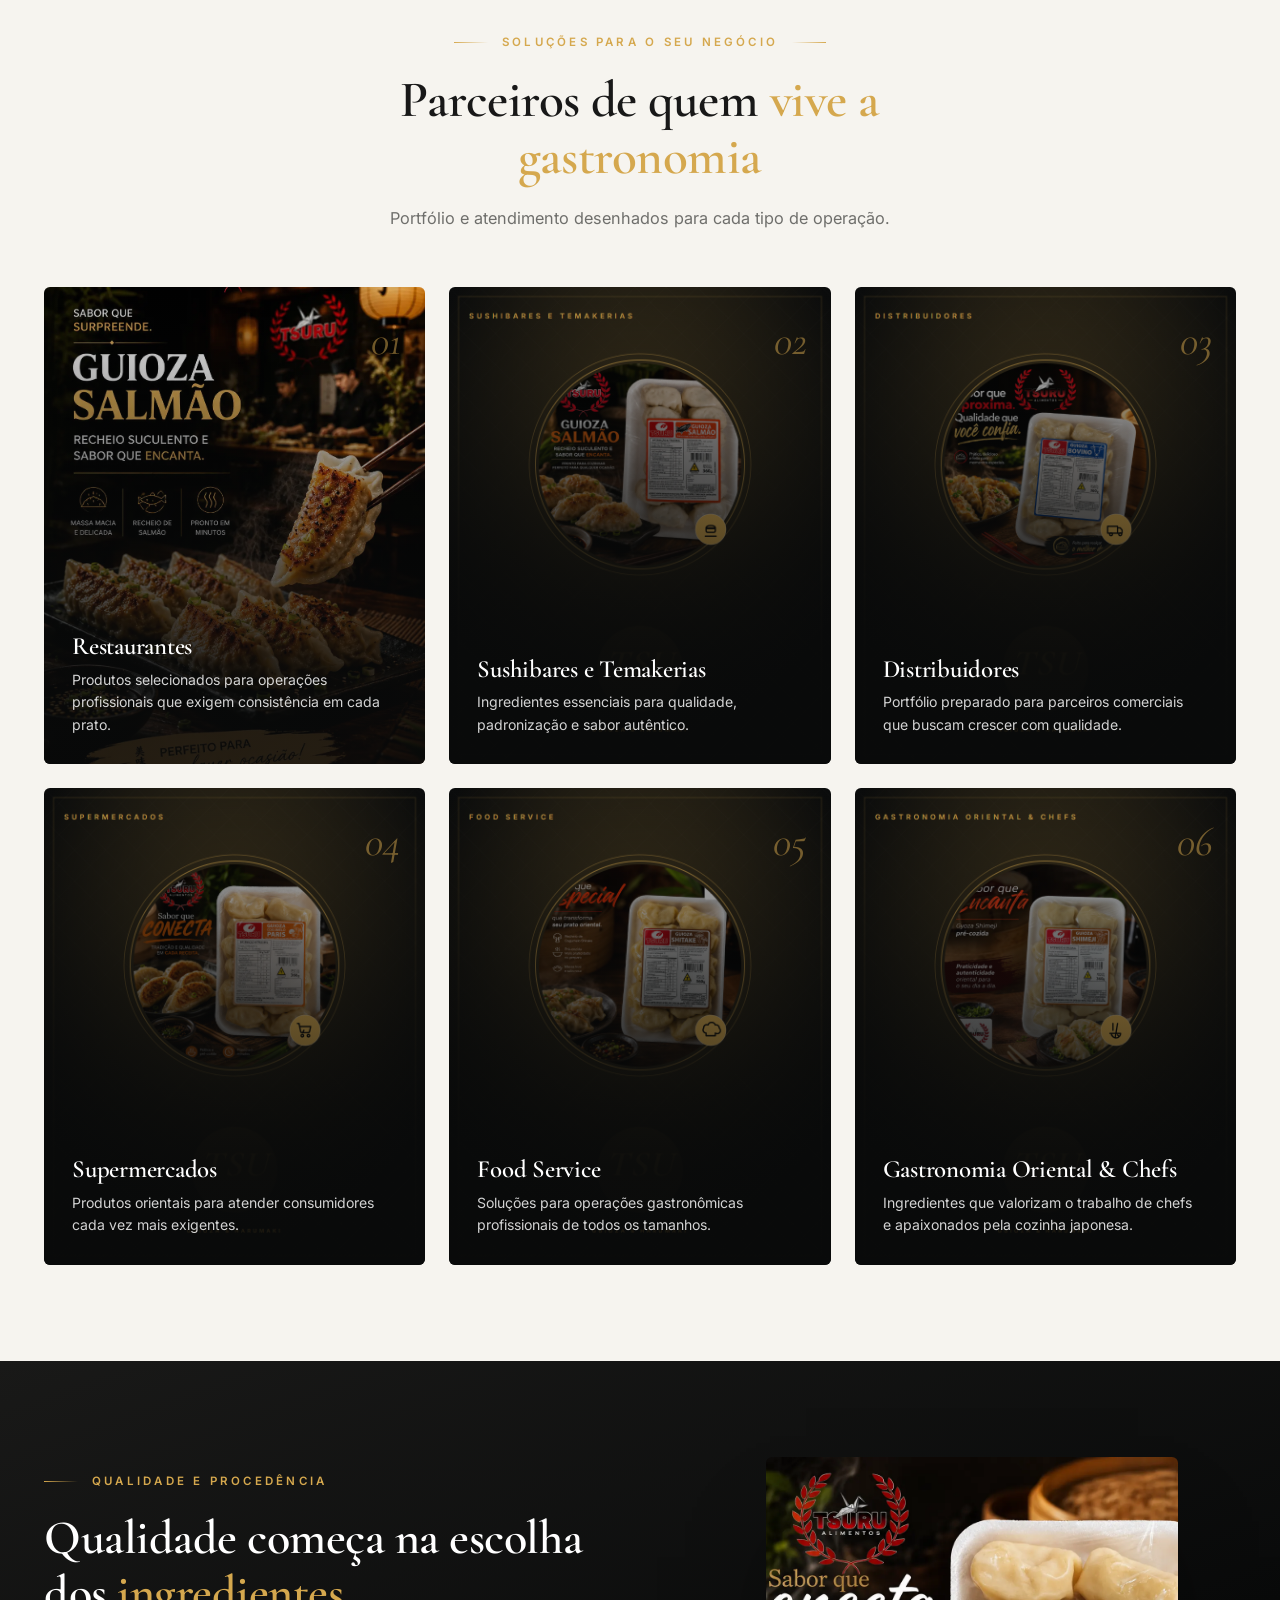
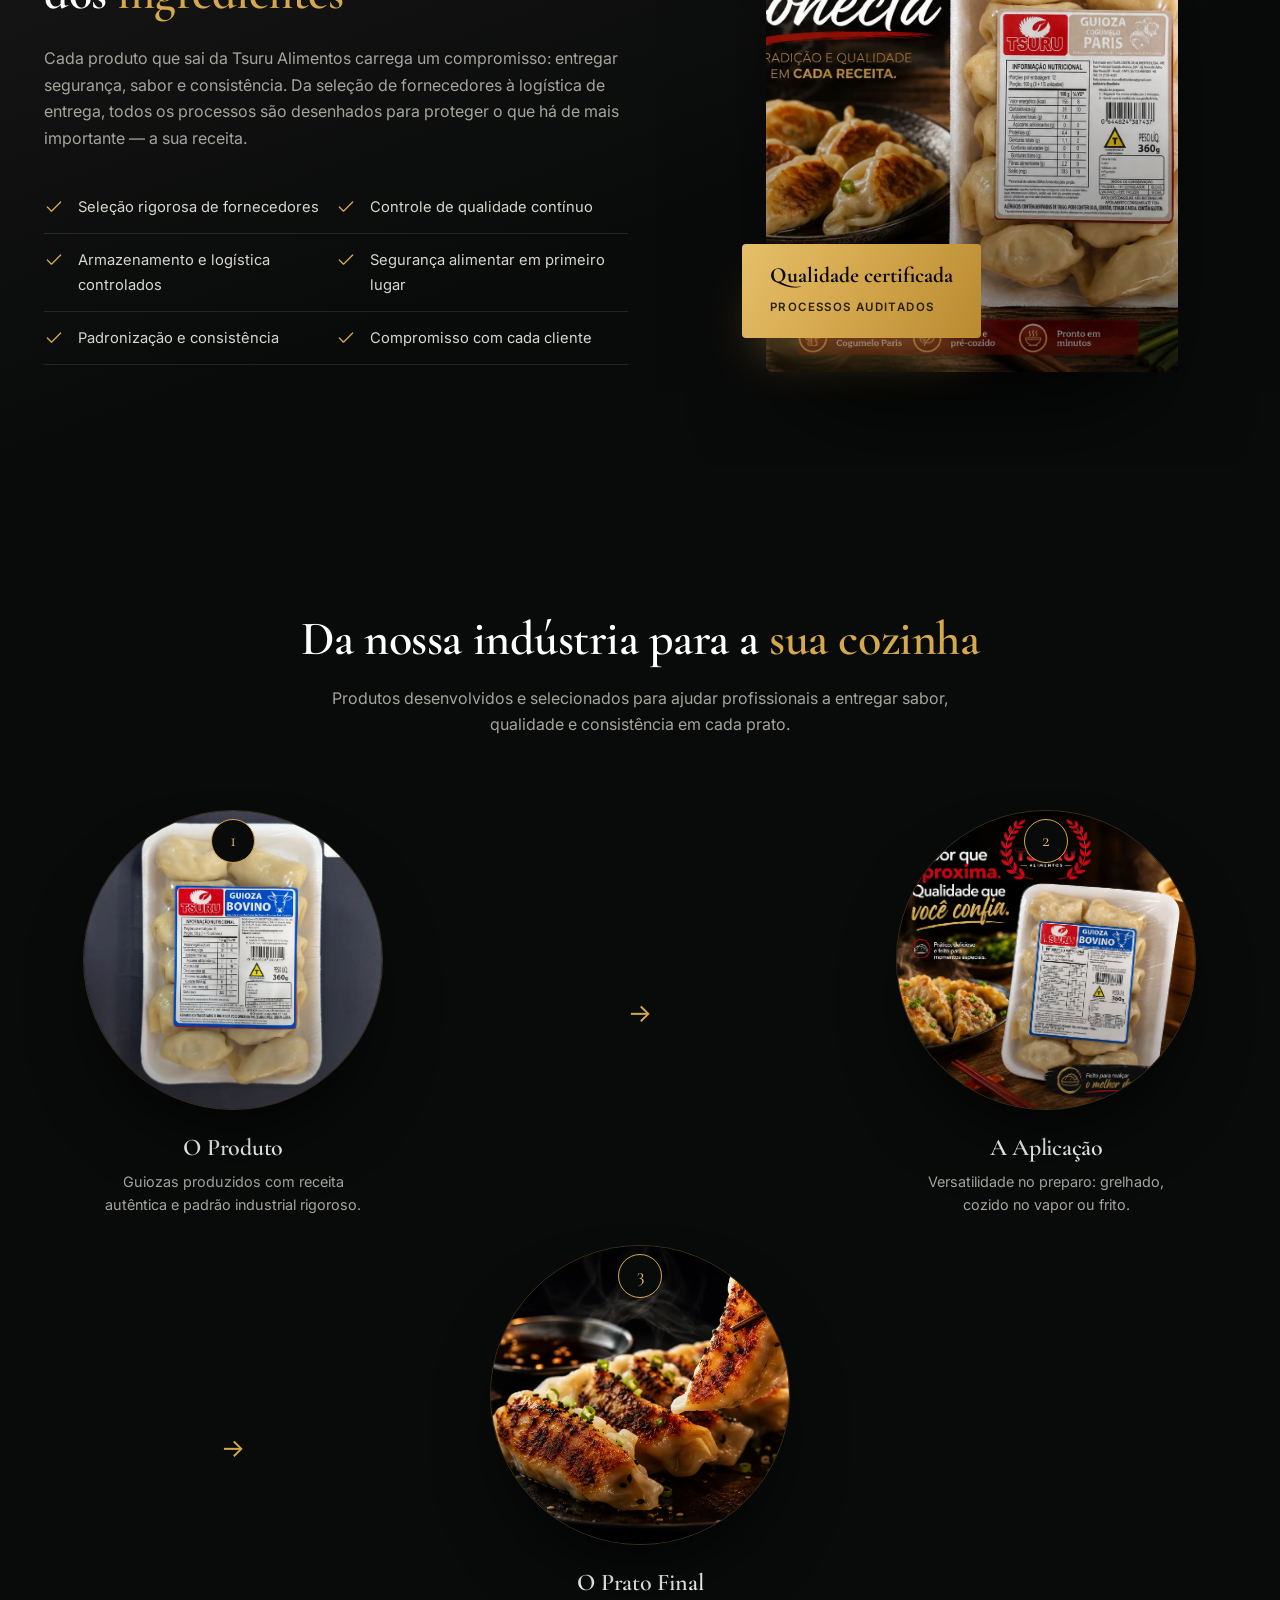
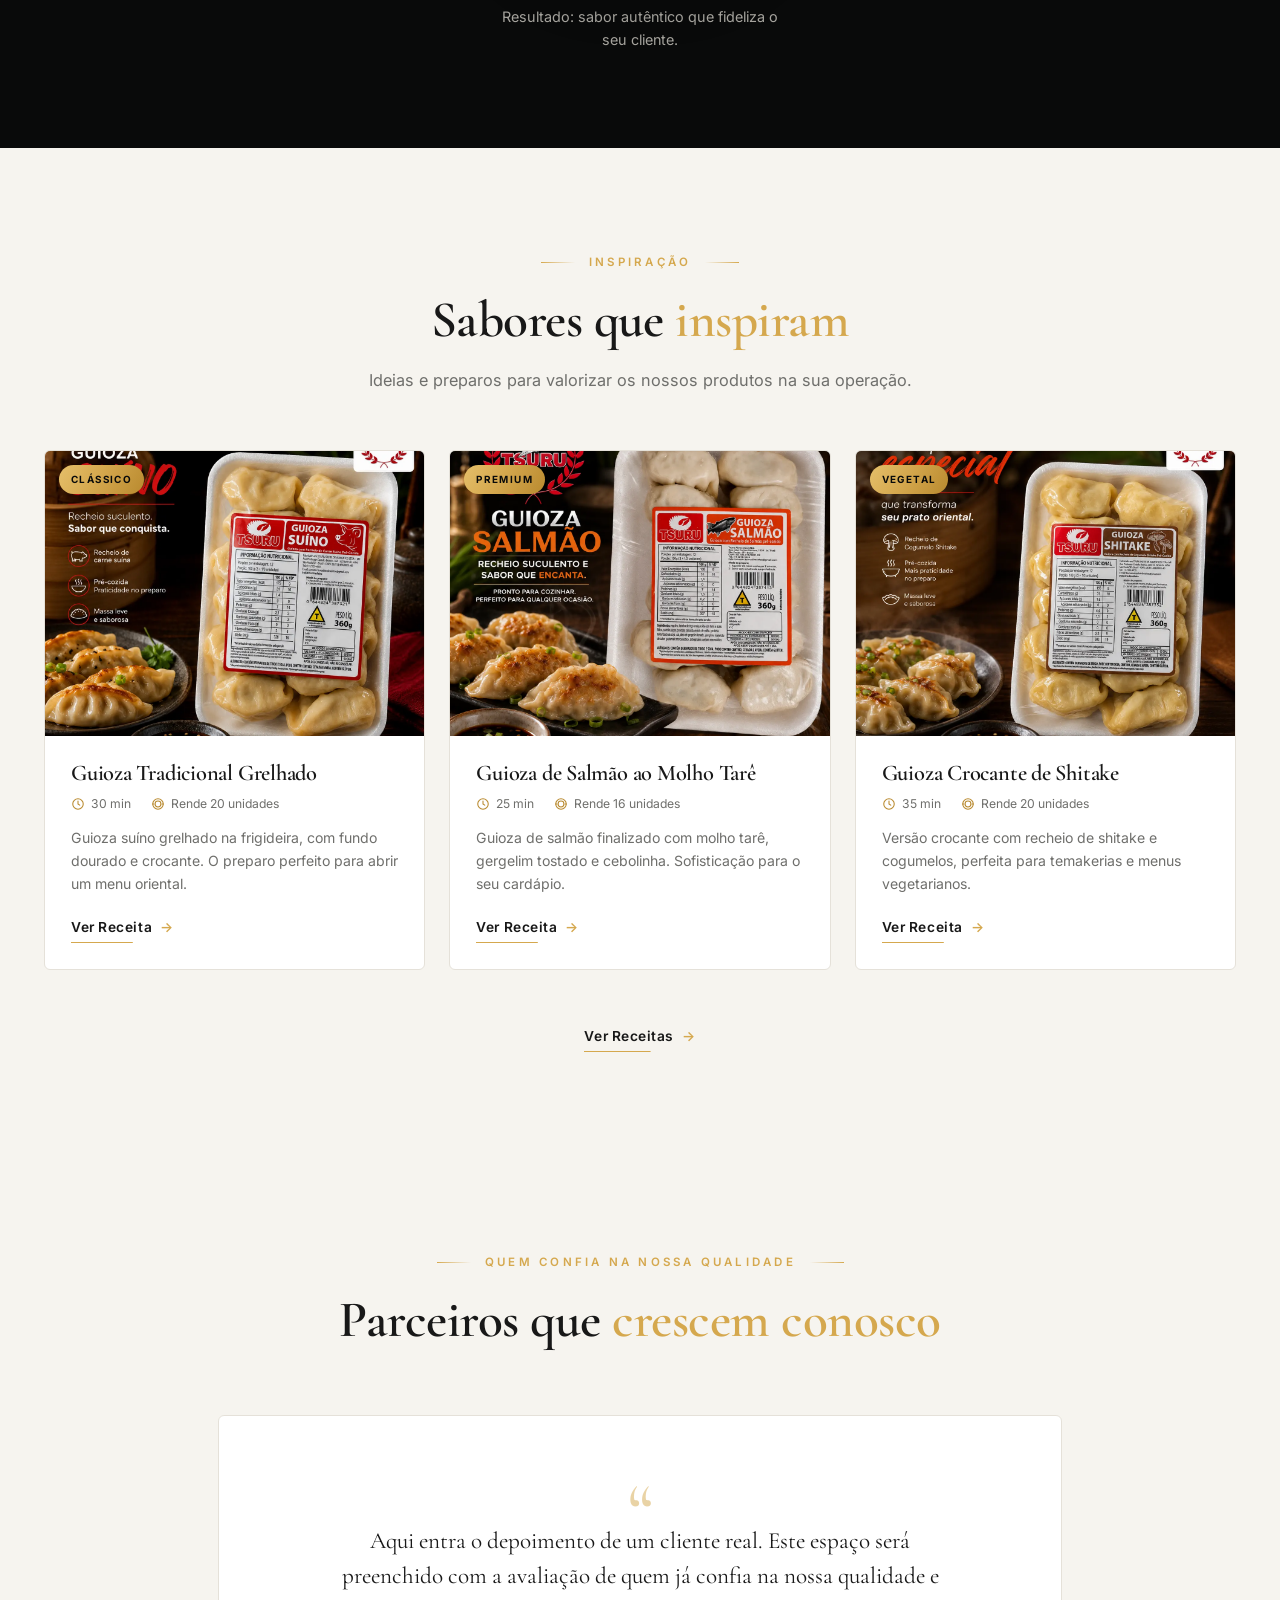
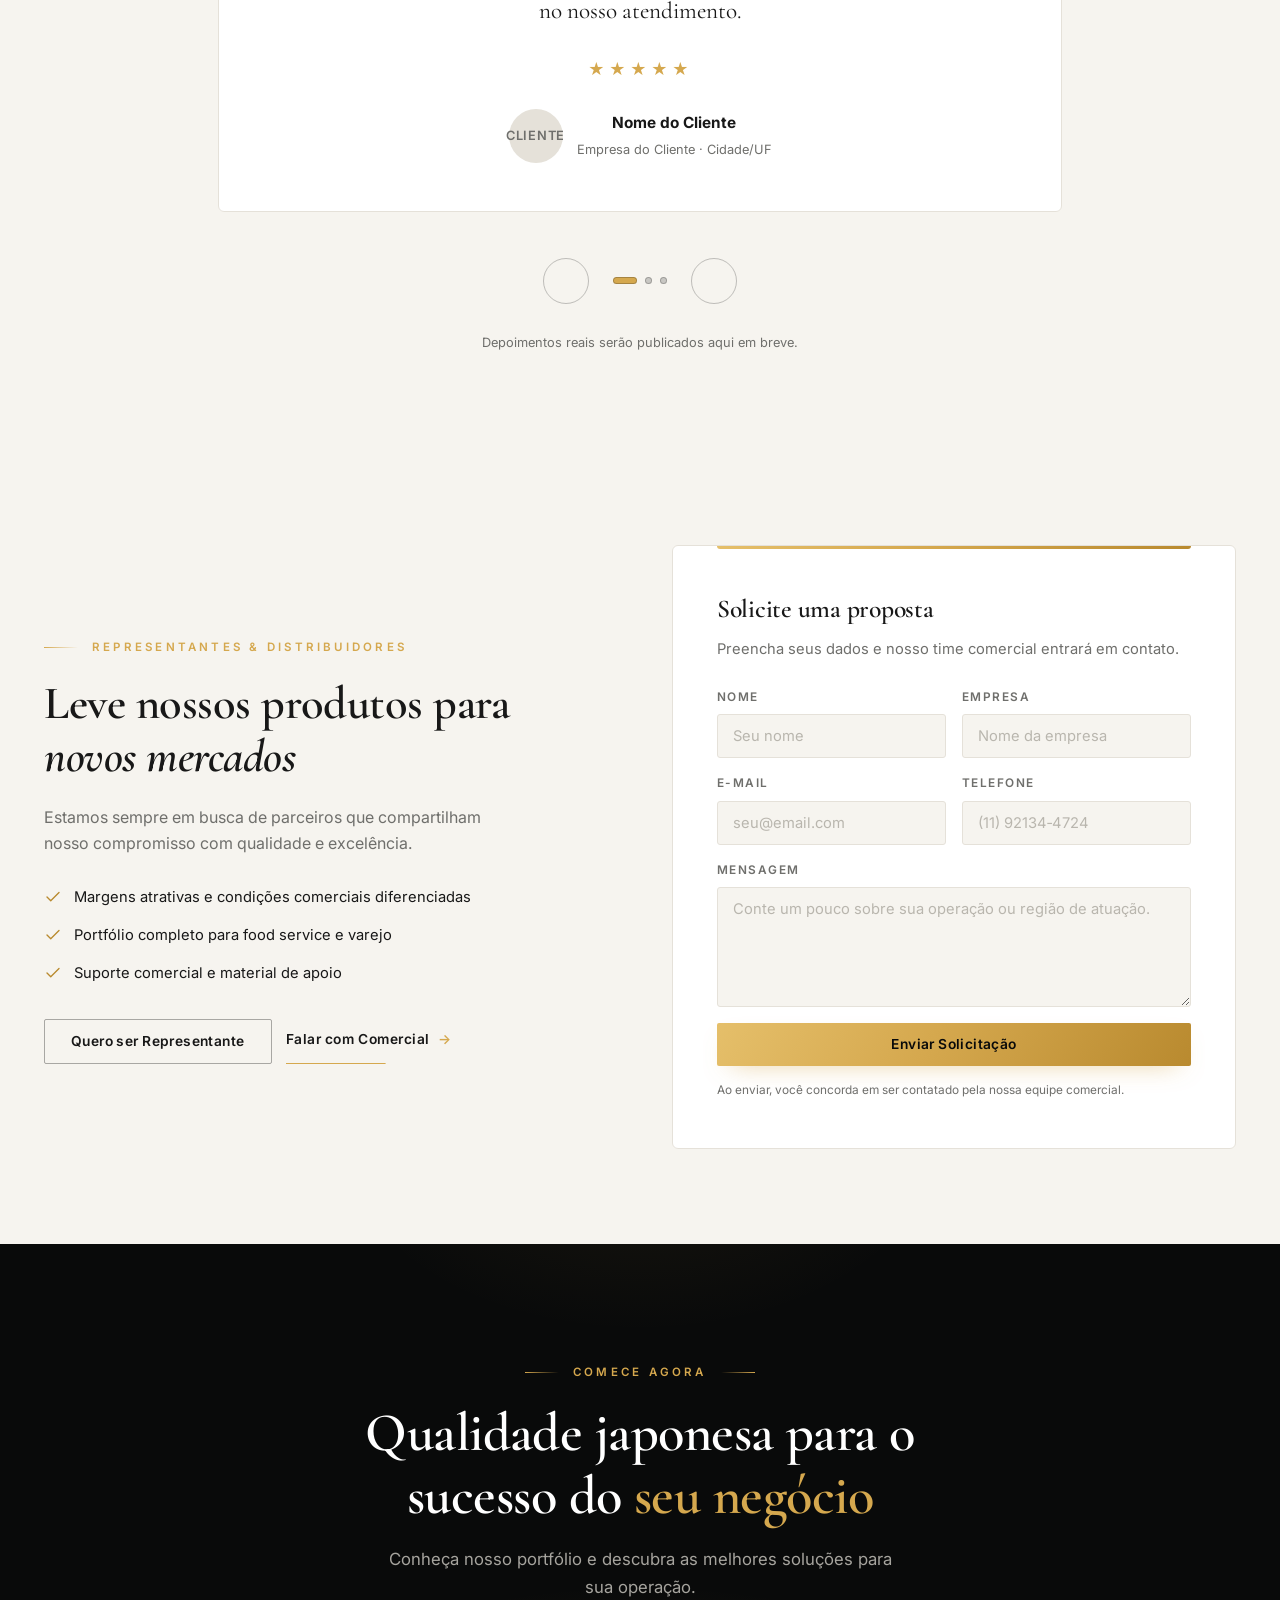
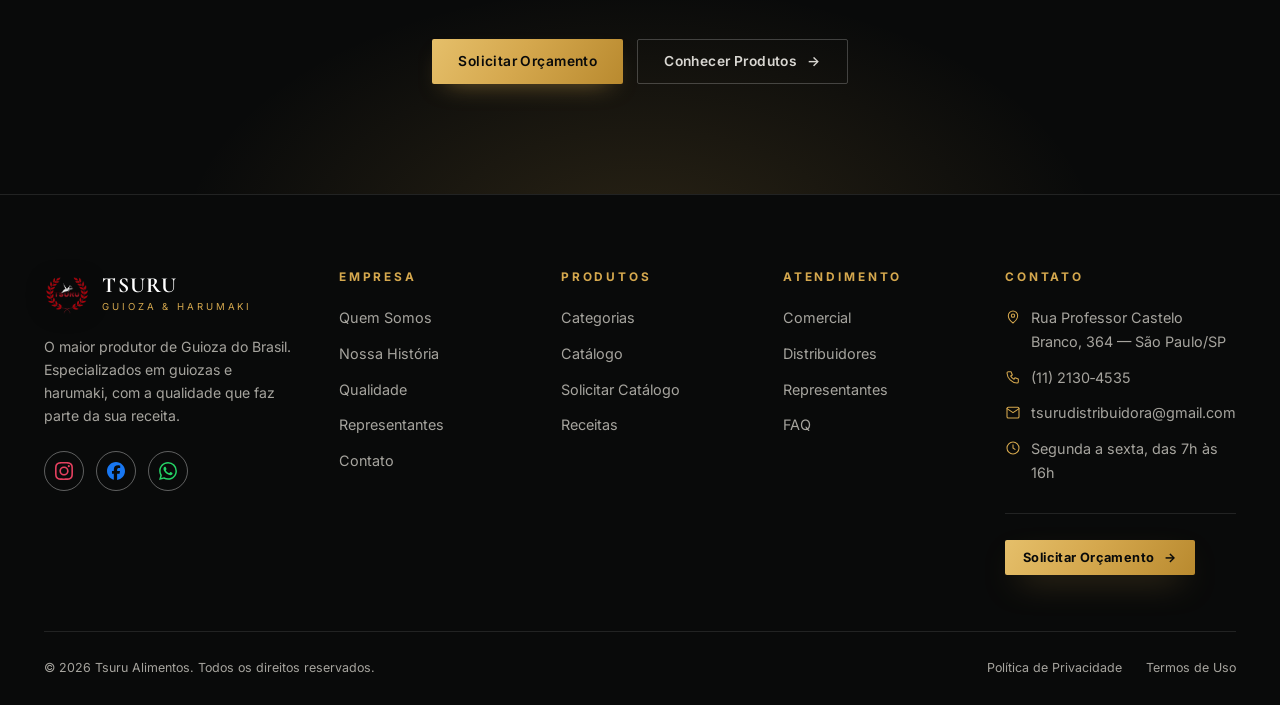
==== commit 03f5029a: "Converte hero e prato final para WebP e atualiza referências" ====
--- a/index.html
+++ b/index.html
@@ -15,13 +15,13 @@
   <meta property="og:type" content="website">
   <meta property="og:title" content="Tsuru Alimentos — O Maior Produtor de Guioza do Brasil">
   <meta property="og:description" content="Guiozas premium e ingredientes selecionados para a gastronomia japonesa. Qualidade que faz parte da sua receita.">
-  <meta property="og:image" content="img/Banner%20Hero.png">
+  <meta property="og:image" content="img/Banner%20Hero.webp">
   <meta property="og:locale" content="pt_BR">
 
   <meta name="twitter:card" content="summary_large_image">
   <meta name="twitter:title" content="Tsuru Alimentos — O Maior Produtor de Guioza do Brasil">
   <meta name="twitter:description" content="Guiozas premium e ingredientes selecionados para a gastronomia japonesa. Qualidade que faz parte da sua receita.">
-  <meta name="twitter:image" content="img/Banner%20Hero.png">
+  <meta name="twitter:image" content="img/Banner%20Hero.webp">
 
   <link rel="preconnect" href="https://fonts.googleapis.com">
   <link rel="preconnect" href="https://fonts.gstatic.com" crossorigin>
@@ -165,7 +165,7 @@
           <div class="ring ring--1" aria-hidden="true"></div>
           <div class="ring ring--2" aria-hidden="true"></div>
           <div class="plate">
-            <img src="img/Banner%20Hero.png" alt="Guioza Tsuru Alimentos — banner da culinária japonesa" fetchpriority="high">
+            <img src="img/Banner%20Hero.webp" alt="Guioza Tsuru Alimentos — banner da culinária japonesa" fetchpriority="high">
           </div>
           <div class="badge">
             <strong>20+</strong>
@@ -423,7 +423,7 @@
           <div class="app-step" data-reveal style="transition-delay:.2s">
             <div class="app-step__media">
               <span class="app-step__num">3</span>
-              <img src="img/O%20Prato%20Final.png" alt="Prato finalizado com guioza — culinária japonesa" loading="lazy">
+              <img src="img/O%20Prato%20Final.webp" alt="Prato finalizado com guioza — culinária japonesa" loading="lazy">
             </div>
             <h3>O Prato Final</h3>
             <p>Resultado: sabor autêntico que fideliza o seu cliente.</p>
